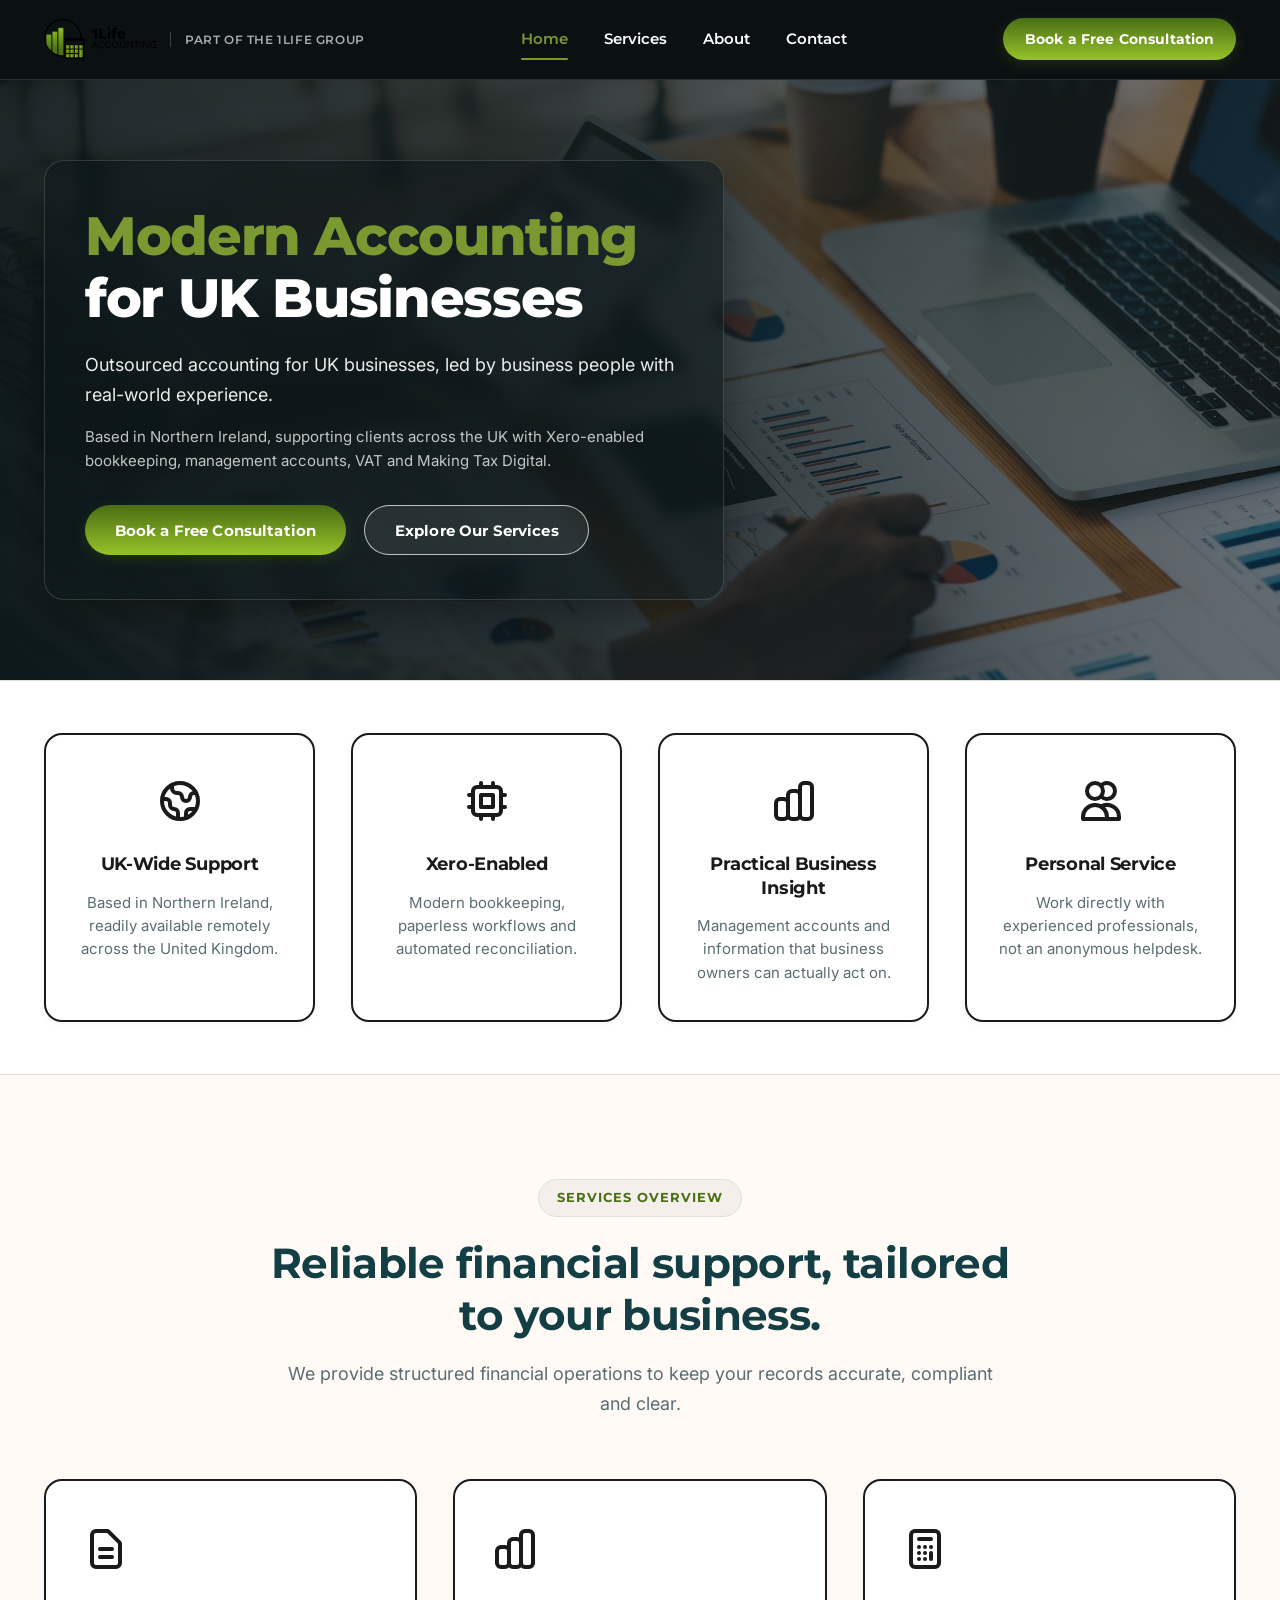
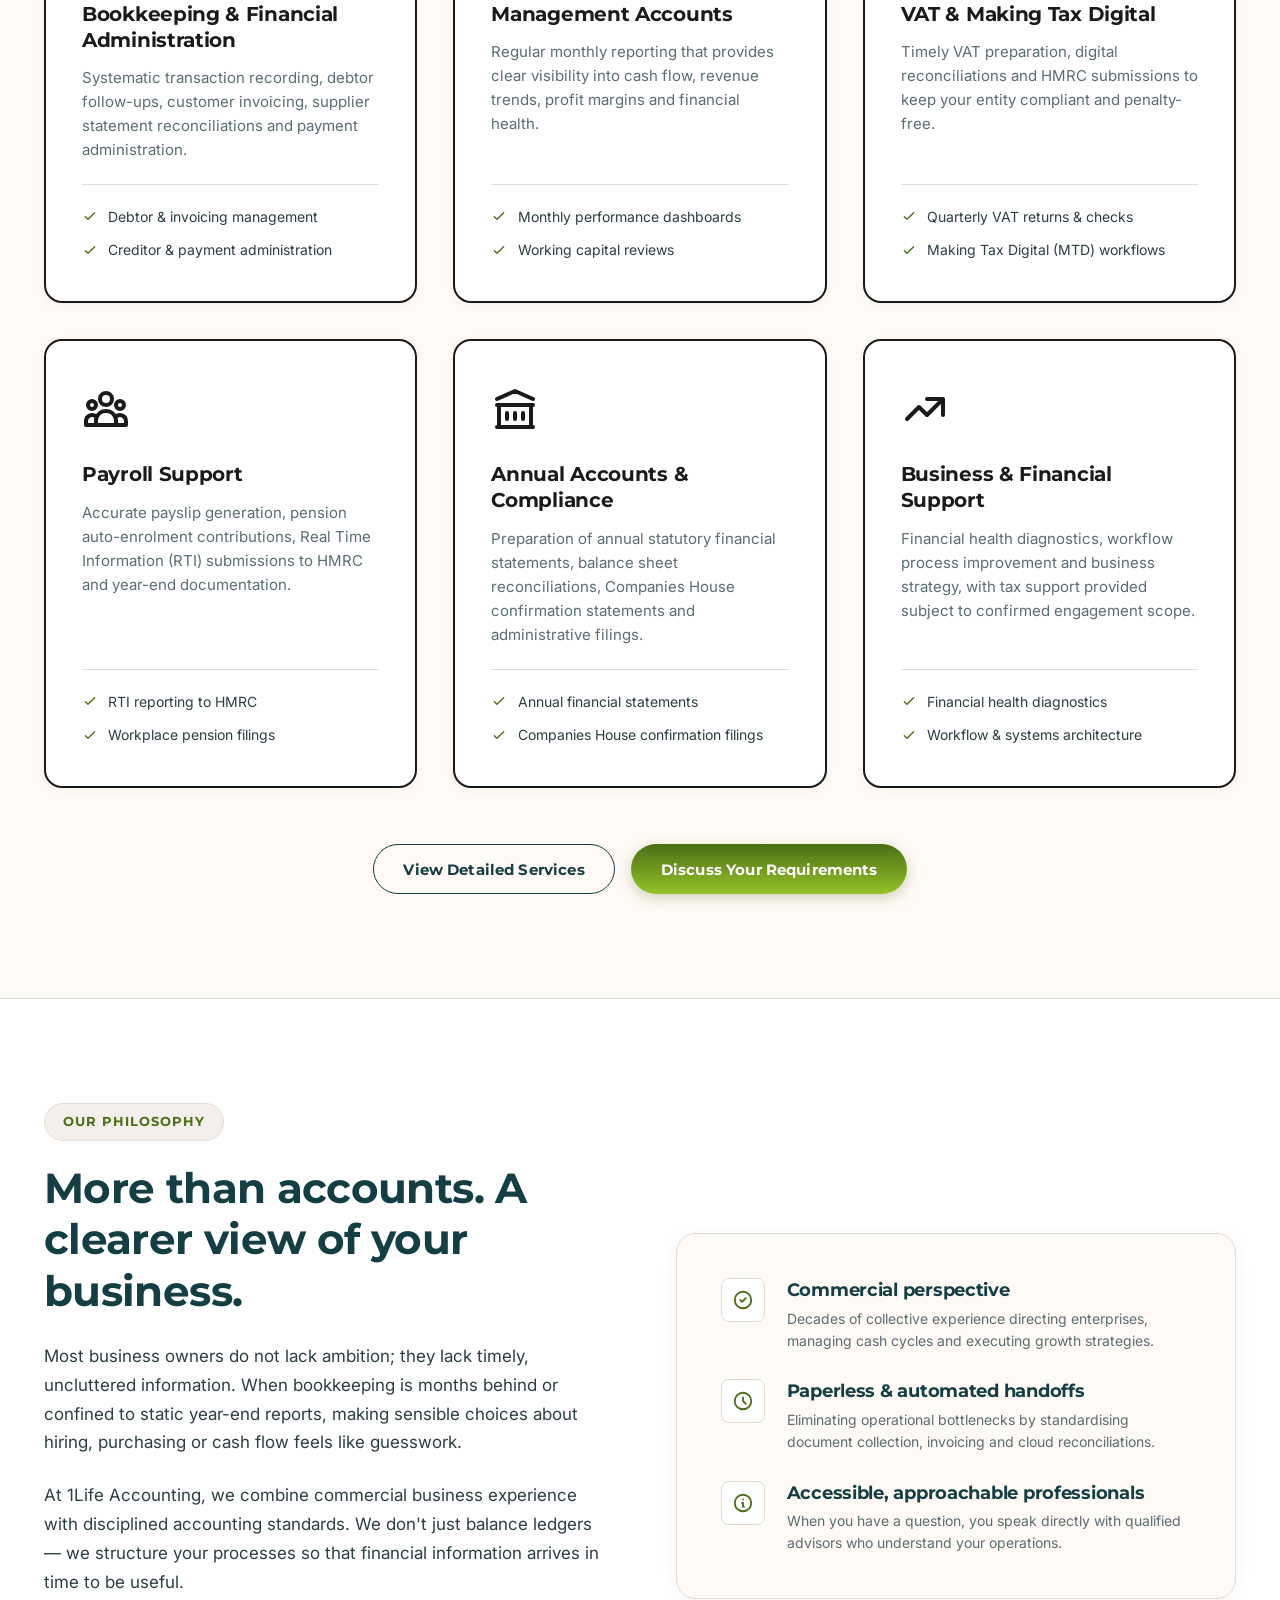
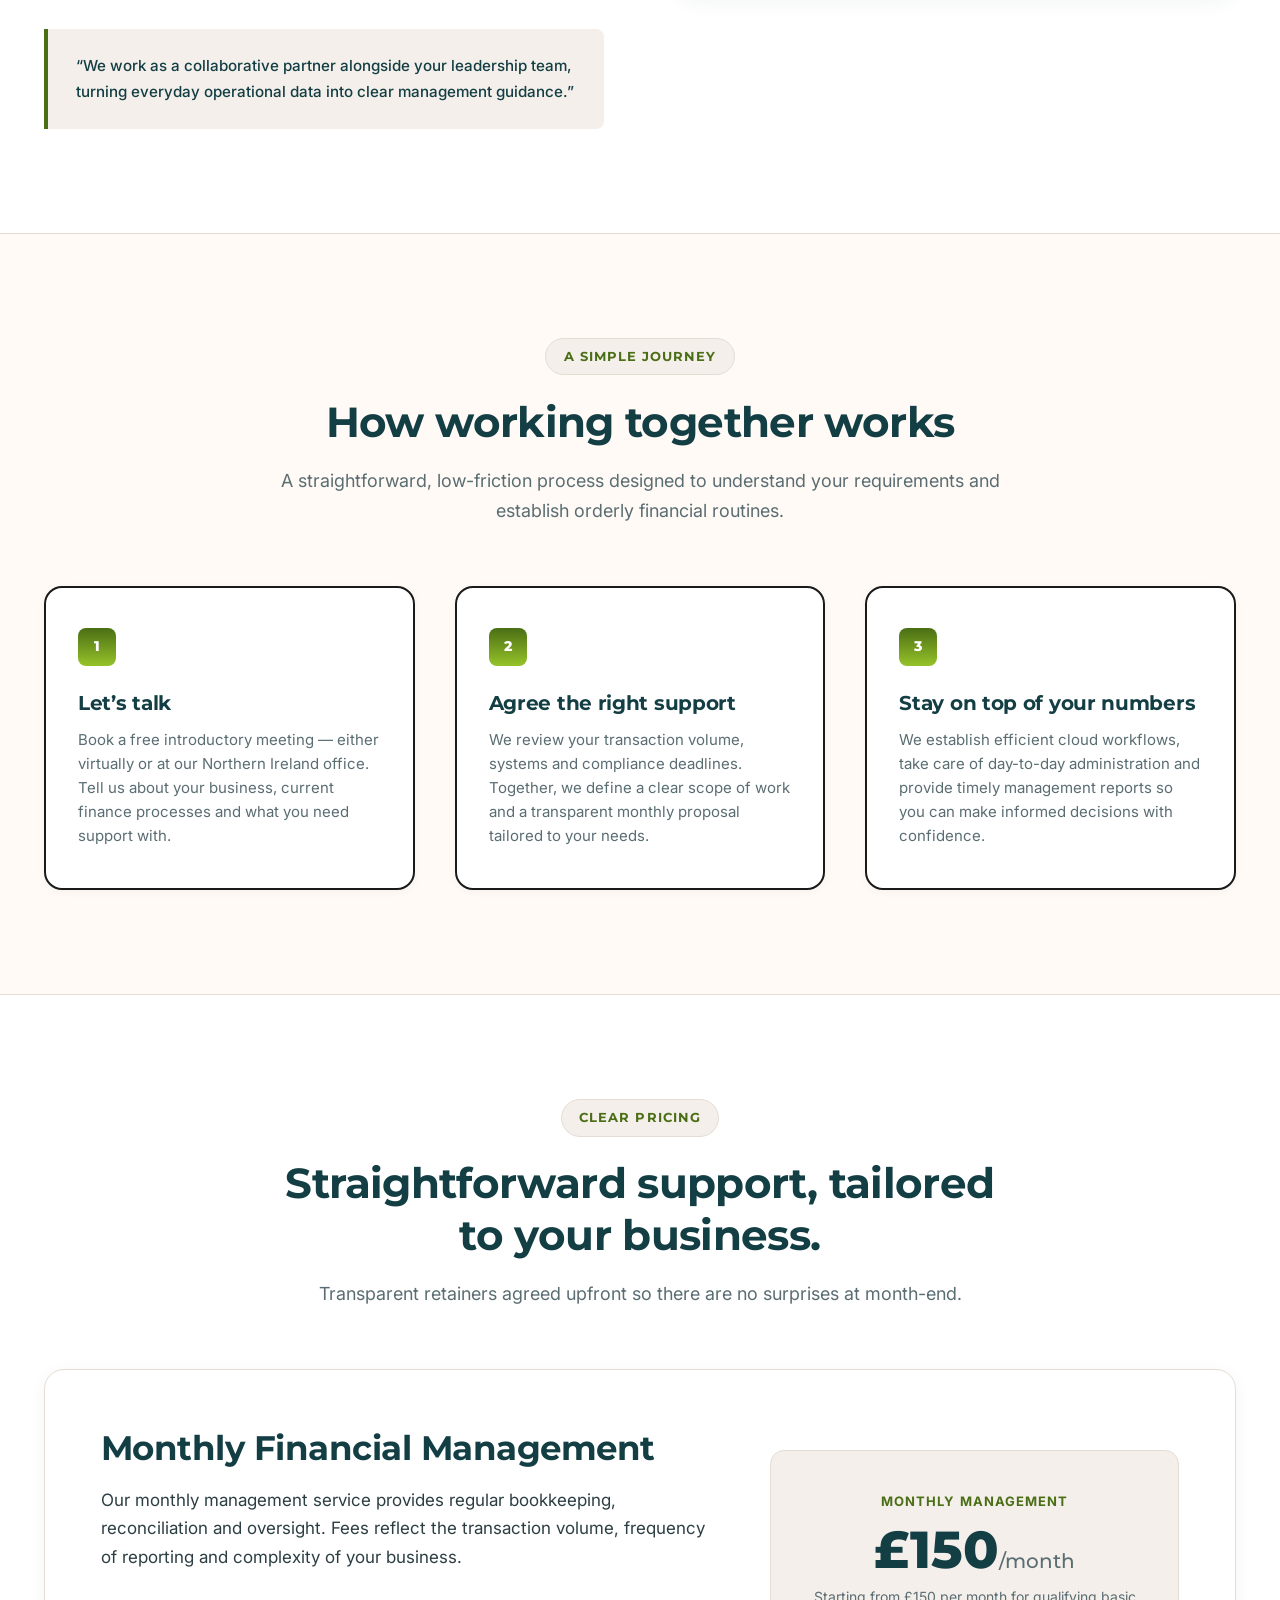
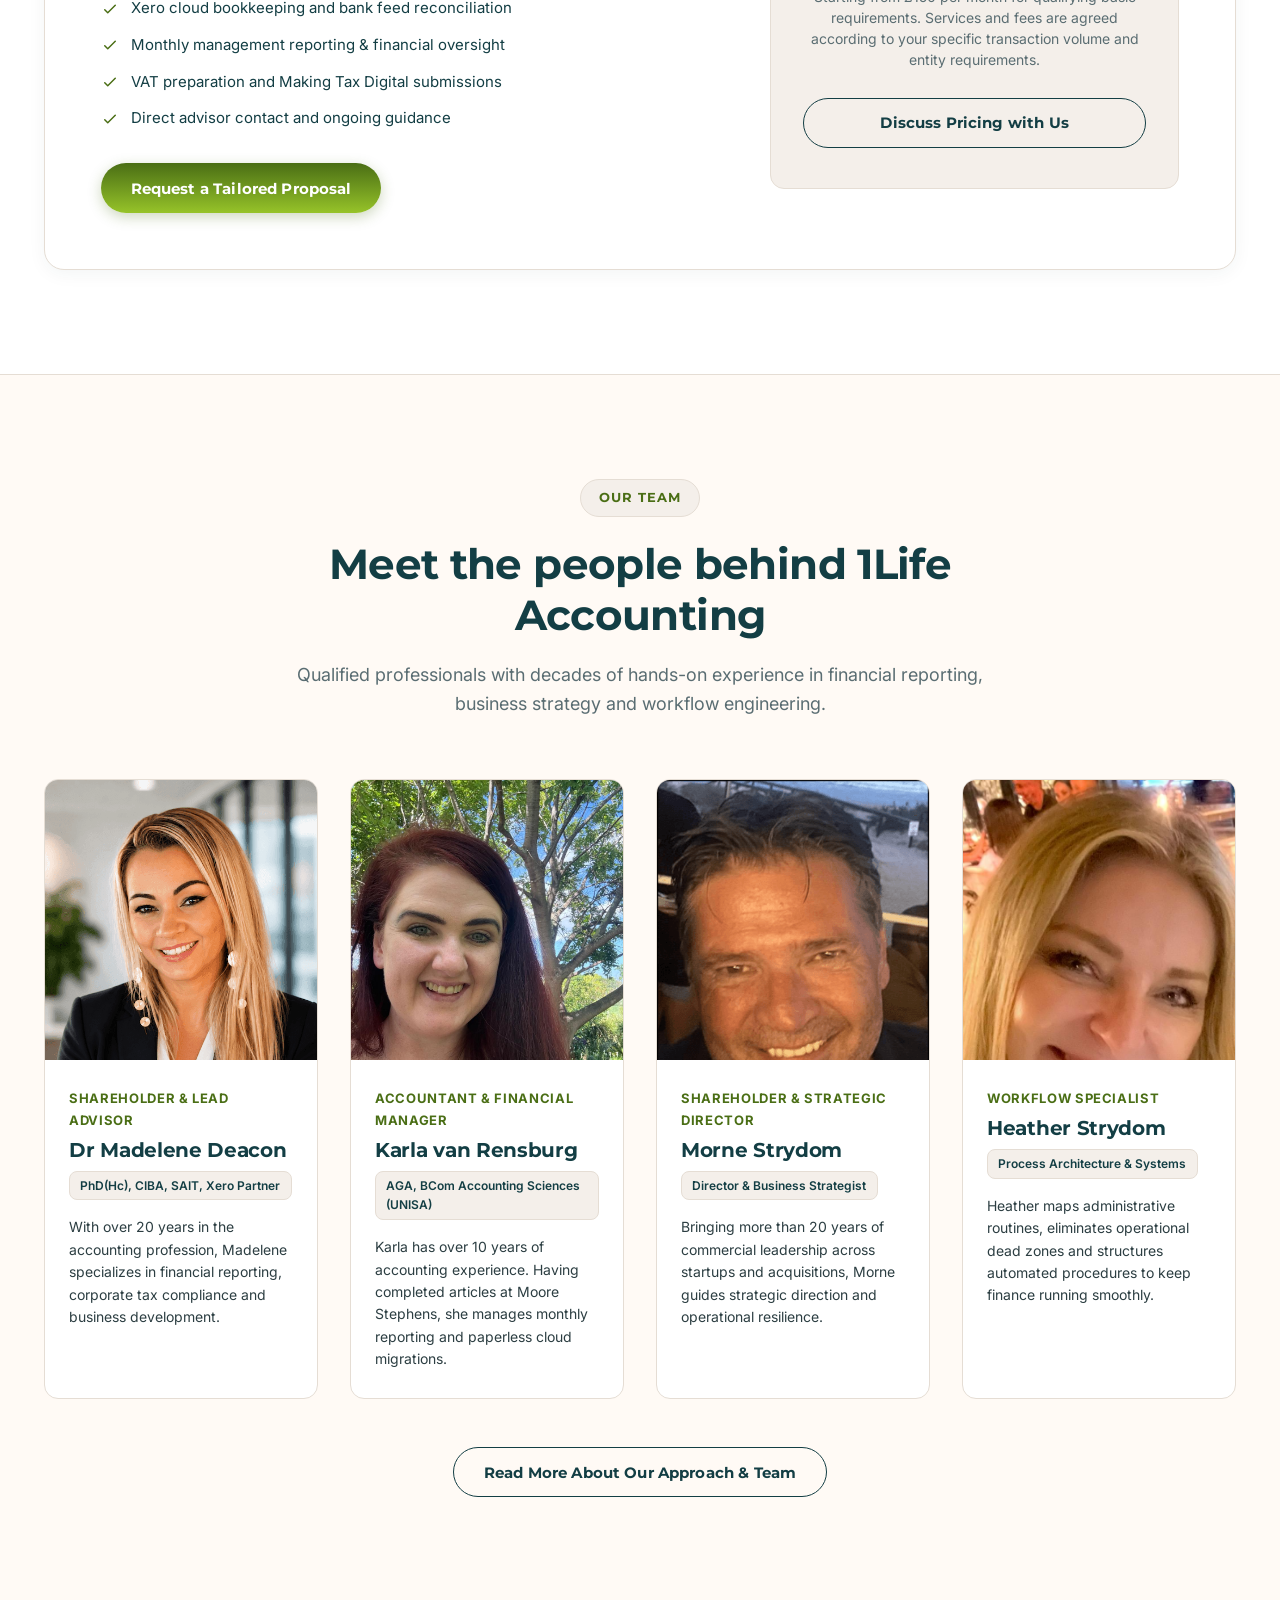
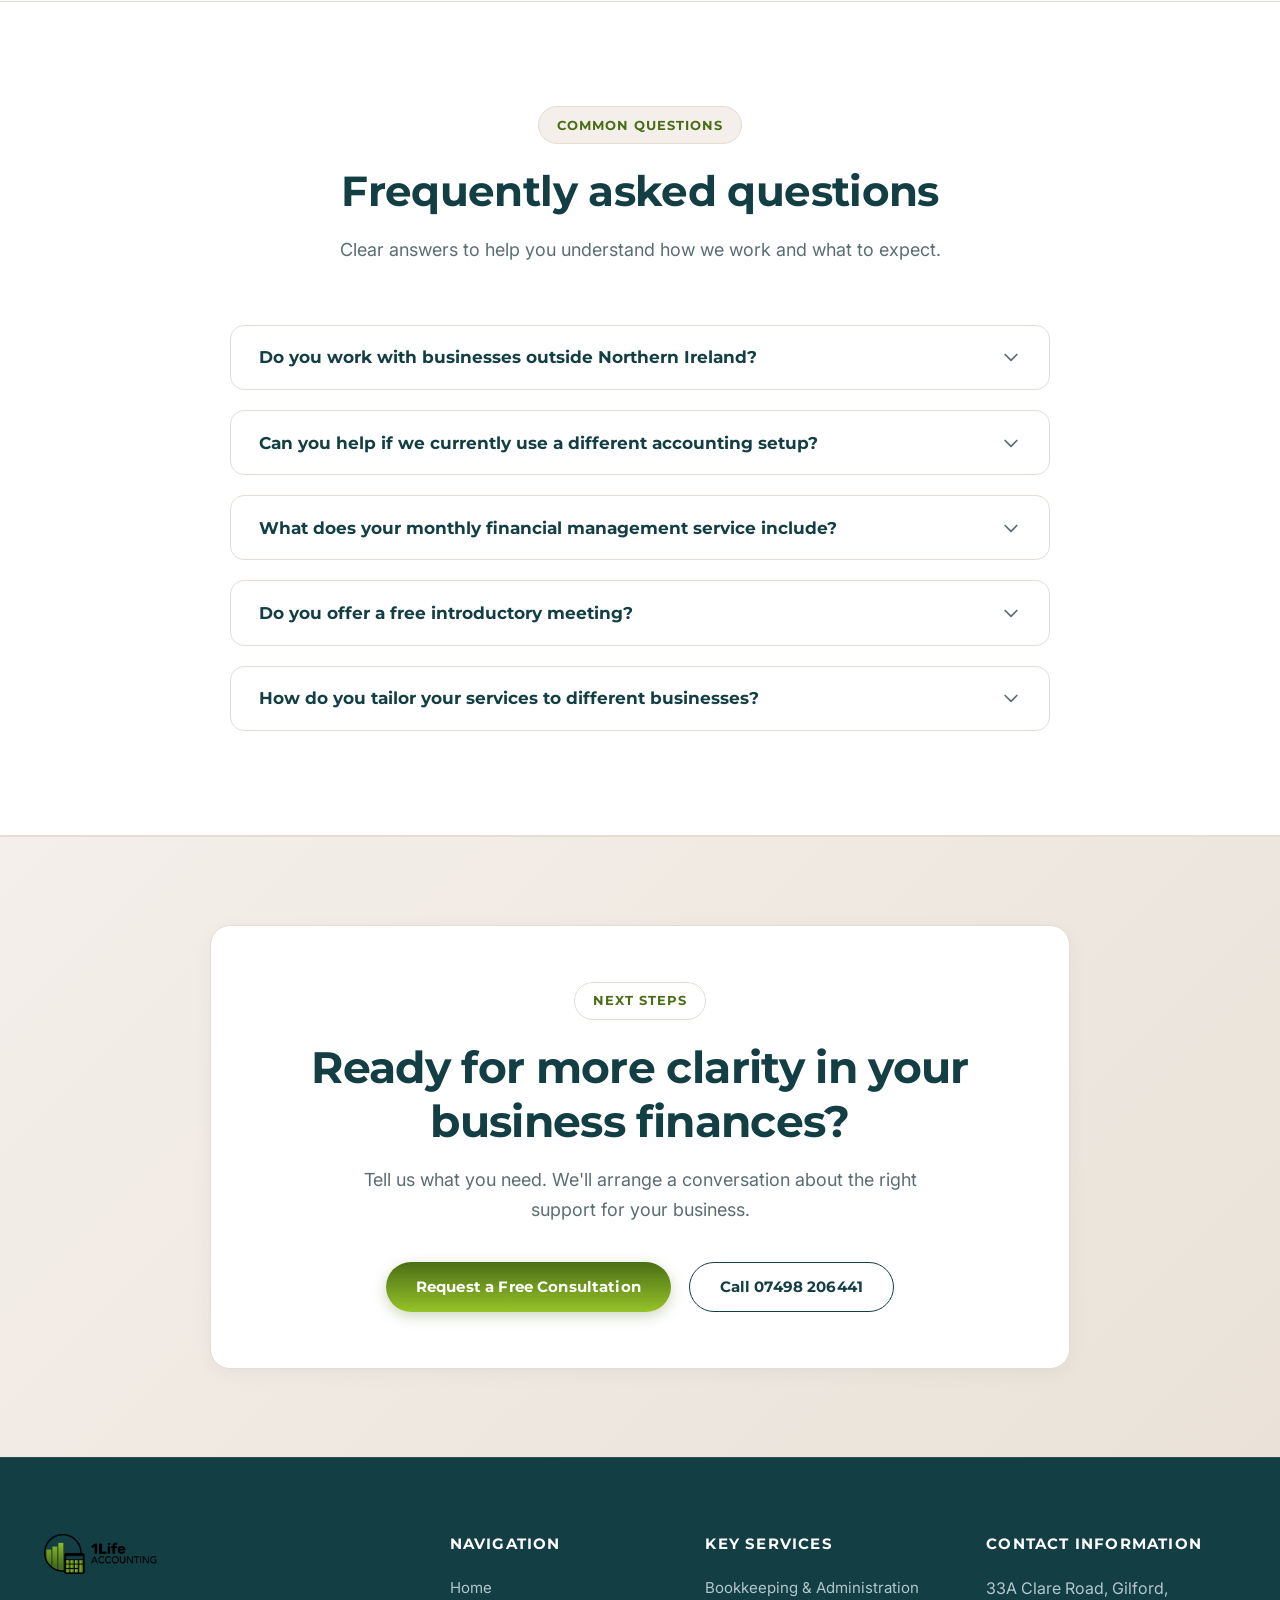
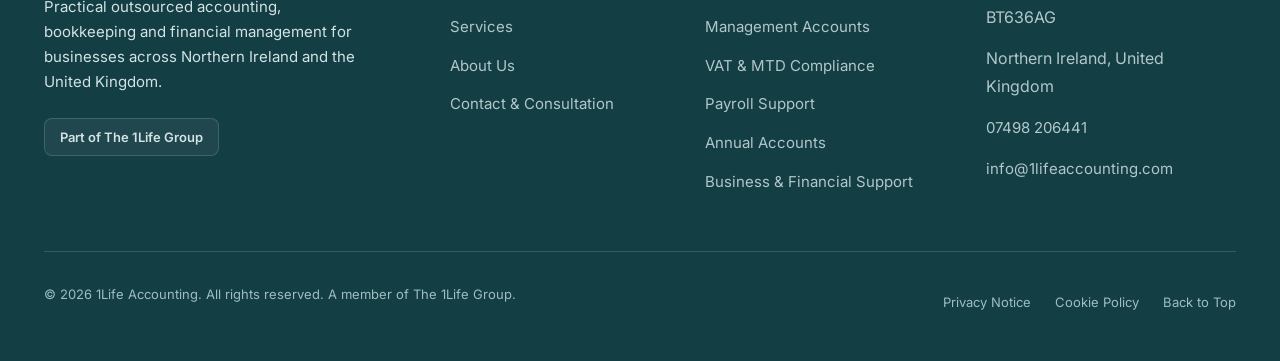
==== index.html @ 95d74b1c "Align brand styling, team portraits and hero with 1Life Group - Route all site emails to info@1lifea" ====
<!DOCTYPE html>
<html lang="en-GB">
<head>
  <meta charset="UTF-8">
  <meta name="viewport" content="width=device-width, initial-scale=1.0">
  <title>1Life Accounting | Accounting That Makes Business Clearer</title>
  <meta name="description" content="Practical outsourced accounting, bookkeeping, and financial management for UK businesses. Combining experienced professionals with Xero-enabled processes. Based in Northern Ireland, supporting businesses across the UK.">
  <link rel="canonical" href="https://1lifeaccounting.com/">

  <!-- Open Graph / Meta -->
  <meta property="og:type" content="website">
  <meta property="og:url" content="https://1lifeaccounting.com/">
  <meta property="og:title" content="1Life Accounting | Accounting That Makes Business Clearer">
  <meta property="og:description" content="Practical outsourced accounting, bookkeeping, and financial management for UK businesses. Based in Northern Ireland, supporting businesses across the UK.">
  <meta property="og:image" content="https://1lifeaccounting.com/assets/images/logo.png">

  <!-- Typography: Montserrat (Headings) & Inter (Body) -->
  <link rel="preconnect" href="https://fonts.googleapis.com">
  <link rel="preconnect" href="https://fonts.gstatic.com" crossorigin>
  <link href="https://fonts.googleapis.com/css2?family=Inter:wght@400;500;600;700&family=Montserrat:wght@600;700;800&display=swap" rel="stylesheet">

  <link rel="stylesheet" href="css/style.css">

  <!-- Favicon Suite -->
  <link rel="icon" type="image/x-icon" href="assets/images/favicon.ico">
  <link rel="icon" type="image/png" sizes="32x32" href="assets/images/favicon-32x32.png">
  <link rel="icon" type="image/png" sizes="16x16" href="assets/images/favicon-16x16.png">
  <link rel="apple-touch-icon" sizes="180x180" href="assets/images/apple-touch-icon.png">
  <link rel="manifest" href="site.webmanifest">
  <meta name="theme-color" content="#172B32">

  <!-- Structured Data: Organization & AccountingService -->
  <script type="application/ld+json">
  {
    "@context": "https://schema.org",
    "@type": "AccountingService",
    "name": "1Life Accounting",
    "url": "https://1lifeaccounting.com",
    "logo": "https://1lifeaccounting.com/assets/images/logo.png",
    "description": "Practical outsourced accounting, bookkeeping, VAT, payroll, and management accounts for UK businesses.",
    "telephone": "+447498206441",
    "email": "info@1lifeaccounting.com",
    "address": {
      "@type": "PostalAddress",
      "streetAddress": "33A Clare Road",
      "addressLocality": "Gilford",
      "postalCode": "BT636AG",
      "addressCountry": "GB"
    },
    "parentOrganization": {
      "@type": "Organization",
      "name": "The 1Life Group",
      "url": "https://www.the1lifegroup.com"
    }
  }
  </script>
</head>
<body>

  <!-- ==========================================================================
       5.1 Header
       ========================================================================== -->
  <header class="site-header">
    <div class="container nav-container">
      <a href="./" class="brand-link" aria-label="1Life Accounting - Home">
        <img src="assets/images/logo.png" alt="1Life Accounting Logo" class="brand-logo-img">
        <span class="brand-relationship">Part of The 1Life Group</span>
      </a>

      <nav class="nav-menu" id="primary-nav" aria-label="Main Navigation">
        <a href="./" class="nav-link active">Home</a>
        <a href="services/" class="nav-link">Services</a>
        <a href="about/" class="nav-link">About</a>
        <a href="contact/" class="nav-link">Contact</a>
      </nav>

      <div class="nav-actions">
        <a href="contact/" class="btn btn-primary btn-sm cta-track" data-cta="header-book">Book a Free Consultation</a>
        <button class="menu-toggle" id="menu-toggle" aria-label="Toggle navigation menu" aria-expanded="false" aria-controls="primary-nav">
          <svg fill="none" stroke="currentColor" viewBox="0 0 24 24" aria-hidden="true">
            <path stroke-linecap="round" stroke-linejoin="round" stroke-width="2" d="M4 6h16M4 12h16M4 18h16" />
          </svg>
        </button>
      </div>
    </div>
  </header>

  <main id="main-content">
    <!-- ==========================================================================
         5.2 Hero - Full-Width Photographic Hero
         ========================================================================== -->
    <section class="hero-section hero-fullwidth" aria-labelledby="hero-heading">
      <div class="container">
        <div class="hero-overlay-card">
          <h1 id="hero-heading" class="hero-headline">
            <span class="headline-green">Modern Accounting</span>
            <span class="headline-white">for UK Businesses</span>
          </h1>
          <p class="hero-desc">
            Outsourced accounting for UK businesses, led by business people with real-world experience.
          </p>
          <p class="hero-subdesc">
            Based in Northern Ireland, supporting clients across the UK with Xero-enabled bookkeeping, management accounts, VAT and Making Tax Digital.
          </p>
          <div class="hero-actions">
            <a href="contact/" class="btn btn-primary cta-track" data-cta="hero-book">Book a Free Consultation</a>
            <a href="services/" class="btn btn-outline">Explore Our Services</a>
          </div>
        </div>
      </div>
    </section>

    <!-- ==========================================================================
         5.3 Trust and Positioning Strip
         ========================================================================== -->
    <section class="trust-strip" aria-label="Key Positioning Pillars">
      <div class="container">
        <div class="trust-grid">
          <div class="trust-pillar">
            <div class="pillar-icon">
              <svg fill="none" stroke="currentColor" viewBox="0 0 24 24" aria-hidden="true">
                <path stroke-linecap="round" stroke-linejoin="round" stroke-width="2" d="M3.055 11H5a2 2 0 012 2v1a2 2 0 002 2 2 2 0 012 2v2.945M8 3.935V5.5A2.5 2.5 0 0010.5 8h.5a2 2 0 012 2 2 2 0 104 0 2 2 0 012-2h1.064M15 20.488V18a2 2 0 012-2h3.064M21 12a9 9 0 11-18 0 9 9 0 0118 0z" />
              </svg>
            </div>
            <h3>UK-Wide Support</h3>
            <p>Based in Northern Ireland, readily available remotely across the United Kingdom.</p>
          </div>

          <div class="trust-pillar">
            <div class="pillar-icon">
              <svg fill="none" stroke="currentColor" viewBox="0 0 24 24" aria-hidden="true">
                <path stroke-linecap="round" stroke-linejoin="round" stroke-width="2" d="M9 3v2m6-2v2M9 19v2m6-2v2M5 9H3m2 6H3m18-6h-2m2 6h-2M7 19h10a2 2 0 002-2V7a2 2 0 00-2-2H7a2 2 0 00-2 2v10a2 2 0 002 2zM9 9h6v6H9V9z" />
              </svg>
            </div>
            <h3>Xero-Enabled</h3>
            <p>Modern bookkeeping, paperless workflows and automated reconciliation.</p>
          </div>

          <div class="trust-pillar">
            <div class="pillar-icon">
              <svg fill="none" stroke="currentColor" viewBox="0 0 24 24" aria-hidden="true">
                <path stroke-linecap="round" stroke-linejoin="round" stroke-width="2" d="M9 19v-6a2 2 0 00-2-2H5a2 2 0 00-2 2v6a2 2 0 002 2h2a2 2 0 002-2zm0 0V9a2 2 0 012-2h2a2 2 0 012 2v10m-6 0a2 2 0 002 2h2a2 2 0 002-2m0 0V5a2 2 0 012-2h2a2 2 0 012 2v14a2 2 0 01-2 2h-2a2 2 0 01-2-2z" />
              </svg>
            </div>
            <h3>Practical Business Insight</h3>
            <p>Management accounts and information that business owners can actually act on.</p>
          </div>

          <div class="trust-pillar">
            <div class="pillar-icon">
              <svg fill="none" stroke="currentColor" viewBox="0 0 24 24" aria-hidden="true">
                <path stroke-linecap="round" stroke-linejoin="round" stroke-width="2" d="M12 4.354a4 4 0 110 5.292M15 21H3v-1a6 6 0 0112 0v1zm0 0h6v-1a6 6 0 00-9-5.197M13 7a4 4 0 11-8 0 4 4 0 018 0z" />
              </svg>
            </div>
            <h3>Personal Service</h3>
            <p>Work directly with experienced professionals, not an anonymous helpdesk.</p>
          </div>
        </div>
      </div>
    </section>

    <!-- ==========================================================================
         5.4 Services Overview (6 Verified Categories)
         ========================================================================== -->
    <section class="section" id="services" aria-labelledby="services-heading">
      <div class="container">
        <div class="section-header">
          <div class="eyebrow">Services Overview</div>
          <h2 id="services-heading" class="section-title">Reliable financial support, tailored to your business.</h2>
          <p class="section-subtitle">
            We provide structured financial operations to keep your records accurate, compliant and clear.
          </p>
        </div>

        <div class="services-grid-six">
          <!-- 1. Bookkeeping & Financial Administration -->
          <div class="service-box">
            <div class="service-icon-wrap">
              <svg fill="none" stroke="currentColor" viewBox="0 0 24 24" aria-hidden="true"><path stroke-linecap="round" stroke-linejoin="round" stroke-width="2" d="M9 12h6m-6 4h6m2 5H7a2 2 0 01-2-2V5a2 2 0 012-2h5.586a1 1 0 01.707.293l5.414 5.414a1 1 0 01.293.707V19a2 2 0 01-2 2z" /></svg>
            </div>
            <h3>Bookkeeping & Financial Administration</h3>
            <p>Systematic transaction recording, debtor follow-ups, customer invoicing, supplier statement reconciliations and payment administration.</p>
            <ul class="service-box-features">
              <li><svg fill="none" stroke="currentColor" viewBox="0 0 24 24"><path stroke-linecap="round" stroke-linejoin="round" stroke-width="2" d="M5 13l4 4L19 7" /></svg><span>Debtor & invoicing management</span></li>
              <li><svg fill="none" stroke="currentColor" viewBox="0 0 24 24"><path stroke-linecap="round" stroke-linejoin="round" stroke-width="2" d="M5 13l4 4L19 7" /></svg><span>Creditor & payment administration</span></li>
            </ul>
          </div>

          <!-- 2. Management Accounts -->
          <div class="service-box">
            <div class="service-icon-wrap">
              <svg fill="none" stroke="currentColor" viewBox="0 0 24 24" aria-hidden="true"><path stroke-linecap="round" stroke-linejoin="round" stroke-width="2" d="M9 19v-6a2 2 0 00-2-2H5a2 2 0 00-2 2v6a2 2 0 002 2h2a2 2 0 002-2zm0 0V9a2 2 0 012-2h2a2 2 0 012 2v10m-6 0a2 2 0 002 2h2a2 2 0 002-2m0 0V5a2 2 0 012-2h2a2 2 0 012 2v14a2 2 0 01-2 2h-2a2 2 0 01-2-2z" /></svg>
            </div>
            <h3>Management Accounts</h3>
            <p>Regular monthly reporting that provides clear visibility into cash flow, revenue trends, profit margins and financial health.</p>
            <ul class="service-box-features">
              <li><svg fill="none" stroke="currentColor" viewBox="0 0 24 24"><path stroke-linecap="round" stroke-linejoin="round" stroke-width="2" d="M5 13l4 4L19 7" /></svg><span>Monthly performance dashboards</span></li>
              <li><svg fill="none" stroke="currentColor" viewBox="0 0 24 24"><path stroke-linecap="round" stroke-linejoin="round" stroke-width="2" d="M5 13l4 4L19 7" /></svg><span>Working capital reviews</span></li>
            </ul>
          </div>

          <!-- 3. VAT & Making Tax Digital -->
          <div class="service-box">
            <div class="service-icon-wrap">
              <svg fill="none" stroke="currentColor" viewBox="0 0 24 24" aria-hidden="true"><path stroke-linecap="round" stroke-linejoin="round" stroke-width="2" d="M9 7h6m0 10v-3m-3 3h.01M9 17h.01M9 14h.01M12 14h.01M15 11h.01M12 11h.01M9 11h.01M7 21h10a2 2 0 002-2V5a2 2 0 00-2-2H7a2 2 0 00-2 2v14a2 2 0 002 2z" /></svg>
            </div>
            <h3>VAT & Making Tax Digital</h3>
            <p>Timely VAT preparation, digital reconciliations and HMRC submissions to keep your entity compliant and penalty-free.</p>
            <ul class="service-box-features">
              <li><svg fill="none" stroke="currentColor" viewBox="0 0 24 24"><path stroke-linecap="round" stroke-linejoin="round" stroke-width="2" d="M5 13l4 4L19 7" /></svg><span>Quarterly VAT returns & checks</span></li>
              <li><svg fill="none" stroke="currentColor" viewBox="0 0 24 24"><path stroke-linecap="round" stroke-linejoin="round" stroke-width="2" d="M5 13l4 4L19 7" /></svg><span>Making Tax Digital (MTD) workflows</span></li>
            </ul>
          </div>

          <!-- 4. Payroll Support -->
          <div class="service-box">
            <div class="service-icon-wrap">
              <svg fill="none" stroke="currentColor" viewBox="0 0 24 24" aria-hidden="true"><path stroke-linecap="round" stroke-linejoin="round" stroke-width="2" d="M17 20h5v-2a3 3 0 00-5.356-1.857M17 20H7m10 0v-2c0-.656-.126-1.283-.356-1.857M7 20H2v-2a3 3 0 015.356-1.857M7 20v-2c0-.656.126-1.283.356-1.857m0 0a5.002 5.002 0 019.288 0M15 7a3 3 0 11-6 0 3 3 0 016 0zm6 3a2 2 0 11-4 0 2 2 0 014 0zM7 10a2 2 0 11-4 0 2 2 0 014 0z" /></svg>
            </div>
            <h3>Payroll Support</h3>
            <p>Accurate payslip generation, pension auto-enrolment contributions, Real Time Information (RTI) submissions to HMRC and year-end documentation.</p>
            <ul class="service-box-features">
              <li><svg fill="none" stroke="currentColor" viewBox="0 0 24 24"><path stroke-linecap="round" stroke-linejoin="round" stroke-width="2" d="M5 13l4 4L19 7" /></svg><span>RTI reporting to HMRC</span></li>
              <li><svg fill="none" stroke="currentColor" viewBox="0 0 24 24"><path stroke-linecap="round" stroke-linejoin="round" stroke-width="2" d="M5 13l4 4L19 7" /></svg><span>Workplace pension filings</span></li>
            </ul>
          </div>

          <!-- 5. Annual Accounts & Compliance -->
          <div class="service-box">
            <div class="service-icon-wrap">
              <svg fill="none" stroke="currentColor" viewBox="0 0 24 24" aria-hidden="true"><path stroke-linecap="round" stroke-linejoin="round" stroke-width="2" d="M8 14v3m4-3v3m4-3v3M3 21h18M3 10h18M3 7l9-4 9 4M4 10h16v11H4V10z" /></svg>
            </div>
            <h3>Annual Accounts & Compliance</h3>
            <p>Preparation of annual statutory financial statements, balance sheet reconciliations, Companies House confirmation statements and administrative filings.</p>
            <ul class="service-box-features">
              <li><svg fill="none" stroke="currentColor" viewBox="0 0 24 24"><path stroke-linecap="round" stroke-linejoin="round" stroke-width="2" d="M5 13l4 4L19 7" /></svg><span>Annual financial statements</span></li>
              <li><svg fill="none" stroke="currentColor" viewBox="0 0 24 24"><path stroke-linecap="round" stroke-linejoin="round" stroke-width="2" d="M5 13l4 4L19 7" /></svg><span>Companies House confirmation filings</span></li>
            </ul>
          </div>

          <!-- 6. Business & Financial Support -->
          <div class="service-box">
            <div class="service-icon-wrap">
              <svg fill="none" stroke="currentColor" viewBox="0 0 24 24" aria-hidden="true"><path stroke-linecap="round" stroke-linejoin="round" stroke-width="2" d="M13 7h8m0 0v8m0-8l-8 8-4-4-6 6" /></svg>
            </div>
            <h3>Business & Financial Support</h3>
            <p>Financial health diagnostics, workflow process improvement and business strategy, with tax support provided subject to confirmed engagement scope.</p>
            <ul class="service-box-features">
              <li><svg fill="none" stroke="currentColor" viewBox="0 0 24 24"><path stroke-linecap="round" stroke-linejoin="round" stroke-width="2" d="M5 13l4 4L19 7" /></svg><span>Financial health diagnostics</span></li>
              <li><svg fill="none" stroke="currentColor" viewBox="0 0 24 24"><path stroke-linecap="round" stroke-linejoin="round" stroke-width="2" d="M5 13l4 4L19 7" /></svg><span>Workflow & systems architecture</span></li>
            </ul>
          </div>
        </div>

        <div class="section-cta-wrap">
          <a href="services/" class="btn btn-outline" style="margin-right: 0.75rem;">View Detailed Services</a>
          <a href="contact/" class="btn btn-primary cta-track" data-cta="services-discuss">Discuss Your Requirements</a>
        </div>
      </div>
    </section>

    <!-- ==========================================================================
         5.5 A Practical, Human Difference (Editorial Two-Column)
         ========================================================================== -->
    <section class="editorial-section" aria-labelledby="editorial-heading">
      <div class="container editorial-grid">
        <div class="editorial-content">
          <div class="eyebrow">Our Philosophy</div>
          <h2 id="editorial-heading">More than accounts. A clearer view of your business.</h2>
          <p>
            Most business owners do not lack ambition; they lack timely, uncluttered information. When bookkeeping is months behind or confined to static year-end reports, making sensible choices about hiring, purchasing or cash flow feels like guesswork.
          </p>
          <p>
            At 1Life Accounting, we combine commercial business experience with disciplined accounting standards. We don't just balance ledgers — we structure your processes so that financial information arrives in time to be useful.
          </p>
          <div class="editorial-callout">
            <p>“We work as a collaborative partner alongside your leadership team, turning everyday operational data into clear management guidance.”</p>
          </div>
        </div>

        <div class="editorial-visual">
          <div class="editorial-visual-list">
            <div class="editorial-item">
              <div class="editorial-item-icon">
                <svg fill="none" stroke="currentColor" viewBox="0 0 24 24" aria-hidden="true"><path stroke-linecap="round" stroke-linejoin="round" stroke-width="2" d="M9 12l2 2 4-4m6 2a9 9 0 11-18 0 9 9 0 0118 0z" /></svg>
              </div>
              <div class="editorial-item-text">
                <h4>Commercial perspective</h4>
                <p>Decades of collective experience directing enterprises, managing cash cycles and executing growth strategies.</p>
              </div>
            </div>

            <div class="editorial-item">
              <div class="editorial-item-icon">
                <svg fill="none" stroke="currentColor" viewBox="0 0 24 24" aria-hidden="true"><path stroke-linecap="round" stroke-linejoin="round" stroke-width="2" d="M12 8v4l3 3m6-3a9 9 0 11-18 0 9 9 0 0118 0z" /></svg>
              </div>
              <div class="editorial-item-text">
                <h4>Paperless & automated handoffs</h4>
                <p>Eliminating operational bottlenecks by standardising document collection, invoicing and cloud reconciliations.</p>
              </div>
            </div>

            <div class="editorial-item">
              <div class="editorial-item-icon">
                <svg fill="none" stroke="currentColor" viewBox="0 0 24 24" aria-hidden="true"><path stroke-linecap="round" stroke-linejoin="round" stroke-width="2" d="M13 16h-1v-4h-1m1-4h.01M21 12a9 9 0 11-18 0 9 9 0 0118 0z" /></svg>
              </div>
              <div class="editorial-item-text">
                <h4>Accessible, approachable professionals</h4>
                <p>When you have a question, you speak directly with qualified advisors who understand your operations.</p>
              </div>
            </div>
          </div>
        </div>
      </div>
    </section>

    <!-- ==========================================================================
         5.6 How Working Together Works
         ========================================================================== -->
    <section class="section" aria-labelledby="process-heading">
      <div class="container">
        <div class="section-header">
          <div class="eyebrow">A Simple Journey</div>
          <h2 id="process-heading" class="section-title">How working together works</h2>
          <p class="section-subtitle">
            A straightforward, low-friction process designed to understand your requirements and establish orderly financial routines.
          </p>
        </div>

        <div class="process-steps-grid">
          <div class="step-card">
            <div class="step-badge">1</div>
            <h3>Let’s talk</h3>
            <p>Book a free introductory meeting — either virtually or at our Northern Ireland office. Tell us about your business, current finance processes and what you need support with.</p>
          </div>

          <div class="step-card">
            <div class="step-badge">2</div>
            <h3>Agree the right support</h3>
            <p>We review your transaction volume, systems and compliance deadlines. Together, we define a clear scope of work and a transparent monthly proposal tailored to your needs.</p>
          </div>

          <div class="step-card">
            <div class="step-badge">3</div>
            <h3>Stay on top of your numbers</h3>
            <p>We establish efficient cloud workflows, take care of day-to-day administration and provide timely management reports so you can make informed decisions with confidence.</p>
          </div>
        </div>
      </div>
    </section>

    <!-- ==========================================================================
         5.7 Transparent Pricing Introduction
         ========================================================================== -->
    <section class="section section-alt" id="pricing" aria-labelledby="pricing-heading">
      <div class="container">
        <div class="section-header">
          <div class="eyebrow">Clear Pricing</div>
          <h2 id="pricing-heading" class="section-title">Straightforward support, tailored to your business.</h2>
          <p class="section-subtitle">
            Transparent retainers agreed upfront so there are no surprises at month-end.
          </p>
        </div>

        <div class="pricing-panel">
          <div class="pricing-panel-content">
            <h3>Monthly Financial Management</h3>
            <p>
              Our monthly management service provides regular bookkeeping, reconciliation and oversight. Fees reflect the transaction volume, frequency of reporting and complexity of your business.
            </p>
            <ul class="pricing-scope-points">
              <li><svg fill="none" stroke="currentColor" viewBox="0 0 24 24"><path stroke-linecap="round" stroke-linejoin="round" stroke-width="2" d="M5 13l4 4L19 7" /></svg><span>Xero cloud bookkeeping and bank feed reconciliation</span></li>
              <li><svg fill="none" stroke="currentColor" viewBox="0 0 24 24"><path stroke-linecap="round" stroke-linejoin="round" stroke-width="2" d="M5 13l4 4L19 7" /></svg><span>Monthly management reporting & financial oversight</span></li>
              <li><svg fill="none" stroke="currentColor" viewBox="0 0 24 24"><path stroke-linecap="round" stroke-linejoin="round" stroke-width="2" d="M5 13l4 4L19 7" /></svg><span>VAT preparation and Making Tax Digital submissions</span></li>
              <li><svg fill="none" stroke="currentColor" viewBox="0 0 24 24"><path stroke-linecap="round" stroke-linejoin="round" stroke-width="2" d="M5 13l4 4L19 7" /></svg><span>Direct advisor contact and ongoing guidance</span></li>
            </ul>
            <a href="contact/" class="btn btn-primary cta-track" data-cta="pricing-proposal">Request a Tailored Proposal</a>
          </div>

          <div class="pricing-quote-box">
            <div class="quote-label">Monthly Management</div>
            <div class="quote-amount">£150<span>/month</span></div>
            <p class="quote-qualifier">
              Starting from £150 per month for qualifying basic requirements. Services and fees are agreed according to your specific transaction volume and entity requirements.
            </p>
            <a href="contact/" class="btn btn-outline" style="width: 100%;">Discuss Pricing with Us</a>
          </div>
        </div>
      </div>
    </section>

    <!-- ==========================================================================
         5.8 Meet the People
         ========================================================================== -->
    <section class="section" id="team" aria-labelledby="team-heading">
      <div class="container">
        <div class="section-header">
          <div class="eyebrow">Our Team</div>
          <h2 id="team-heading" class="section-title">Meet the people behind 1Life Accounting</h2>
          <p class="section-subtitle">
            Qualified professionals with decades of hands-on experience in financial reporting, business strategy and workflow engineering.
          </p>
        </div>

        <div class="team-grid-four">
          <!-- Madelene Deacon -->
          <div class="team-profile-card">
            <div class="team-image-container">
              <img src="assets/images/madelene-deacon.png" alt="Dr Madelene Deacon - Shareholder & Lead Advisor">
            </div>
            <div class="team-card-body">
              <span class="team-member-role">Shareholder & Lead Advisor</span>
              <h3 class="team-member-name">Dr Madelene Deacon</h3>
              <span class="team-member-creds">PhD(Hc), CIBA, SAIT, Xero Partner</span>
              <p class="team-member-bio">
                With over 20 years in the accounting profession, Madelene specializes in financial reporting, corporate tax compliance and business development.
              </p>
            </div>
          </div>

          <!-- Karla van Rensburg -->
          <div class="team-profile-card">
            <div class="team-image-container">
              <img src="assets/images/karla-van-rensburg.jpg" alt="Karla van Rensburg - Accountant & Financial Manager">
            </div>
            <div class="team-card-body">
              <span class="team-member-role">Accountant & Financial Manager</span>
              <h3 class="team-member-name">Karla van Rensburg</h3>
              <span class="team-member-creds">AGA, BCom Accounting Sciences (UNISA)</span>
              <p class="team-member-bio">
                Karla has over 10 years of accounting experience. Having completed articles at Moore Stephens, she manages monthly reporting and paperless cloud migrations.
              </p>
            </div>
          </div>

          <!-- Morne Strydom -->
          <div class="team-profile-card">
            <div class="team-image-container">
              <img src="assets/images/morne-strydom.jpg" alt="Morne Strydom - Shareholder & Strategic Director">
            </div>
            <div class="team-card-body">
              <span class="team-member-role">Shareholder & Strategic Director</span>
              <h3 class="team-member-name">Morne Strydom</h3>
              <span class="team-member-creds">Director & Business Strategist</span>
              <p class="team-member-bio">
                Bringing more than 20 years of commercial leadership across startups and acquisitions, Morne guides strategic direction and operational resilience.
              </p>
            </div>
          </div>

          <!-- Heather Strydom -->
          <div class="team-profile-card">
            <div class="team-image-container">
              <img src="assets/images/heather-strydom.jpg" alt="Heather Strydom - Workflow Specialist">
            </div>
            <div class="team-card-body">
              <span class="team-member-role">Workflow Specialist</span>
              <h3 class="team-member-name">Heather Strydom</h3>
              <span class="team-member-creds">Process Architecture & Systems</span>
              <p class="team-member-bio">
                Heather maps administrative routines, eliminates operational dead zones and structures automated procedures to keep finance running smoothly.
              </p>
            </div>
          </div>
        </div>

        <div class="section-cta-wrap" style="margin-top: 3rem;">
          <a href="about/" class="btn btn-outline">Read More About Our Approach & Team</a>
        </div>
      </div>
    </section>

    <!-- ==========================================================================
         5.9 FAQ Section
         ========================================================================== -->
    <section class="section section-alt" id="faq" aria-labelledby="faq-heading">
      <div class="container">
        <div class="section-header">
          <div class="eyebrow">Common Questions</div>
          <h2 id="faq-heading" class="section-title">Frequently asked questions</h2>
          <p class="section-subtitle">
            Clear answers to help you understand how we work and what to expect.
          </p>
        </div>

        <div class="faq-wrapper">
          <div class="faq-item">
            <button class="faq-trigger" aria-expanded="false">
              <span>Do you work with businesses outside Northern Ireland?</span>
              <svg fill="none" stroke="currentColor" viewBox="0 0 24 24" aria-hidden="true"><path stroke-linecap="round" stroke-linejoin="round" stroke-width="2" d="M19 9l-7 7-7-7" /></svg>
            </button>
            <div class="faq-content">
              <p>Yes. While our physical office is located in Gilford, Northern Ireland, we provide complete cloud-based accounting and bookkeeping services to businesses located anywhere across the United Kingdom via secure remote workflows.</p>
            </div>
          </div>

          <div class="faq-item">
            <button class="faq-trigger" aria-expanded="false">
              <span>Can you help if we currently use a different accounting setup?</span>
              <svg fill="none" stroke="currentColor" viewBox="0 0 24 24" aria-hidden="true"><path stroke-linecap="round" stroke-linejoin="round" stroke-width="2" d="M19 9l-7 7-7-7" /></svg>
            </button>
            <div class="faq-content">
              <p>Yes. We assist clients in transitioning from desktop spreadsheets, legacy accounting packages or alternative systems onto modern cloud platforms such as Xero, ensuring historical balances and master records migrate cleanly.</p>
            </div>
          </div>

          <div class="faq-item">
            <button class="faq-trigger" aria-expanded="false">
              <span>What does your monthly financial management service include?</span>
              <svg fill="none" stroke="currentColor" viewBox="0 0 24 24" aria-hidden="true"><path stroke-linecap="round" stroke-linejoin="round" stroke-width="2" d="M19 9l-7 7-7-7" /></svg>
            </button>
            <div class="faq-content">
              <p>Monthly management typically includes regular transaction reconciliation, debtor and invoicing administration, creditor statement management, VAT preparation, payroll administration and monthly management accounts tailored to your requirements.</p>
            </div>
          </div>

          <div class="faq-item">
            <button class="faq-trigger" aria-expanded="false">
              <span>Do you offer a free introductory meeting?</span>
              <svg fill="none" stroke="currentColor" viewBox="0 0 24 24" aria-hidden="true"><path stroke-linecap="round" stroke-linejoin="round" stroke-width="2" d="M19 9l-7 7-7-7" /></svg>
            </button>
            <div class="faq-content">
              <p>Yes. We offer an exploratory introductory consultation at no cost, either in person at our Northern Ireland office or via a scheduled video conference, to assess your current setup and discuss how we can support your business.</p>
            </div>
          </div>

          <div class="faq-item">
            <button class="faq-trigger" aria-expanded="false">
              <span>How do you tailor your services to different businesses?</span>
              <svg fill="none" stroke="currentColor" viewBox="0 0 24 24" aria-hidden="true"><path stroke-linecap="round" stroke-linejoin="round" stroke-width="2" d="M19 9l-7 7-7-7" /></svg>
            </button>
            <div class="faq-content">
              <p>Every business operates with distinct volumes and internal capabilities. Rather than offering one-size-fits-all packages, we conduct a needs assessment to agree upon the exact split of duties, reporting frequencies and software integrations required.</p>
            </div>
          </div>
        </div>
      </div>
    </section>

    <!-- ==========================================================================
         5.10 Final Conversion Section
         ========================================================================== -->
    <section class="conversion-section" aria-labelledby="conversion-heading">
      <div class="container">
        <div class="conversion-box">
          <div class="eyebrow" style="background-color: var(--color-white);">Next Steps</div>
          <h2 id="conversion-heading">Ready for more clarity in your business finances?</h2>
          <p>Tell us what you need. We'll arrange a conversation about the right support for your business.</p>
          <div class="conversion-box-actions">
            <a href="contact/" class="btn btn-primary cta-track" data-cta="final-request">Request a Free Consultation</a>
            <a href="tel:07498206441" class="btn btn-outline phone-track">Call 07498 206441</a>
          </div>
        </div>
      </div>
    </section>
  </main>

  <!-- ==========================================================================
       5.11 Footer
       ========================================================================== -->
  <footer class="site-footer">
    <div class="container">
      <div class="footer-grid">
        <div class="footer-brand-col">
          <img src="assets/images/logo.png" alt="1Life Accounting Logo">
          <p>
            Practical outsourced accounting, bookkeeping and financial management for businesses across Northern Ireland and the United Kingdom.
          </p>
          <span class="footer-group-badge">Part of The 1Life Group</span>
        </div>

        <div class="footer-col">
          <h4>Navigation</h4>
          <ul class="footer-nav-list">
            <li><a href="./">Home</a></li>
            <li><a href="services/">Services</a></li>
            <li><a href="about/">About Us</a></li>
            <li><a href="contact/">Contact & Consultation</a></li>
          </ul>
        </div>

        <div class="footer-col">
          <h4>Key Services</h4>
          <ul class="footer-nav-list">
            <li><a href="services/#bookkeeping">Bookkeeping & Administration</a></li>
            <li><a href="services/#management-accounts">Management Accounts</a></li>
            <li><a href="services/#vat">VAT & MTD Compliance</a></li>
            <li><a href="services/#payroll">Payroll Support</a></li>
            <li><a href="services/#annual-accounts">Annual Accounts</a></li>
            <li><a href="services/#advisory">Business & Financial Support</a></li>
          </ul>
        </div>

        <div class="footer-col">
          <h4>Contact Information</h4>
          <ul class="footer-nav-list" style="line-height: 1.8;">
            <li>33A Clare Road, Gilford, BT636AG</li>
            <li>Northern Ireland, United Kingdom</li>
            <li><a href="tel:07498206441" class="phone-track">07498 206441</a></li>
            <li><a href="mailto:info@1lifeaccounting.com" class="email-track">info@1lifeaccounting.com</a></li>
          </ul>
        </div>
      </div>

      <div class="footer-bottom-bar">
        <p>&copy; <span id="current-year"></span> 1Life Accounting. All rights reserved. A member of The 1Life Group.</p>
        <div class="footer-bottom-links">
          <a href="privacy/">Privacy Notice</a>
          <a href="cookies/">Cookie Policy</a>
          <a href="#main-content">Back to Top</a>
        </div>
      </div>
    </div>
  </footer>

  <script src="js/main.js"></script>
</body>
</html>
---- css/style.css ----
/* ==========================================================================
   1Life Accounting - Official Design System & Stylesheet
   Aligned with The 1Life Group (the1lifegroup.com) Brand Family
   Visual Adjectives: Professional / Spacious / Elegant / Contemporary
   ========================================================================== */

:root {
  /* Verified Design Tokens from The 1Life Group Brand System */
  --color-deep-teal: #133E44;
  --color-primary-dark: #133E44;
  --color-green-dark: #4A6E15;
  --color-green-mid: #7A9931;
  --color-green-light: #96C329;
  --color-gold: #D49D4C;
  --color-cream: #FFFAF5;
  --color-cream-soft: #F4EFEA;
  --color-surface-white: #FFFFFF;
  --color-ink: #1A2E33;
  --color-text: #2C3E42;
  --color-muted: #5A6D72;
  --color-border: #E5DDD4;
  --color-border-dark: rgba(255, 255, 255, 0.15);
  --color-error: #B91C1C;

  /* Backward Compatibility Aliases */
  --color-primary: #133E44;
  --color-primary-hover: #0E2E33;
  --color-soft: #F4EFEA;
  --color-page: #FFFAF5;
  --color-white: #FFFFFF;

  /* Primary Button Gradient Tokens */
  --btn-grad-start: #4A6E15;
  --btn-grad-end: #96C329;
  --btn-grad-hover-start: #557E18;
  --btn-grad-hover-end: #A3D42C;

  /* Typography */
  --font-heading: 'Montserrat', -apple-system, BlinkMacSystemFont, "Segoe UI", Roboto, Helvetica, Arial, sans-serif;
  --font-body: 'Inter', -apple-system, BlinkMacSystemFont, "Segoe UI", Roboto, Helvetica, Arial, sans-serif;
  --font-editorial: 'Libre Baskerville', Georgia, serif;

  /* Sizing and Radii */
  --radius-sm: 8px;
  --radius-md: 14px;
  --radius-lg: 20px;
  --radius-pill: 30px;
  --radius-full: 9999px;

  /* Shadows (Restrained, elegant, non-SaaS) */
  --shadow-subtle: 0 2px 8px rgba(19, 62, 68, 0.04);
  --shadow-card: 0 4px 18px rgba(19, 62, 68, 0.05);
  --shadow-hover: 0 8px 24px rgba(19, 62, 68, 0.09);
  --shadow-btn: 0 4px 14px rgba(74, 110, 21, 0.28);
  --shadow-btn-hover: 0 6px 18px rgba(74, 110, 21, 0.38);

  /* Transitions */
  --transition-fast: 0.18s cubic-bezier(0.16, 1, 0.3, 1);
  --transition-normal: 0.28s cubic-bezier(0.16, 1, 0.3, 1);

  --container-max: 1240px;
}

/* ==========================================================================
   Reset & Base Elements
   ========================================================================== */

*, *::before, *::after {
  box-sizing: border-box;
  margin: 0;
  padding: 0;
}

html {
  font-family: var(--font-body);
  font-size: 16px;
  line-height: 1.65;
  color: var(--color-text);
  background-color: var(--color-cream);
  scroll-behavior: smooth;
  -webkit-font-smoothing: antialiased;
  -moz-osx-font-smoothing: grayscale;
}

@media (prefers-reduced-motion: reduce) {
  html {
    scroll-behavior: auto;
  }
  *, *::before, *::after {
    animation-duration: 0.01ms !important;
    animation-iteration-count: 1 !important;
    transition-duration: 0.01ms !important;
    scroll-behavior: auto !important;
  }
}

body {
  min-height: 100vh;
  display: flex;
  flex-direction: column;
  background-color: var(--color-cream);
  color: var(--color-text);
}

main {
  flex: 1 0 auto;
}

img {
  max-width: 100%;
  height: auto;
  display: block;
}

a {
  color: var(--color-deep-teal);
  text-decoration: none;
  transition: color var(--transition-fast), border-color var(--transition-fast);
}

a:hover {
  color: var(--color-green-dark);
}

a:focus-visible, button:focus-visible, input:focus-visible, textarea:focus-visible, select:focus-visible {
  outline: 3px solid var(--color-green-dark);
  outline-offset: 2px;
}

ul {
  list-style: none;
}

button, input, textarea, select {
  font-family: inherit;
  font-size: inherit;
  color: inherit;
}

.container {
  width: 100%;
  max-width: var(--container-max);
  margin-left: auto;
  margin-right: auto;
  padding-left: 1.5rem;
  padding-right: 1.5rem;
}

/* ==========================================================================
   Typography Hierarchy
   ========================================================================== */

h1, h2, h3, h4, h5, h6 {
  font-family: var(--font-heading);
  color: var(--color-deep-teal);
  font-weight: 700;
  line-height: 1.25;
  letter-spacing: -0.015em;
}

h1 {
  font-size: clamp(2.5rem, 5vw, 3.85rem);
  font-weight: 800;
  line-height: 1.15;
  letter-spacing: -0.025em;
}

h2 {
  font-size: clamp(1.85rem, 3.5vw, 2.65rem);
  line-height: 1.22;
}

h3 {
  font-size: 1.35rem;
  line-height: 1.3;
}

h4 {
  font-size: 1.125rem;
  line-height: 1.35;
}

p {
  margin-bottom: 1rem;
}

p:last-child {
  margin-bottom: 0;
}

.eyebrow {
  display: inline-flex;
  align-items: center;
  gap: 0.5rem;
  font-family: var(--font-heading);
  font-size: 0.8125rem;
  font-weight: 700;
  text-transform: uppercase;
  letter-spacing: 0.08em;
  color: var(--color-green-dark);
  background: var(--color-cream-soft);
  border: 1px solid var(--color-border);
  padding: 0.45rem 1.1rem;
  border-radius: var(--radius-full);
  margin-bottom: 1.35rem;
}

.section-header {
  text-align: center;
  max-width: 740px;
  margin: 0 auto 3.75rem;
}

.section-title {
  margin-bottom: 1.1rem;
}

.section-subtitle {
  font-size: 1.125rem;
  color: var(--color-muted);
  line-height: 1.65;
}

/* ==========================================================================
   Buttons & Interactive Elements (Parent Brand Treatment)
   ========================================================================== */

.btn {
  display: inline-flex;
  align-items: center;
  justify-content: center;
  gap: 0.65rem;
  font-family: var(--font-heading);
  font-weight: 700;
  font-size: 0.9375rem;
  letter-spacing: 0.01em;
  padding: 0.875rem 1.85rem;
  border-radius: var(--radius-pill);
  transition: all var(--transition-fast);
  cursor: pointer;
  border: 1.5px solid transparent;
  white-space: nowrap;
  text-decoration: none;
  min-height: 50px;
  line-height: 1;
}

/* Primary Brand Button: 1Life Signature Green Gradient Pill */
.btn-primary {
  background: linear-gradient(180deg, var(--btn-grad-start) 0%, var(--btn-grad-end) 100%);
  color: var(--color-surface-white);
  border: none;
  box-shadow: var(--shadow-btn);
}

.btn-primary:hover {
  background: linear-gradient(180deg, var(--btn-grad-hover-start) 0%, var(--btn-grad-hover-end) 100%);
  color: var(--color-surface-white);
  transform: translateY(-2px);
  box-shadow: var(--shadow-btn-hover);
}

.btn-primary:active {
  transform: translateY(0);
}

/* Secondary / Outline Button */
.btn-outline {
  background-color: transparent;
  color: var(--color-deep-teal);
  border-color: var(--color-deep-teal);
}

.btn-outline:hover {
  background-color: var(--color-deep-teal);
  color: var(--color-surface-white);
  border-color: var(--color-deep-teal);
  transform: translateY(-2px);
  box-shadow: var(--shadow-subtle);
}

.btn-sm {
  padding: 0.6rem 1.35rem;
  font-size: 0.875rem;
  min-height: 42px;
}

/* Button groups spacing rule (Ensures no touching buttons desktop/mobile) */
.hero-actions, .conversion-box-actions, .cta-actions {
  display: flex;
  align-items: center;
  gap: 1.15rem;
  flex-wrap: wrap;
}

@media (max-width: 480px) {
  .hero-actions, .conversion-box-actions, .cta-actions {
    flex-direction: column;
    align-items: stretch;
    gap: 0.85rem;
  }
  .btn {
    width: 100%;
    text-align: center;
  }
}

/* ==========================================================================
   Site Header & Navigation
   ========================================================================== */

.site-header {
  position: sticky;
  top: 0;
  z-index: 1000;
  background-color: #0b1112;
  border-bottom: 1px solid rgba(255, 255, 255, 0.12);
  padding: 1.15rem 0;
  transition: padding var(--transition-fast), background-color var(--transition-fast), box-shadow var(--transition-fast);
}

.site-header.scrolled {
  padding: 0.85rem 0;
  box-shadow: 0 4px 20px rgba(0, 0, 0, 0.4);
}

.nav-container {
  display: flex;
  align-items: center;
  justify-content: space-between;
  gap: 2rem;
}

.brand-link {
  display: flex;
  align-items: center;
  gap: 0.85rem;
  text-decoration: none;
  flex-shrink: 0;
}

.brand-logo-img {
  height: 40px;
  width: auto;
}

.brand-relationship {
  font-family: var(--font-heading);
  font-size: 0.75rem;
  font-weight: 600;
  color: rgba(255, 255, 255, 0.65);
  border-left: 1px solid rgba(255, 255, 255, 0.2);
  padding-left: 0.85rem;
  line-height: 1.25;
  text-transform: uppercase;
  letter-spacing: 0.05em;
}

@media (max-width: 520px) {
  .brand-relationship {
    display: none;
  }
}

.nav-menu {
  display: flex;
  align-items: center;
  gap: 2.25rem;
}

.nav-link {
  font-family: var(--font-heading);
  font-size: 0.9375rem;
  font-weight: 600;
  color: #ffffff;
  padding: 0.25rem 0;
  position: relative;
  transition: color var(--transition-fast);
}

.nav-link:hover, .nav-link.active {
  color: var(--color-green-mid);
}

.nav-link.active::after {
  content: "";
  position: absolute;
  bottom: -4px;
  left: 0;
  right: 0;
  height: 2px;
  background-color: var(--color-green-mid);
  border-radius: 2px;
}

.nav-actions {
  display: flex;
  align-items: center;
  gap: 1.25rem;
}

.menu-toggle {
  display: none;
  background: none;
  border: 1px solid rgba(255, 255, 255, 0.25);
  border-radius: var(--radius-sm);
  padding: 0.5rem;
  cursor: pointer;
  color: #ffffff;
  min-height: 44px;
  min-width: 44px;
  align-items: center;
  justify-content: center;
}

.menu-toggle svg {
  width: 24px;
  height: 24px;
  display: block;
}

/* Mobile Nav Drawer */
@media (max-width: 860px) {
  .menu-toggle {
    display: flex;
  }
  .nav-menu {
    position: fixed;
    top: 75px;
    left: 0;
    right: 0;
    background-color: #0b1112;
    border-bottom: 1px solid rgba(255, 255, 255, 0.15);
    flex-direction: column;
    padding: 2rem 1.5rem;
    gap: 1.5rem;
    align-items: flex-start;
    box-shadow: 0 10px 30px rgba(0, 0, 0, 0.5);
    transform: translateY(-130%);
    opacity: 0;
    visibility: hidden;
    transition: transform var(--transition-normal), opacity var(--transition-normal), visibility var(--transition-normal);
  }
  .nav-menu.open {
    transform: translateY(0);
    opacity: 1;
    visibility: visible;
  }
  .nav-link {
    font-size: 1.125rem;
    width: 100%;
    padding: 0.5rem 0;
    color: #ffffff;
  }
}

/* ==========================================================================
   Hero Section (Full-Width Photographic Design)
   ========================================================================== */

.hero-section.hero-fullwidth {
  position: relative;
  min-height: 580px;
  display: flex;
  align-items: center;
  background-color: #0b1112;
  background-image: url('../assets/images/hero-bg.jpg');
  background-size: cover;
  background-position: center center;
  background-repeat: no-repeat;
  padding: 5rem 0;
  border-bottom: 1px solid var(--color-border);
  overflow: hidden;
}

.hero-fullwidth::before {
  content: "";
  position: absolute;
  top: 0;
  left: 0;
  right: 0;
  bottom: 0;
  background: linear-gradient(
    90deg,
    rgba(11, 23, 26, 0.92) 0%,
    rgba(11, 23, 26, 0.82) 45%,
    rgba(11, 23, 26, 0.45) 100%
  );
  z-index: 1;
}

.hero-fullwidth .container {
  position: relative;
  z-index: 2;
}

.hero-overlay-card {
  max-width: 680px;
  background: rgba(11, 23, 26, 0.55);
  backdrop-filter: blur(8px);
  -webkit-backdrop-filter: blur(8px);
  border: 1px solid rgba(255, 255, 255, 0.15);
  border-radius: 20px;
  padding: 2.75rem 2.5rem;
  box-shadow: 0 16px 40px rgba(0, 0, 0, 0.35);
}

.hero-headline {
  font-family: var(--font-heading);
  font-size: clamp(2.25rem, 4.5vw, 3.4rem);
  font-weight: 800;
  line-height: 1.15;
  letter-spacing: -0.025em;
  margin-bottom: 1.25rem;
}

.headline-green {
  color: var(--color-green-mid);
  display: block;
}

.headline-white {
  color: #ffffff;
  display: block;
}

.hero-desc {
  font-size: 1.125rem;
  color: rgba(255, 255, 255, 0.92);
  line-height: 1.65;
  margin-bottom: 1rem;
}

.hero-subdesc {
  font-size: 0.9375rem;
  color: rgba(255, 255, 255, 0.75);
  line-height: 1.6;
  margin-bottom: 2rem;
}

.hero-actions {
  display: flex;
  align-items: center;
  gap: 1.15rem;
  flex-wrap: wrap;
}

.hero-fullwidth .btn-outline {
  border-color: rgba(255, 255, 255, 0.7);
  color: #ffffff;
  background-color: rgba(255, 255, 255, 0.08);
}

.hero-fullwidth .btn-outline:hover,
.hero-fullwidth .btn-outline:focus-visible {
  border-color: #ffffff;
  background-color: #ffffff;
  color: var(--color-deep-teal);
}

@media (max-width: 768px) {
  .hero-section.hero-fullwidth {
    min-height: auto;
    padding: 3.5rem 0;
  }

  .hero-overlay-card {
    padding: 2rem 1.5rem;
    border-radius: 16px;
  }

  .hero-fullwidth::before {
    background: rgba(11, 23, 26, 0.88);
  }
}

/* ==========================================================================
   Trust & Positioning Strip
   ========================================================================== */

.trust-strip {
  padding: 3.25rem 0;
  background-color: var(--color-surface-white);
  border-bottom: 1px solid var(--color-border);
}

.trust-grid {
  display: grid;
  grid-template-columns: repeat(4, 1fr);
  gap: 2.25rem;
}

.trust-pillar {
  display: flex;
  flex-direction: column;
  align-items: center;
  text-align: center;
  gap: 0.875rem;
  background-color: var(--color-surface-white);
  border: 2px solid #1a1a1a;
  border-radius: 18px;
  padding: 2.25rem 1.75rem;
  box-shadow: 0 2px 6px rgba(0, 0, 0, 0.04);
  transition: transform 250ms ease, box-shadow 250ms ease, border-color 250ms ease, background-color 250ms ease;
}

.trust-pillar:hover,
.trust-pillar:focus-within {
  transform: translateY(-4px);
  border-color: var(--color-green-mid);
  background-color: rgba(150, 195, 41, 0.04);
  box-shadow: 0 10px 24px rgba(74, 110, 21, 0.12);
}

.pillar-icon {
  width: 60px;
  height: 60px;
  display: flex;
  align-items: center;
  justify-content: center;
  margin-bottom: 0.5rem;
  color: #1a1a1a;
  transition: color 250ms ease, transform 250ms ease;
}

.trust-pillar:hover .pillar-icon,
.trust-pillar:focus-within .pillar-icon {
  color: var(--color-green-mid);
  transform: scale(1.08);
}

.pillar-icon svg {
  width: 48px;
  height: 48px;
  stroke-width: 1.6;
}

.trust-pillar h3 {
  font-size: 1.125rem;
  font-weight: 700;
  color: #1a1a1a;
  margin: 0;
}

.trust-pillar p {
  font-size: 0.9375rem;
  color: var(--color-muted);
  line-height: 1.55;
  margin: 0;
}

@media (max-width: 860px) {
  .trust-grid {
    grid-template-columns: repeat(2, 1fr);
    gap: 2rem 1.5rem;
  }
}

@media (max-width: 520px) {
  .trust-grid {
    grid-template-columns: 1fr;
  }
}

/* ==========================================================================
   Sections Layout & Structure
   ========================================================================== */

.section {
  padding: 6.5rem 0;
}

.section-alt {
  background-color: var(--color-surface-white);
  border-top: 1px solid var(--color-border);
  border-bottom: 1px solid var(--color-border);
}

/* ==========================================================================
   Services Grid
   ========================================================================== */

.services-grid-six {
  display: grid;
  grid-template-columns: repeat(3, 1fr);
  gap: 2.25rem;
  margin-bottom: 3.5rem;
}

.service-box {
  background: var(--color-surface-white);
  border: 2px solid #1a1a1a;
  border-radius: 18px;
  padding: 2.5rem 2.25rem;
  display: flex;
  flex-direction: column;
  box-shadow: 0 2px 8px rgba(0, 0, 0, 0.04);
  transition: transform 250ms ease, box-shadow 250ms ease, border-color 250ms ease, background-color 250ms ease;
}

.service-box:hover,
.service-box:focus-within {
  transform: translateY(-4px);
  box-shadow: 0 12px 28px rgba(74, 110, 21, 0.12);
  border-color: var(--color-green-mid);
  background-color: rgba(150, 195, 41, 0.03);
}

.service-icon-wrap {
  width: 56px;
  height: 56px;
  display: flex;
  align-items: center;
  justify-content: flex-start;
  color: #1a1a1a;
  margin-bottom: 1.5rem;
  transition: color 250ms ease, transform 250ms ease;
}

.service-box:hover .service-icon-wrap,
.service-box:focus-within .service-icon-wrap {
  color: var(--color-green-mid);
  transform: scale(1.06);
}

.service-icon-wrap svg {
  width: 48px;
  height: 48px;
  stroke-width: 1.6;
}

.service-box h3 {
  font-size: 1.25rem;
  font-weight: 700;
  color: #1a1a1a;
  margin-bottom: 0.85rem;
}

.service-box p {
  font-size: 0.9375rem;
  color: var(--color-muted);
  line-height: 1.6;
  margin-bottom: 1.35rem;
  flex-grow: 1;
}

.service-box-features {
  border-top: 1px solid var(--color-border);
  padding-top: 1.25rem;
  display: flex;
  flex-direction: column;
  gap: 0.65rem;
}

.service-box-features li {
  display: flex;
  align-items: center;
  gap: 0.65rem;
  font-size: 0.875rem;
  color: var(--color-text);
}

.service-box-features svg {
  width: 16px;
  height: 16px;
  color: var(--color-green-dark);
  flex-shrink: 0;
}

.section-cta-wrap {
  text-align: center;
  margin-top: 2.25rem;
}

@media (max-width: 980px) {
  .services-grid-six {
    grid-template-columns: repeat(2, 1fr);
  }
}

@media (max-width: 640px) {
  .services-grid-six {
    grid-template-columns: 1fr;
  }
}

/* ==========================================================================
   Editorial Feature: A Practical Human Difference
   ========================================================================== */

.editorial-section {
  padding: 6.5rem 0;
  background-color: var(--color-surface-white);
  border-top: 1px solid var(--color-border);
  border-bottom: 1px solid var(--color-border);
}

.editorial-grid {
  display: grid;
  grid-template-columns: 1fr 1fr;
  gap: 4.5rem;
  align-items: center;
}

.editorial-content h2 {
  margin-bottom: 1.5rem;
}

.editorial-content p {
  font-size: 1.0625rem;
  line-height: 1.7;
  color: var(--color-text);
  margin-bottom: 1.5rem;
}

.editorial-callout {
  background-color: var(--color-cream-soft);
  border-left: 4px solid var(--color-green-dark);
  padding: 1.5rem 1.75rem;
  border-radius: 0 var(--radius-sm) var(--radius-sm) 0;
  margin-top: 2rem;
}

.editorial-callout p {
  font-size: 0.95rem;
  color: var(--color-deep-teal);
  font-weight: 500;
  margin-bottom: 0;
}

.editorial-visual {
  background: var(--color-cream);
  border: 1px solid var(--color-border);
  border-radius: var(--radius-lg);
  padding: 2.75rem;
  box-shadow: var(--shadow-card);
}

.editorial-visual-list {
  display: flex;
  flex-direction: column;
  gap: 1.75rem;
}

.editorial-item {
  display: flex;
  align-items: flex-start;
  gap: 1.35rem;
}

.editorial-item-icon {
  width: 44px;
  height: 44px;
  border-radius: var(--radius-sm);
  background-color: var(--color-surface-white);
  border: 1px solid var(--color-border);
  color: var(--color-green-dark);
  display: flex;
  align-items: center;
  justify-content: center;
  flex-shrink: 0;
}

.editorial-item-icon svg {
  width: 22px;
  height: 22px;
}

.editorial-item-text h4 {
  font-size: 1.125rem;
  margin-bottom: 0.35rem;
  color: var(--color-deep-teal);
}

.editorial-item-text p {
  font-size: 0.875rem;
  color: var(--color-muted);
  line-height: 1.55;
}

@media (max-width: 900px) {
  .editorial-grid {
    grid-template-columns: 1fr;
    gap: 3rem;
  }
}

/* ==========================================================================
   Three-Step Process Section
   ========================================================================== */

.process-steps-grid {
  display: grid;
  grid-template-columns: repeat(3, 1fr);
  gap: 2.5rem;
  position: relative;
}

.step-card {
  background-color: var(--color-surface-white);
  border: 2px solid #1a1a1a;
  border-radius: 18px;
  padding: 2.5rem 2rem;
  position: relative;
  box-shadow: 0 2px 8px rgba(0, 0, 0, 0.04);
  transition: transform 250ms ease, box-shadow 250ms ease, border-color 250ms ease, background-color 250ms ease;
}

.step-card:hover,
.step-card:focus-within {
  transform: translateY(-4px);
  border-color: var(--color-green-mid);
  background-color: rgba(150, 195, 41, 0.03);
  box-shadow: 0 12px 28px rgba(74, 110, 21, 0.12);
}

.step-badge {
  font-family: var(--font-heading);
  font-size: 0.875rem;
  font-weight: 800;
  color: var(--color-surface-white);
  background: linear-gradient(180deg, var(--btn-grad-start) 0%, var(--btn-grad-end) 100%);
  width: 38px;
  height: 38px;
  border-radius: var(--radius-sm);
  display: flex;
  align-items: center;
  justify-content: center;
  margin-bottom: 1.5rem;
}

.step-card h3 {
  font-size: 1.25rem;
  margin-bottom: 0.75rem;
}

.step-card p {
  font-size: 0.9375rem;
  color: var(--color-muted);
  line-height: 1.6;
}

@media (max-width: 860px) {
  .process-steps-grid {
    grid-template-columns: 1fr;
    gap: 1.75rem;
  }
}

/* ==========================================================================
   Transparent Pricing Introduction
   ========================================================================== */

.pricing-panel {
  background: var(--color-surface-white);
  border: 1px solid var(--color-border);
  border-radius: var(--radius-lg);
  padding: 3.5rem;
  box-shadow: var(--shadow-card);
  display: grid;
  grid-template-columns: 1.2fr 0.8fr;
  gap: 3.5rem;
  align-items: center;
}

.pricing-panel-content h3 {
  font-size: 2.1rem;
  margin-bottom: 1rem;
}

.pricing-panel-content p {
  font-size: 1.0625rem;
  color: var(--color-text);
  line-height: 1.7;
  margin-bottom: 1.5rem;
}

.pricing-scope-points {
  display: flex;
  flex-direction: column;
  gap: 0.75rem;
  margin-bottom: 2rem;
}

.pricing-scope-points li {
  display: flex;
  align-items: center;
  gap: 0.75rem;
  font-size: 0.9375rem;
  color: var(--color-deep-teal);
}

.pricing-scope-points svg {
  width: 18px;
  height: 18px;
  color: var(--color-green-dark);
  flex-shrink: 0;
}

.pricing-quote-box {
  background-color: var(--color-cream-soft);
  border: 1px solid var(--color-border);
  border-radius: var(--radius-md);
  padding: 2.5rem 2rem;
  text-align: center;
}

.quote-label {
  font-size: 0.8125rem;
  font-weight: 700;
  text-transform: uppercase;
  letter-spacing: 0.08em;
  color: var(--color-green-dark);
  margin-bottom: 0.5rem;
}

.quote-amount {
  font-family: var(--font-heading);
  font-size: 3.25rem;
  font-weight: 800;
  color: var(--color-deep-teal);
  line-height: 1.1;
  margin-bottom: 0.5rem;
}

.quote-amount span {
  font-size: 1.25rem;
  font-weight: 500;
  color: var(--color-muted);
}

.quote-qualifier {
  font-size: 0.875rem;
  color: var(--color-muted);
  line-height: 1.5;
  margin-bottom: 1.75rem;
}

@media (max-width: 900px) {
  .pricing-panel {
    grid-template-columns: 1fr;
    padding: 2.5rem 1.75rem;
    gap: 2.5rem;
  }
}

/* ==========================================================================
   Meet the Team Section & Unverified Dignified Text Cards
   ========================================================================== */

.team-grid-four {
  display: grid;
  grid-template-columns: repeat(4, 1fr);
  gap: 2rem;
}

.team-profile-card {
  background: var(--color-surface-white);
  border: 1px solid var(--color-border);
  border-radius: var(--radius-md);
  overflow: hidden;
  display: flex;
  flex-direction: column;
  transition: transform var(--transition-fast), box-shadow var(--transition-fast);
}

.team-profile-card:hover {
  transform: translateY(-4px);
  box-shadow: var(--shadow-card);
}

.team-image-container {
  width: 100%;
  height: 280px;
  background-color: var(--color-cream-soft);
  overflow: hidden;
}

.team-image-container img {
  width: 100%;
  height: 100%;
  object-fit: cover;
  object-position: top center;
  transition: transform 0.4s ease;
}

.team-profile-card:hover .team-image-container img {
  transform: scale(1.03);
}

/* Dignified text-only profile header when photo is unverified */
.team-text-avatar {
  width: 100%;
  height: 140px;
  background: linear-gradient(135deg, var(--color-deep-teal) 0%, #1c525a 100%);
  display: flex;
  align-items: center;
  justify-content: center;
}

.team-avatar-initials {
  font-family: var(--font-heading);
  font-size: 2.25rem;
  font-weight: 800;
  color: var(--color-surface-white);
  letter-spacing: 0.05em;
  opacity: 0.95;
}

.team-card-body {
  padding: 1.75rem 1.5rem;
  display: flex;
  flex-direction: column;
  flex-grow: 1;
}

.team-member-role {
  font-size: 0.8125rem;
  font-weight: 700;
  color: var(--color-green-dark);
  text-transform: uppercase;
  letter-spacing: 0.05em;
  margin-bottom: 0.35rem;
}

.team-member-name {
  font-size: 1.25rem;
  color: var(--color-deep-teal);
  margin-bottom: 0.5rem;
}

.team-member-creds {
  display: inline-block;
  font-size: 0.75rem;
  font-weight: 600;
  color: var(--color-deep-teal);
  background-color: var(--color-cream-soft);
  border: 1px solid var(--color-border);
  padding: 0.25rem 0.65rem;
  border-radius: var(--radius-sm);
  margin-bottom: 1rem;
  align-self: flex-start;
}

.team-member-bio {
  font-size: 0.875rem;
  color: var(--color-text);
  line-height: 1.6;
}

@media (max-width: 1040px) {
  .team-grid-four {
    grid-template-columns: repeat(2, 1fr);
  }
}

@media (max-width: 580px) {
  .team-grid-four {
    grid-template-columns: 1fr;
  }
}

/* ==========================================================================
   FAQ Section
   ========================================================================== */

.faq-wrapper {
  max-width: 820px;
  margin: 0 auto;
  display: flex;
  flex-direction: column;
  gap: 1.25rem;
}

.faq-item {
  background-color: var(--color-surface-white);
  border: 1px solid var(--color-border);
  border-radius: var(--radius-md);
  overflow: hidden;
  transition: border-color var(--transition-fast);
}

.faq-item:hover {
  border-color: var(--color-green-mid);
}

.faq-trigger {
  width: 100%;
  display: flex;
  align-items: center;
  justify-content: space-between;
  gap: 1rem;
  padding: 1.35rem 1.75rem;
  background: none;
  border: none;
  cursor: pointer;
  text-align: left;
  font-family: var(--font-heading);
  font-size: 1.0625rem;
  font-weight: 700;
  color: var(--color-deep-teal);
}

.faq-trigger svg {
  width: 20px;
  height: 20px;
  color: var(--color-muted);
  transition: transform var(--transition-fast);
  flex-shrink: 0;
}

.faq-item.open .faq-trigger svg {
  transform: rotate(180deg);
  color: var(--color-green-dark);
}

.faq-content {
  padding: 0 1.75rem 1.5rem;
  font-size: 0.9375rem;
  color: var(--color-text);
  line-height: 1.7;
  display: none;
}

.faq-item.open .faq-content {
  display: block;
}

/* ==========================================================================
   Final Conversion Section
   ========================================================================== */

.conversion-section {
  padding: 5.5rem 0;
  background: linear-gradient(135deg, var(--color-cream-soft) 0%, #EAE2D8 100%);
  border-top: 1px solid var(--color-border);
}

.conversion-box {
  background-color: var(--color-surface-white);
  border: 1px solid var(--color-border);
  border-radius: var(--radius-lg);
  padding: 3.5rem;
  text-align: center;
  max-width: 860px;
  margin: 0 auto;
  box-shadow: var(--shadow-card);
}

.conversion-box h2 {
  font-size: clamp(2rem, 3.5vw, 2.75rem);
  margin-bottom: 1rem;
}

.conversion-box p {
  font-size: 1.125rem;
  color: var(--color-muted);
  max-width: 600px;
  margin: 0 auto 2.25rem;
  line-height: 1.7;
}

.conversion-box-actions {
  justify-content: center;
}

@media (max-width: 640px) {
  .conversion-box {
    padding: 2.5rem 1.5rem;
  }
}

/* ==========================================================================
   Contact & Booking Page Forms
   ========================================================================== */

.contact-layout {
  display: grid;
  grid-template-columns: 1fr 1.25fr;
  gap: 4rem;
  align-items: flex-start;
}

.contact-info-card {
  background-color: var(--color-surface-white);
  border: 1px solid var(--color-border);
  border-radius: var(--radius-lg);
  padding: 2.75rem;
  box-shadow: var(--shadow-card);
}

.contact-info-list {
  display: flex;
  flex-direction: column;
  gap: 1.85rem;
  margin-top: 2rem;
}

.contact-point {
  display: flex;
  align-items: flex-start;
  gap: 1.25rem;
}

.contact-point-icon {
  width: 44px;
  height: 44px;
  border-radius: var(--radius-sm);
  background-color: var(--color-cream-soft);
  color: var(--color-green-dark);
  border: 1px solid var(--color-border);
  display: flex;
  align-items: center;
  justify-content: center;
  flex-shrink: 0;
}

.contact-point-icon svg {
  width: 20px;
  height: 20px;
}

.contact-point-details h4 {
  font-size: 0.8125rem;
  text-transform: uppercase;
  letter-spacing: 0.08em;
  color: var(--color-muted);
  margin-bottom: 0.35rem;
}

.contact-point-details a, .contact-point-details address {
  font-style: normal;
  font-size: 1.0625rem;
  font-weight: 600;
  color: var(--color-deep-teal);
  line-height: 1.5;
}

.form-card {
  background-color: var(--color-surface-white);
  border: 1px solid var(--color-border);
  border-radius: var(--radius-lg);
  padding: 3rem;
  box-shadow: var(--shadow-card);
}

.form-card h2 {
  font-size: 1.75rem;
  margin-bottom: 0.5rem;
}

.form-card > p {
  color: var(--color-muted);
  margin-bottom: 2rem;
}

.form-row {
  display: grid;
  grid-template-columns: 1fr 1fr;
  gap: 1.25rem;
}

.form-group {
  margin-bottom: 1.35rem;
}

label {
  display: block;
  font-size: 0.875rem;
  font-weight: 600;
  color: var(--color-deep-teal);
  margin-bottom: 0.5rem;
}

.required-star {
  color: var(--color-error);
}

input, textarea, select {
  width: 100%;
  background-color: var(--color-cream);
  border: 1px solid var(--color-border);
  border-radius: var(--radius-sm);
  padding: 0.85rem 1.1rem;
  font-size: 0.9375rem;
  color: var(--color-deep-teal);
  outline: none;
  transition: border-color var(--transition-fast), box-shadow var(--transition-fast);
}

input:focus, textarea:focus, select:focus {
  border-color: var(--color-green-dark);
  box-shadow: 0 0 0 3px rgba(74, 110, 21, 0.15);
  background-color: var(--color-surface-white);
}

textarea {
  min-height: 120px;
  resize: vertical;
}

.field-error-msg {
  display: none;
  font-size: 0.8125rem;
  color: var(--color-error);
  margin-top: 0.35rem;
}

.form-group.has-error input, .form-group.has-error textarea, .form-group.has-error select {
  border-color: var(--color-error);
}

.form-group.has-error .field-error-msg {
  display: block;
}

.privacy-disclosure {
  font-size: 0.8125rem;
  color: var(--color-muted);
  line-height: 1.5;
  margin-top: 1rem;
}

.privacy-disclosure a {
  text-decoration: underline;
}

.form-success-banner {
  display: none;
  background-color: var(--color-cream-soft);
  border: 1.5px solid var(--color-green-dark);
  border-radius: var(--radius-md);
  padding: 1.75rem;
  text-align: center;
  margin-top: 1.5rem;
}

.form-success-banner h3 {
  font-size: 1.25rem;
  color: var(--color-deep-teal);
  margin-bottom: 0.5rem;
}

.form-success-banner p {
  font-size: 0.9375rem;
  color: var(--color-text);
  margin-bottom: 0;
}

@media (max-width: 900px) {
  .contact-layout {
    grid-template-columns: 1fr;
    gap: 3rem;
  }
  .form-card {
    padding: 2rem 1.5rem;
  }
}

@media (max-width: 600px) {
  .form-row {
    grid-template-columns: 1fr;
  }
}

/* ==========================================================================
   Dark Footer Panel (Parent Brand Deep Teal)
   ========================================================================== */

.site-footer {
  background-color: var(--color-deep-teal);
  color: #B2C7CA;
  padding: 4.75rem 0 2.5rem;
  border-top: 1px solid rgba(255, 255, 255, 0.1);
}

.footer-grid {
  display: grid;
  grid-template-columns: 1.4fr 0.8fr 0.9fr 1fr;
  gap: 3.5rem;
  margin-bottom: 3.5rem;
}

.footer-brand-col img {
  height: 40px;
  width: auto;
  margin-bottom: 1.35rem;
}

.footer-brand-col p {
  font-size: 0.9375rem;
  color: #D3E2E4;
  line-height: 1.65;
  margin-bottom: 1.5rem;
  max-width: 320px;
}

.footer-group-badge {
  display: inline-block;
  font-size: 0.8125rem;
  font-weight: 600;
  color: #D3E2E4;
  border: 1px solid var(--color-border-dark);
  padding: 0.45rem 0.95rem;
  border-radius: var(--radius-sm);
  background-color: rgba(255, 255, 255, 0.05);
}

.footer-col h4 {
  font-size: 0.9375rem;
  color: var(--color-surface-white);
  text-transform: uppercase;
  letter-spacing: 0.08em;
  margin-bottom: 1.25rem;
}

.footer-nav-list {
  display: flex;
  flex-direction: column;
  gap: 0.75rem;
}

.footer-nav-list a {
  color: #B2C7CA;
  font-size: 0.9375rem;
  transition: color var(--transition-fast);
}

.footer-nav-list a:hover {
  color: var(--color-surface-white);
}

.footer-bottom-bar {
  border-top: 1px solid var(--color-border-dark);
  padding-top: 2rem;
  display: flex;
  align-items: center;
  justify-content: space-between;
  flex-wrap: wrap;
  gap: 1.25rem;
  font-size: 0.8125rem;
  color: #9EBDC1;
}

.footer-bottom-links {
  display: flex;
  align-items: center;
  gap: 1.5rem;
}

.footer-bottom-links a {
  color: #9EBDC1;
}

.footer-bottom-links a:hover {
  color: var(--color-surface-white);
}

@media (max-width: 980px) {
  .footer-grid {
    grid-template-columns: repeat(2, 1fr);
    gap: 3rem 2rem;
  }
}

@media (max-width: 580px) {
  .footer-grid {
    grid-template-columns: 1fr;
    gap: 2.5rem;
  }
  .footer-bottom-bar {
    flex-direction: column;
    align-items: flex-start;
  }
}

/* ==========================================================================
   Static Editorial / Content Pages (About, Services, Privacy, Cookies)
   ========================================================================== */

.page-hero {
  padding: 5rem 0 3.75rem;
  background: linear-gradient(180deg, var(--color-cream-soft) 0%, var(--color-cream) 100%);
  border-bottom: 1px solid var(--color-border);
}

.page-hero-content {
  max-width: 780px;
}

.page-hero-content h1 {
  margin-bottom: 1.25rem;
}

.page-hero-content p {
  font-size: 1.2rem;
  color: var(--color-muted);
  line-height: 1.7;
}

.prose {
  font-size: 1.0625rem;
  line-height: 1.8;
  color: var(--color-text);
  max-width: 820px;
}

.prose h2 {
  font-size: 1.75rem;
  margin-top: 2.75rem;
  margin-bottom: 1rem;
}

.prose h3 {
  font-size: 1.35rem;
  margin-top: 2rem;
  margin-bottom: 0.75rem;
}

.prose p {
  margin-bottom: 1.35rem;
}

.prose ul, .prose ol {
  margin-bottom: 1.5rem;
  padding-left: 1.5rem;
}

.prose ul {
  list-style: disc;
}

.prose ol {
  list-style: decimal;
}

.prose li {
  margin-bottom: 0.5rem;
}
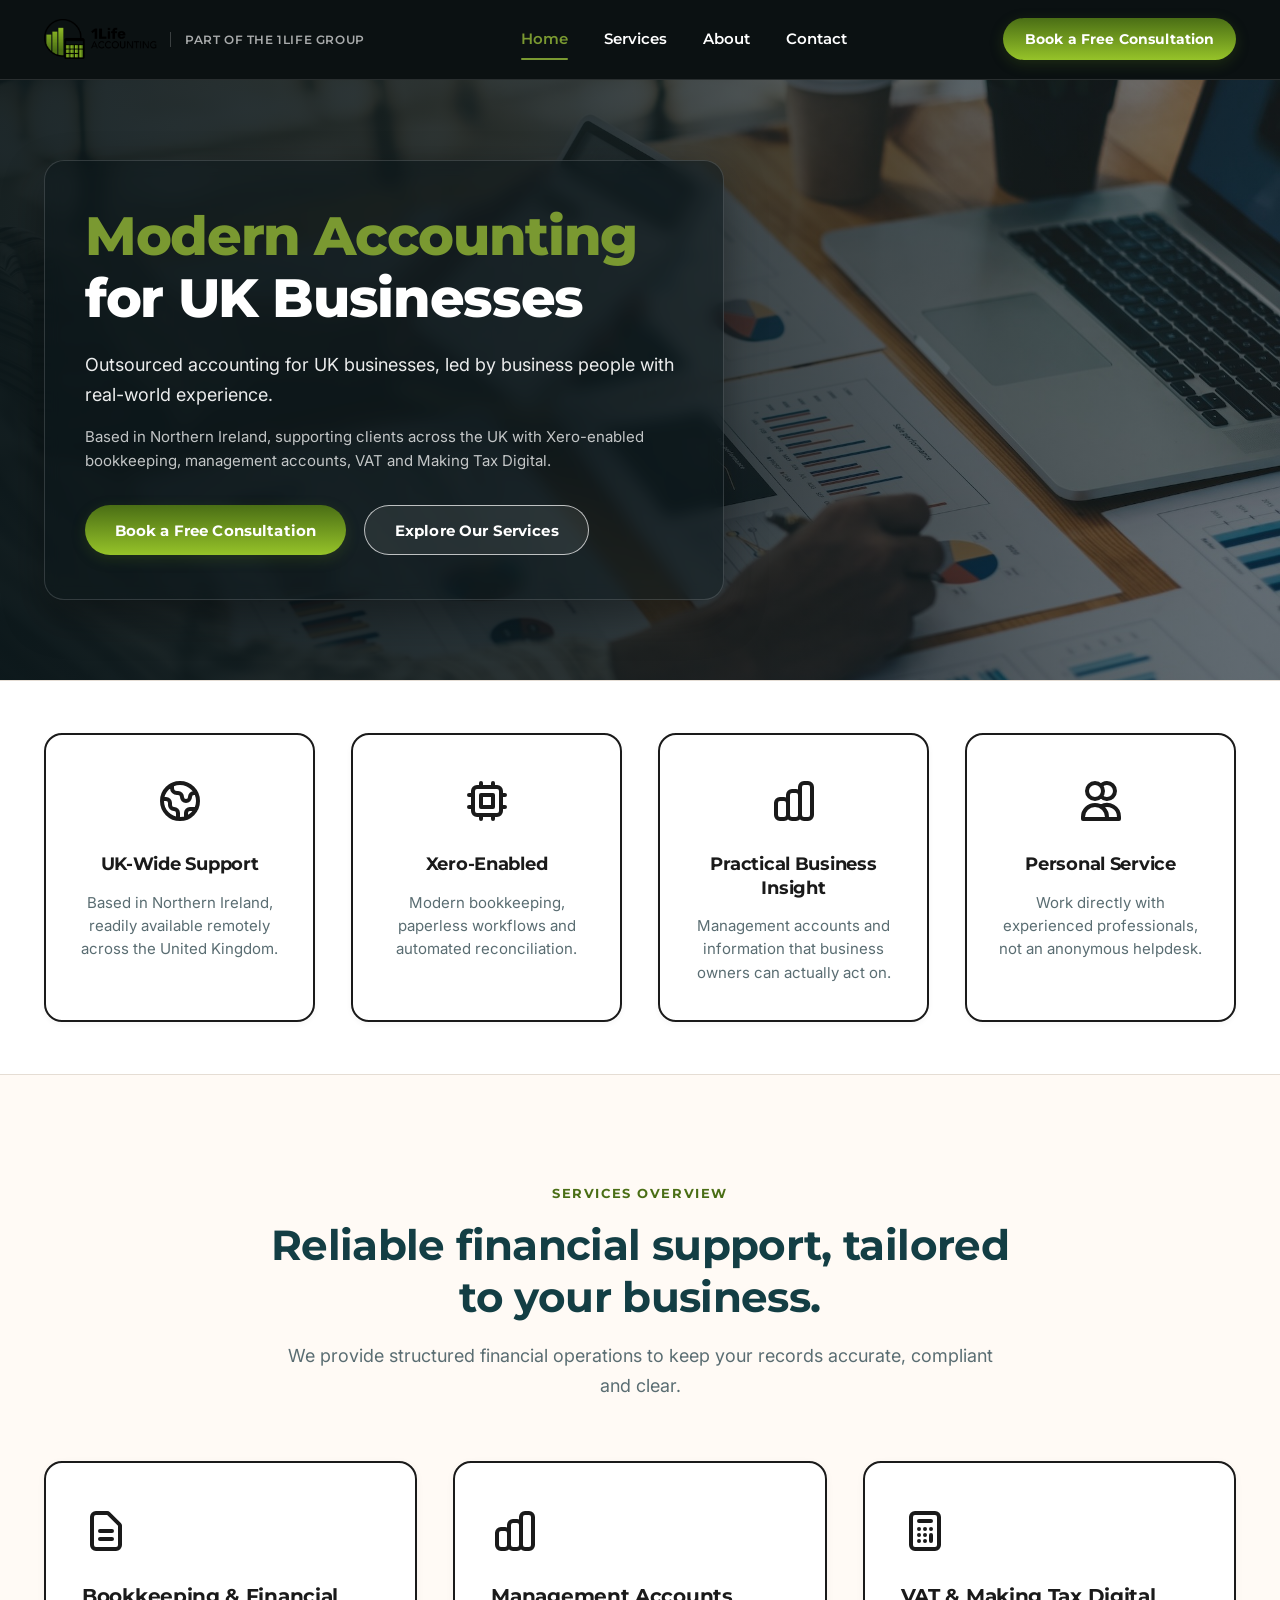
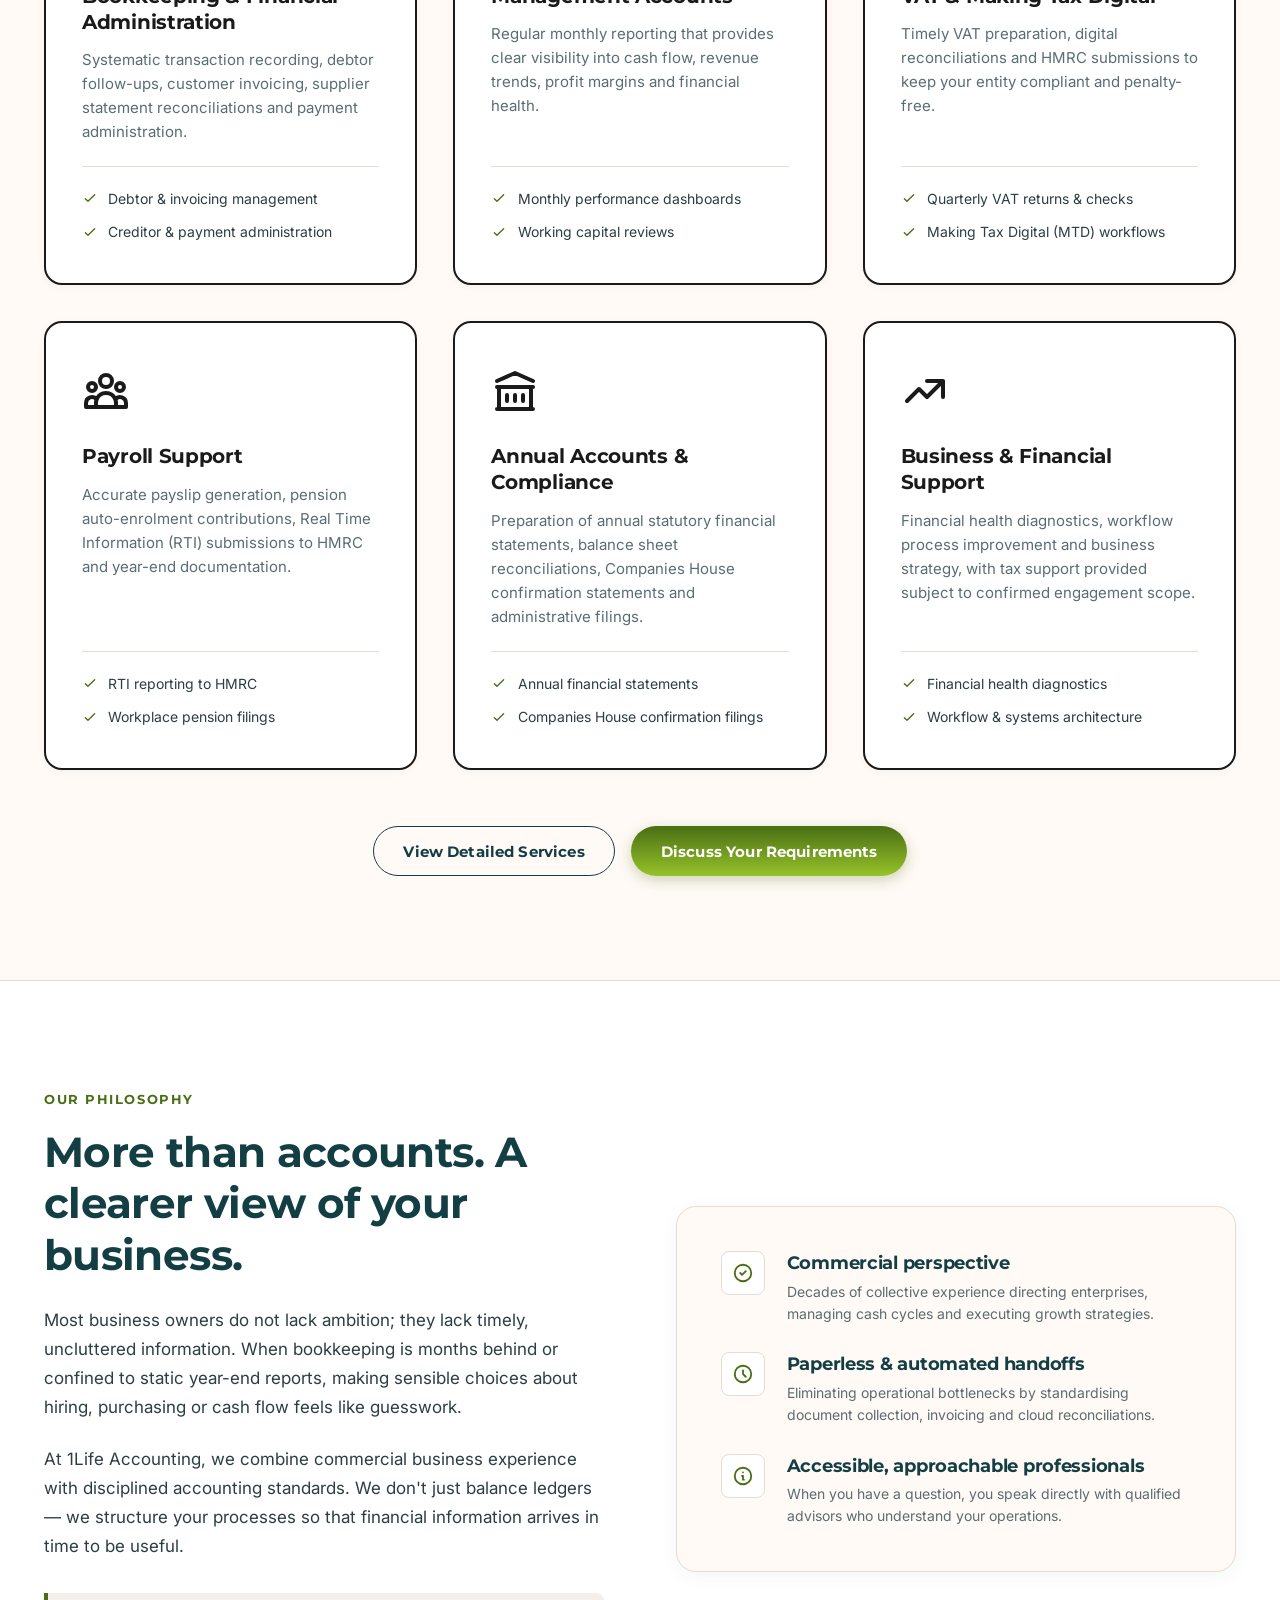
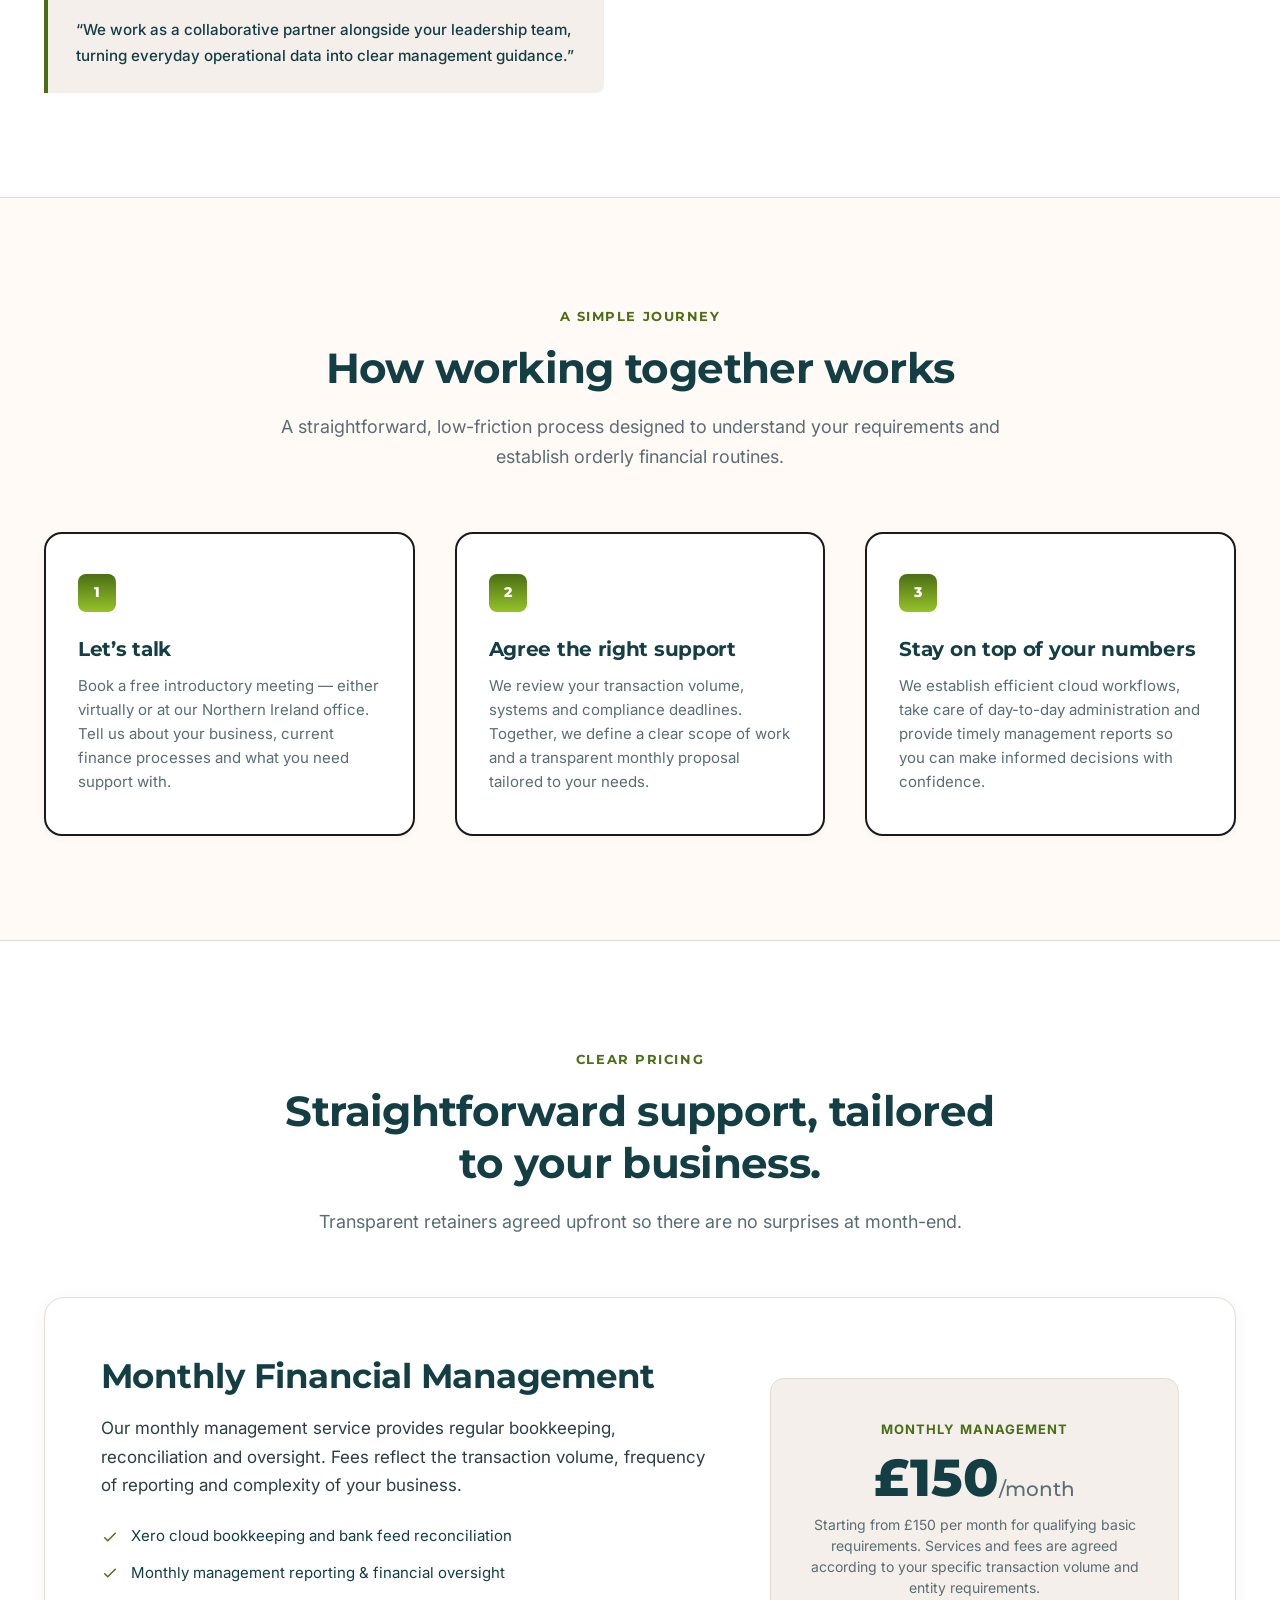
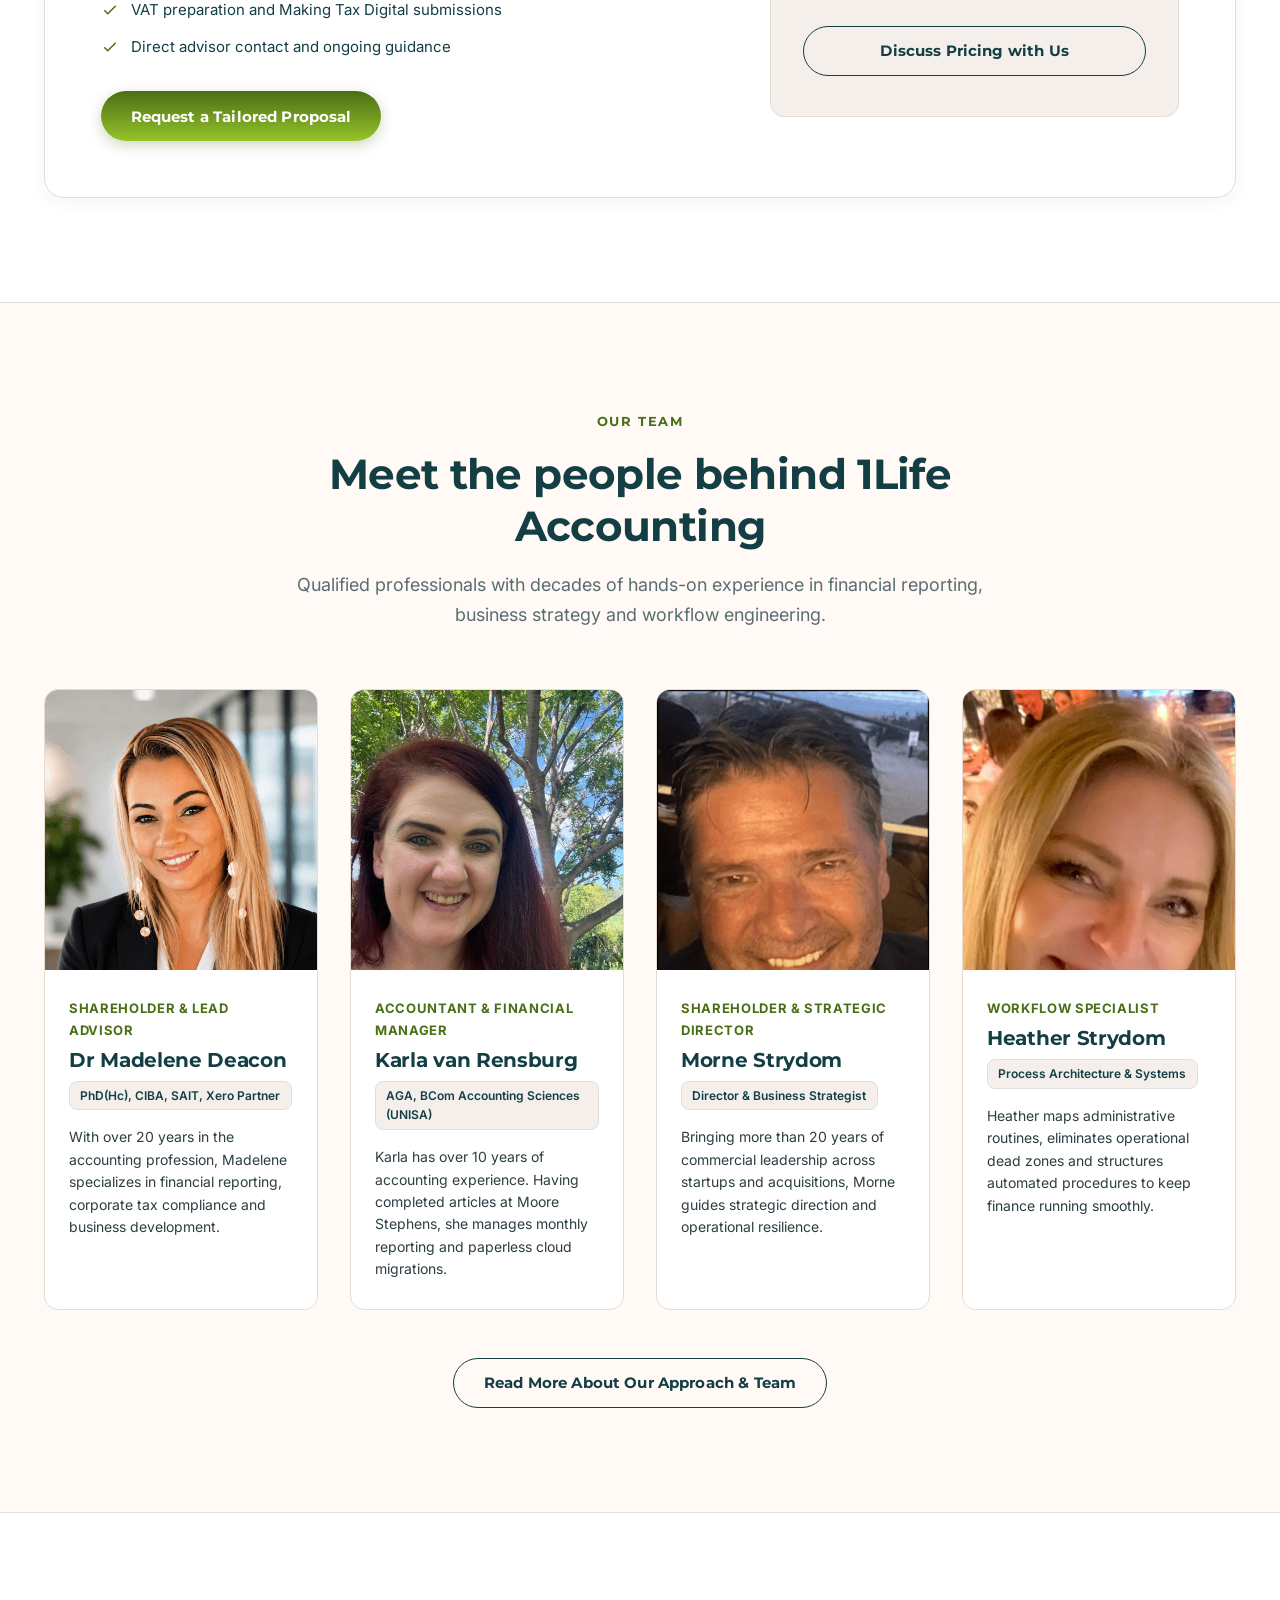
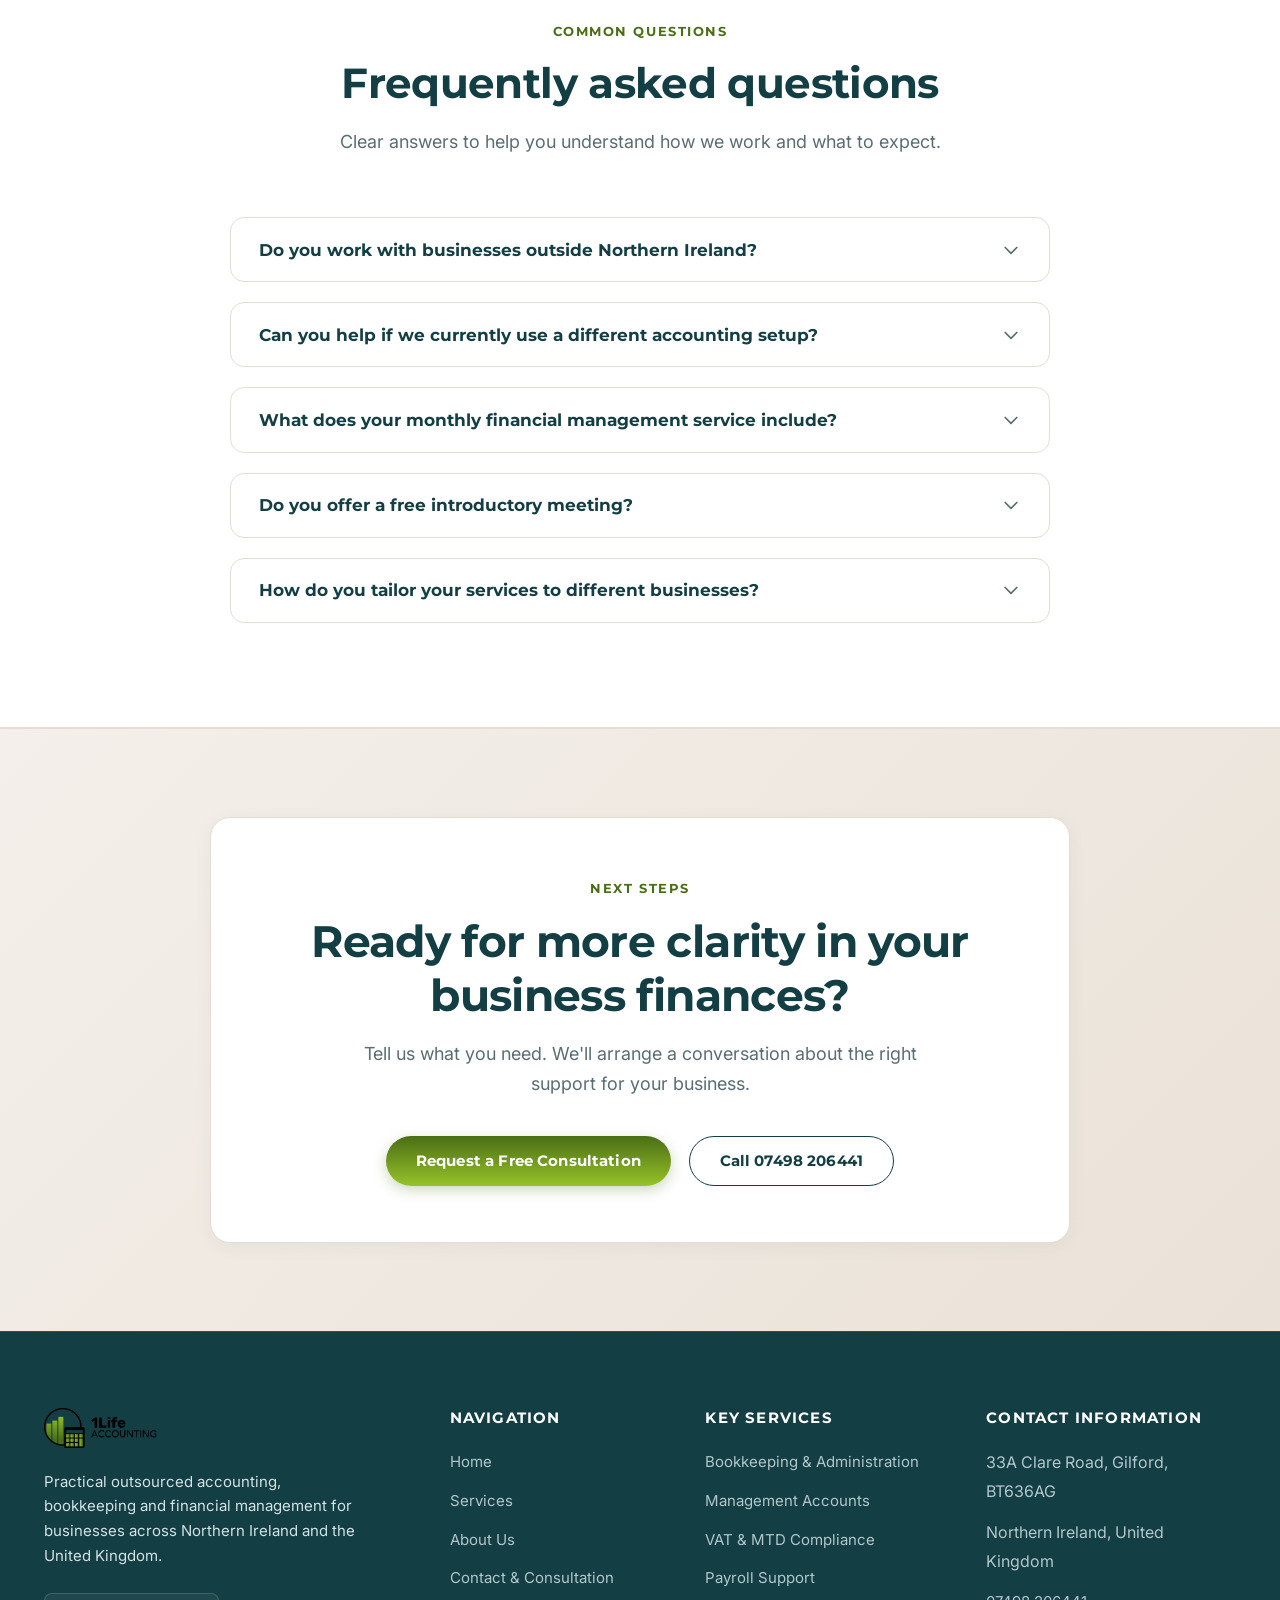
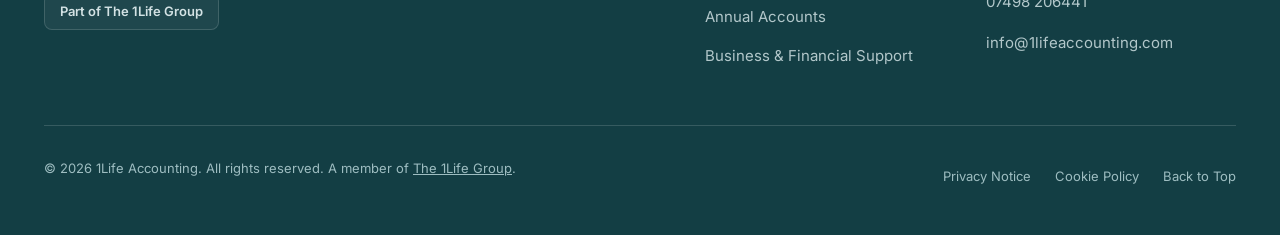
==== commit c0d96b20: "Refine branding, cards, hero, and team photos - Route all email touchpoints to info@1lifeaccounting." ====
--- a/index.html
+++ b/index.html
@@ -62,10 +62,12 @@
        ========================================================================== -->
   <header class="site-header">
     <div class="container nav-container">
-      <a href="./" class="brand-link" aria-label="1Life Accounting - Home">
-        <img src="assets/images/logo.png" alt="1Life Accounting Logo" class="brand-logo-img">
-        <span class="brand-relationship">Part of The 1Life Group</span>
-      </a>
+      <div class="brand-group">
+        <a href="./" class="brand-link" aria-label="1Life Accounting - Home">
+          <img src="assets/images/logo.png" alt="1Life Accounting Logo" class="brand-logo-img">
+        </a>
+        <a href="https://www.the1lifegroup.com" class="brand-relationship" target="_blank" rel="noopener noreferrer">Part of The 1Life Group</a>
+      </div>
 
       <nav class="nav-menu" id="primary-nav" aria-label="Main Navigation">
         <a href="./" class="nav-link active">Home</a>
@@ -566,7 +568,7 @@
           <p>
             Practical outsourced accounting, bookkeeping and financial management for businesses across Northern Ireland and the United Kingdom.
           </p>
-          <span class="footer-group-badge">Part of The 1Life Group</span>
+          <a href="https://www.the1lifegroup.com" class="footer-group-badge" target="_blank" rel="noopener noreferrer">Part of The 1Life Group</a>
         </div>
 
         <div class="footer-col">
@@ -603,7 +605,7 @@
       </div>
 
       <div class="footer-bottom-bar">
-        <p>&copy; <span id="current-year"></span> 1Life Accounting. All rights reserved. A member of The 1Life Group.</p>
+        <p>&copy; <span id="current-year"></span> 1Life Accounting. All rights reserved. A member of <a href="https://www.the1lifegroup.com" target="_blank" rel="noopener noreferrer" style="color: inherit; text-decoration: underline;">The 1Life Group</a>.</p>
         <div class="footer-bottom-links">
           <a href="privacy/">Privacy Notice</a>
           <a href="cookies/">Cookie Policy</a>
--- a/css/style.css
+++ b/css/style.css
@@ -196,13 +196,13 @@
   font-size: 0.8125rem;
   font-weight: 700;
   text-transform: uppercase;
-  letter-spacing: 0.08em;
+  letter-spacing: 0.12em;
   color: var(--color-green-dark);
-  background: var(--color-cream-soft);
-  border: 1px solid var(--color-border);
-  padding: 0.45rem 1.1rem;
-  border-radius: var(--radius-full);
-  margin-bottom: 1.35rem;
+  background: transparent;
+  border: none;
+  padding: 0;
+  border-radius: 0;
+  margin-bottom: 1rem;
 }
 
 .section-header {
@@ -331,12 +331,17 @@
   gap: 2rem;
 }
 
+.brand-group {
+  display: flex;
+  align-items: center;
+  gap: 0.85rem;
+  flex-shrink: 0;
+}
+
 .brand-link {
   display: flex;
   align-items: center;
-  gap: 0.85rem;
   text-decoration: none;
-  flex-shrink: 0;
 }
 
 .brand-logo-img {
@@ -354,6 +359,12 @@
   line-height: 1.25;
   text-transform: uppercase;
   letter-spacing: 0.05em;
+  text-decoration: none;
+  transition: color var(--transition-fast);
+}
+
+.brand-relationship:hover {
+  color: var(--color-green-light);
 }
 
 @media (max-width: 520px) {
@@ -1283,10 +1294,10 @@
 
 .contact-info-card {
   background-color: var(--color-surface-white);
-  border: 1px solid var(--color-border);
-  border-radius: var(--radius-lg);
+  border: 2px solid var(--color-border-card);
+  border-radius: var(--radius-card);
   padding: 2.75rem;
-  box-shadow: var(--shadow-card);
+  box-shadow: none;
 }
 
 .contact-info-list {
@@ -1338,10 +1349,10 @@
 
 .form-card {
   background-color: var(--color-surface-white);
-  border: 1px solid var(--color-border);
-  border-radius: var(--radius-lg);
+  border: 2px solid var(--color-border-card);
+  border-radius: var(--radius-card);
   padding: 3rem;
-  box-shadow: var(--shadow-card);
+  box-shadow: none;
 }
 
 .form-card h2 {
@@ -1504,6 +1515,14 @@
   padding: 0.45rem 0.95rem;
   border-radius: var(--radius-sm);
   background-color: rgba(255, 255, 255, 0.05);
+  text-decoration: none;
+  transition: all var(--transition-fast);
+}
+
+.footer-group-badge:hover {
+  background-color: rgba(150, 195, 41, 0.15);
+  border-color: var(--color-green-light);
+  color: #ffffff;
 }
 
 .footer-col h4 {
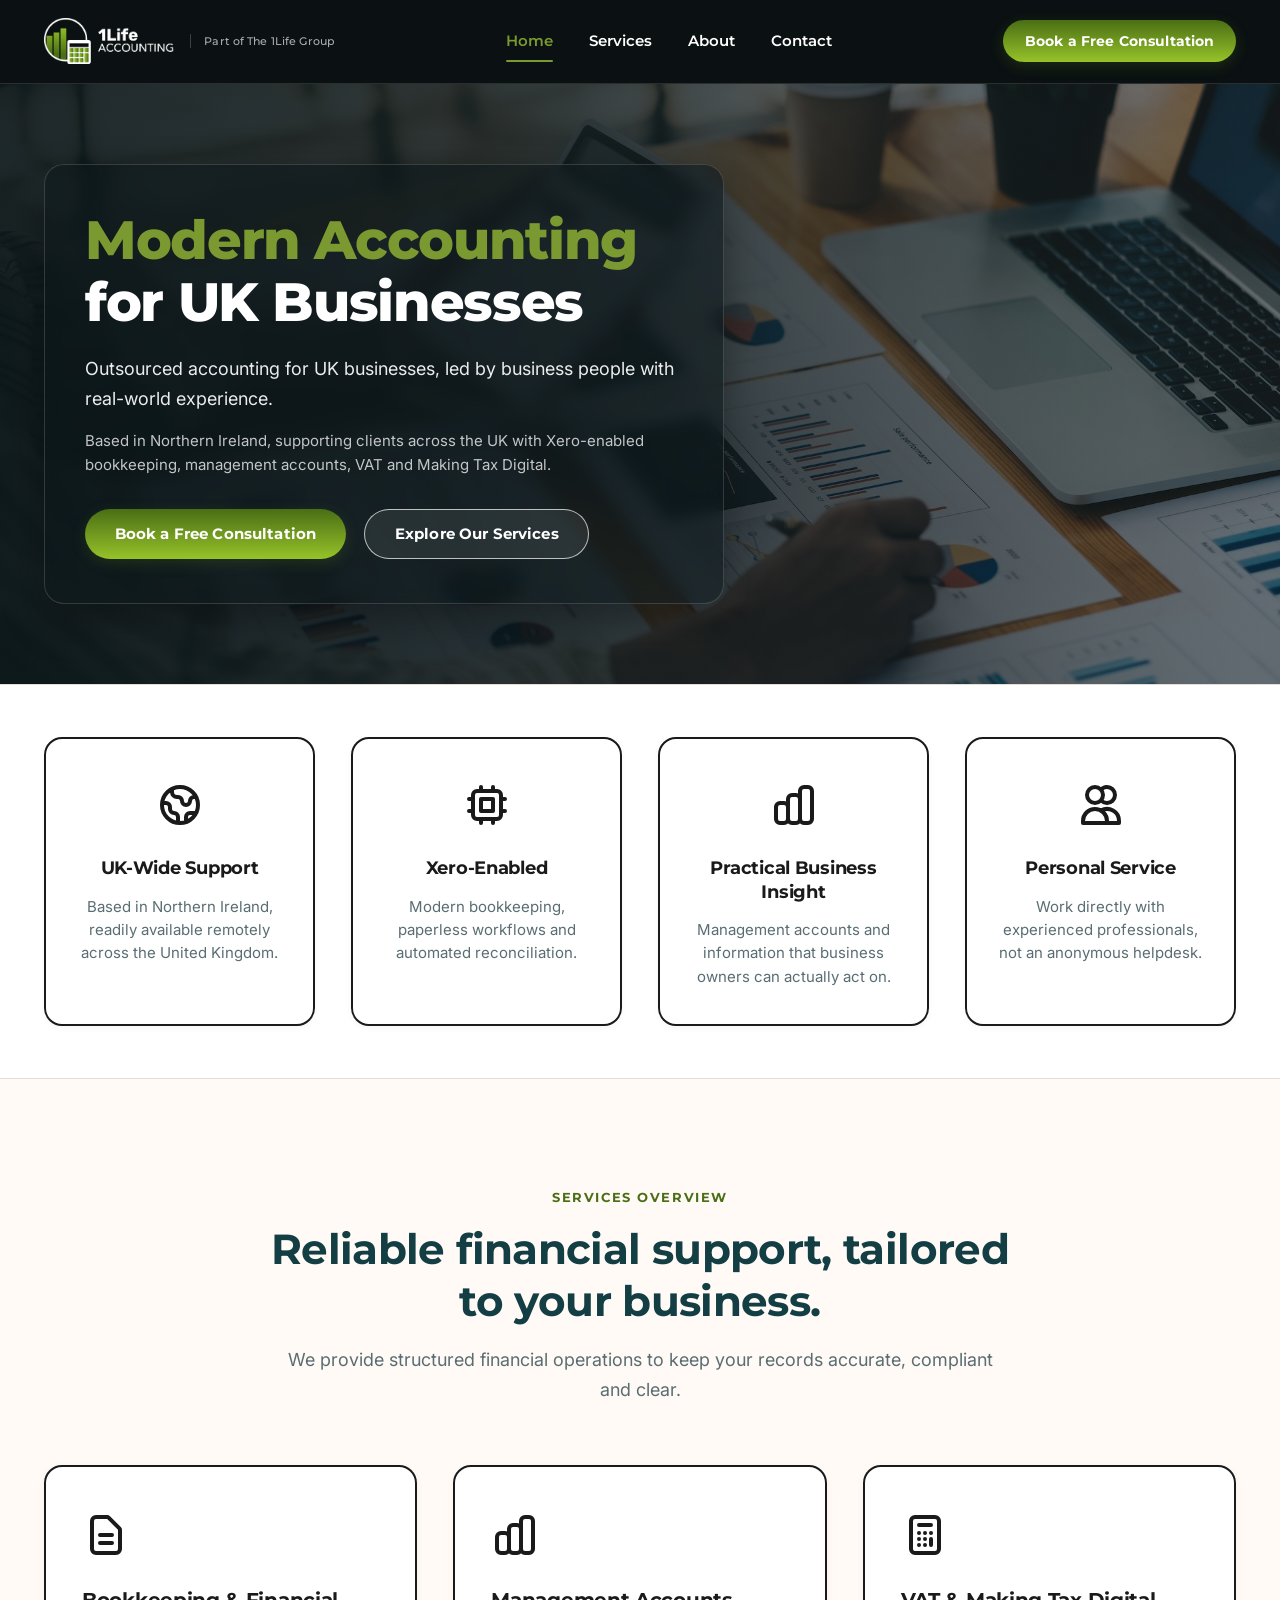
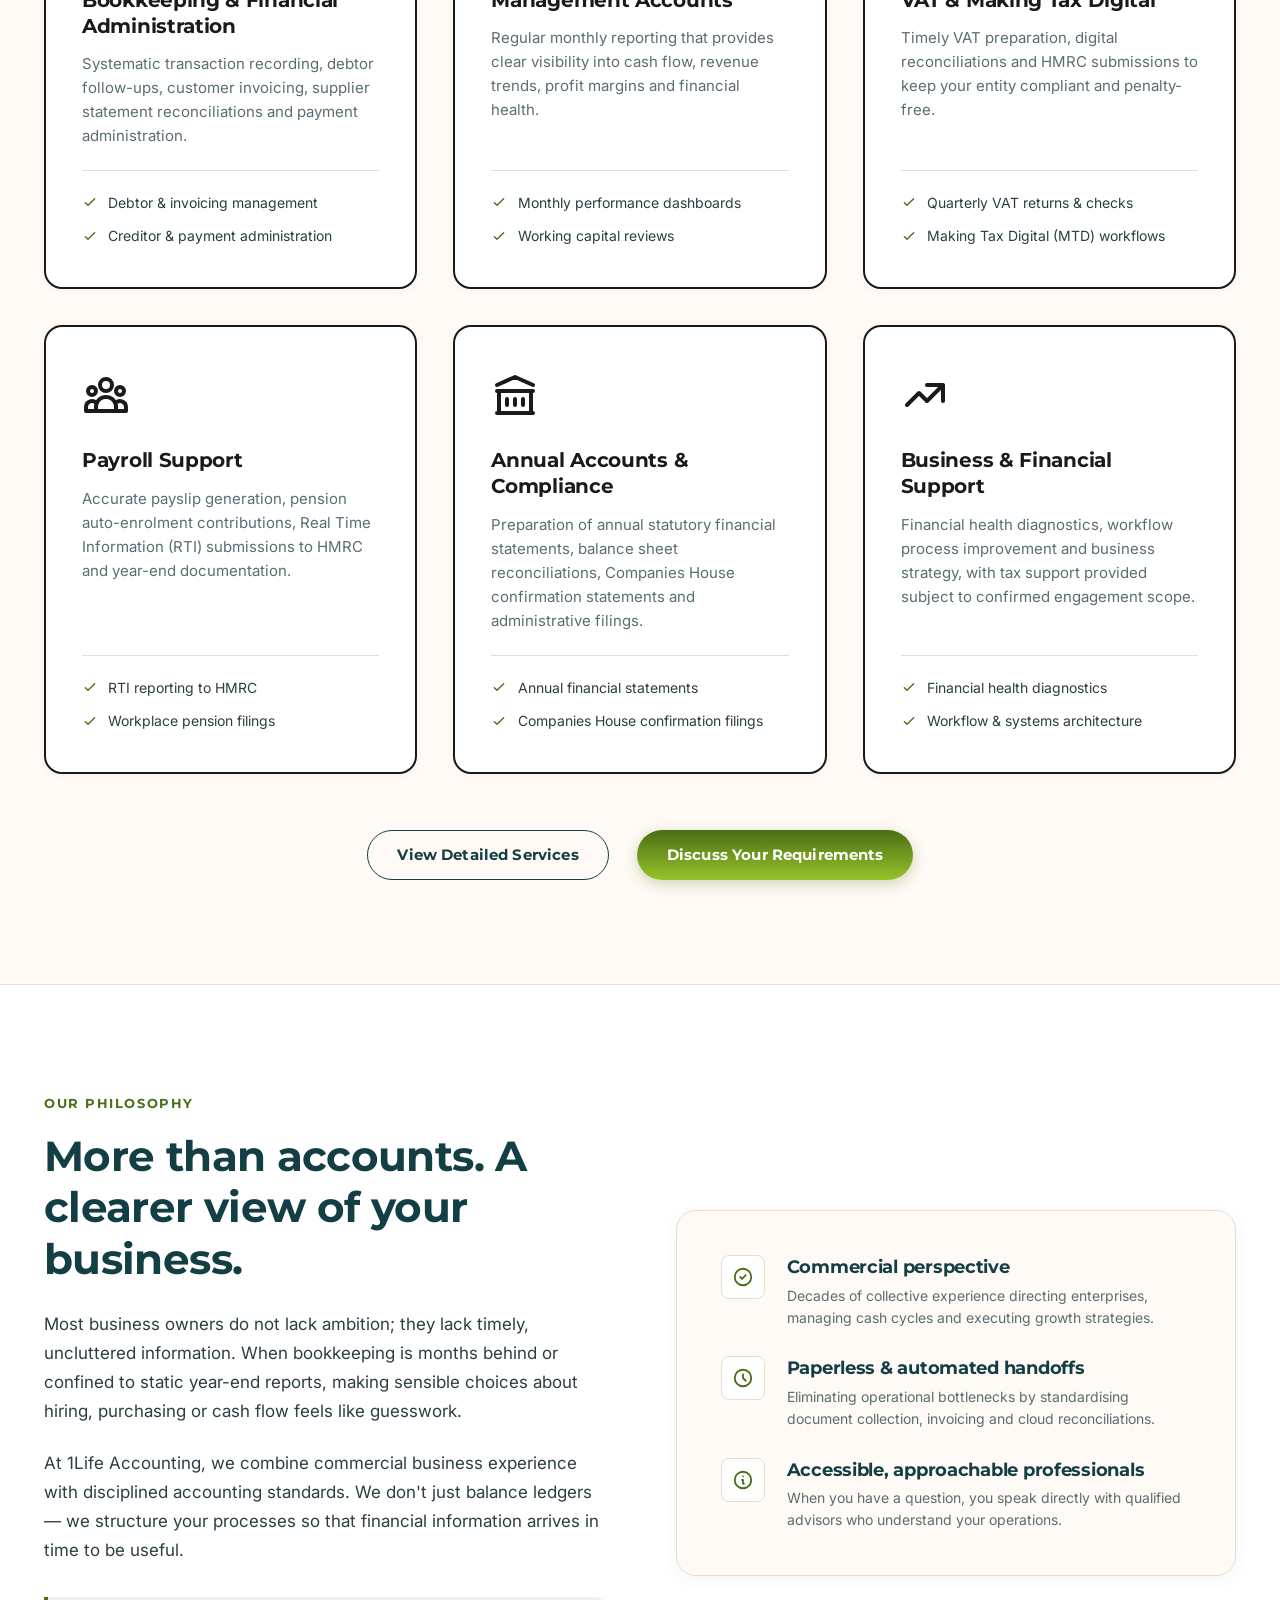
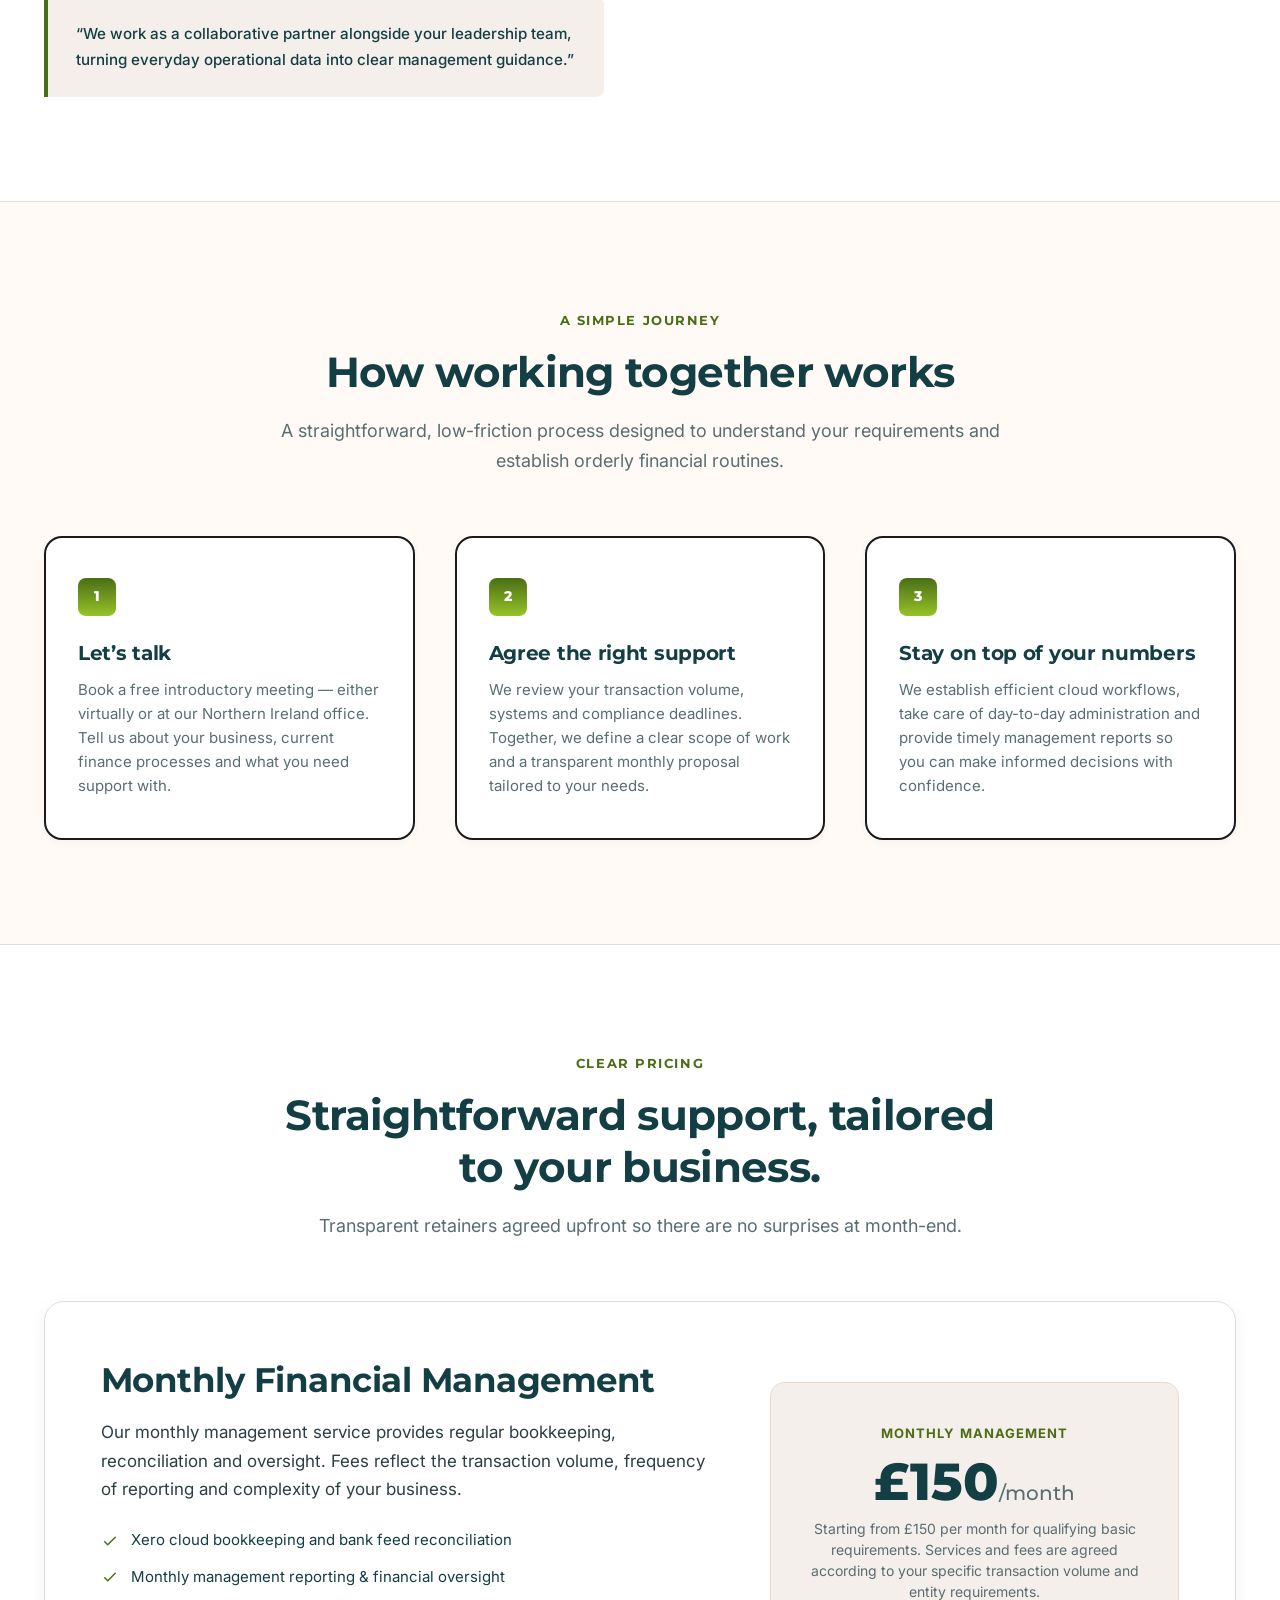
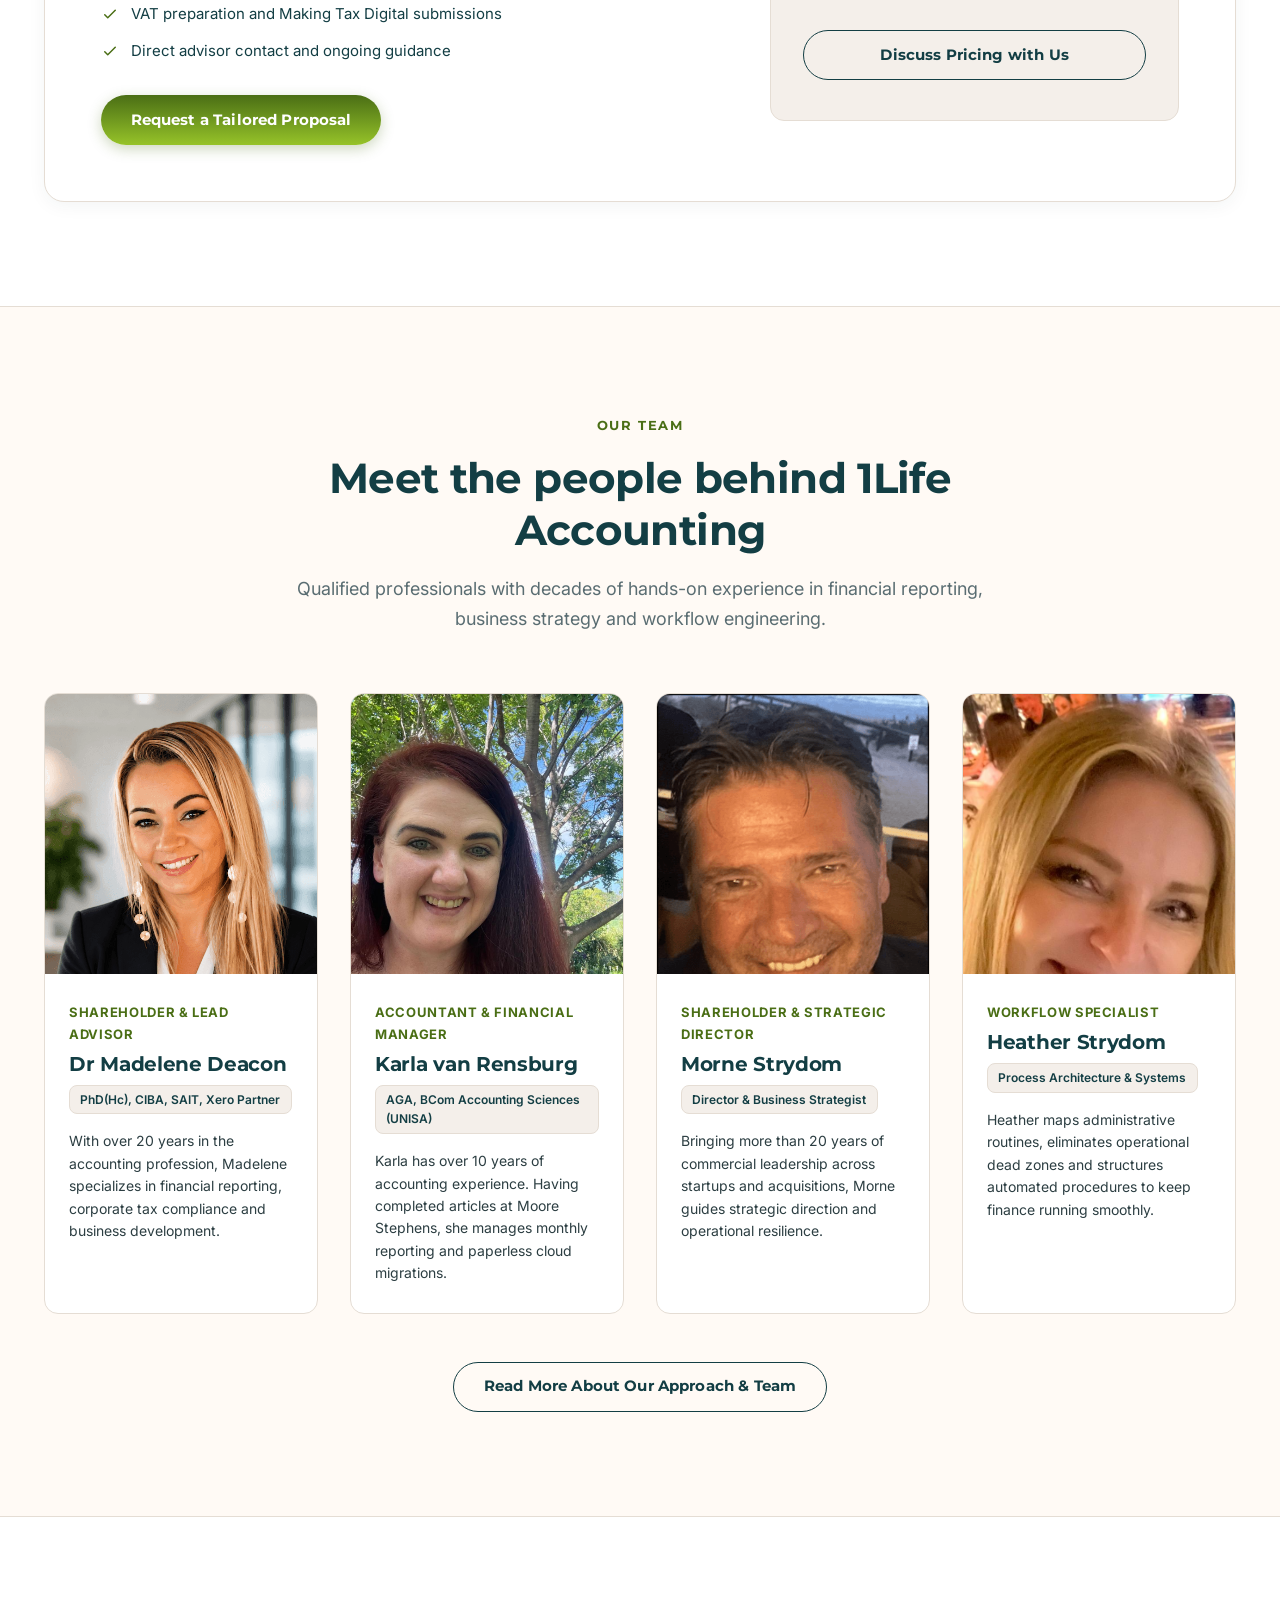
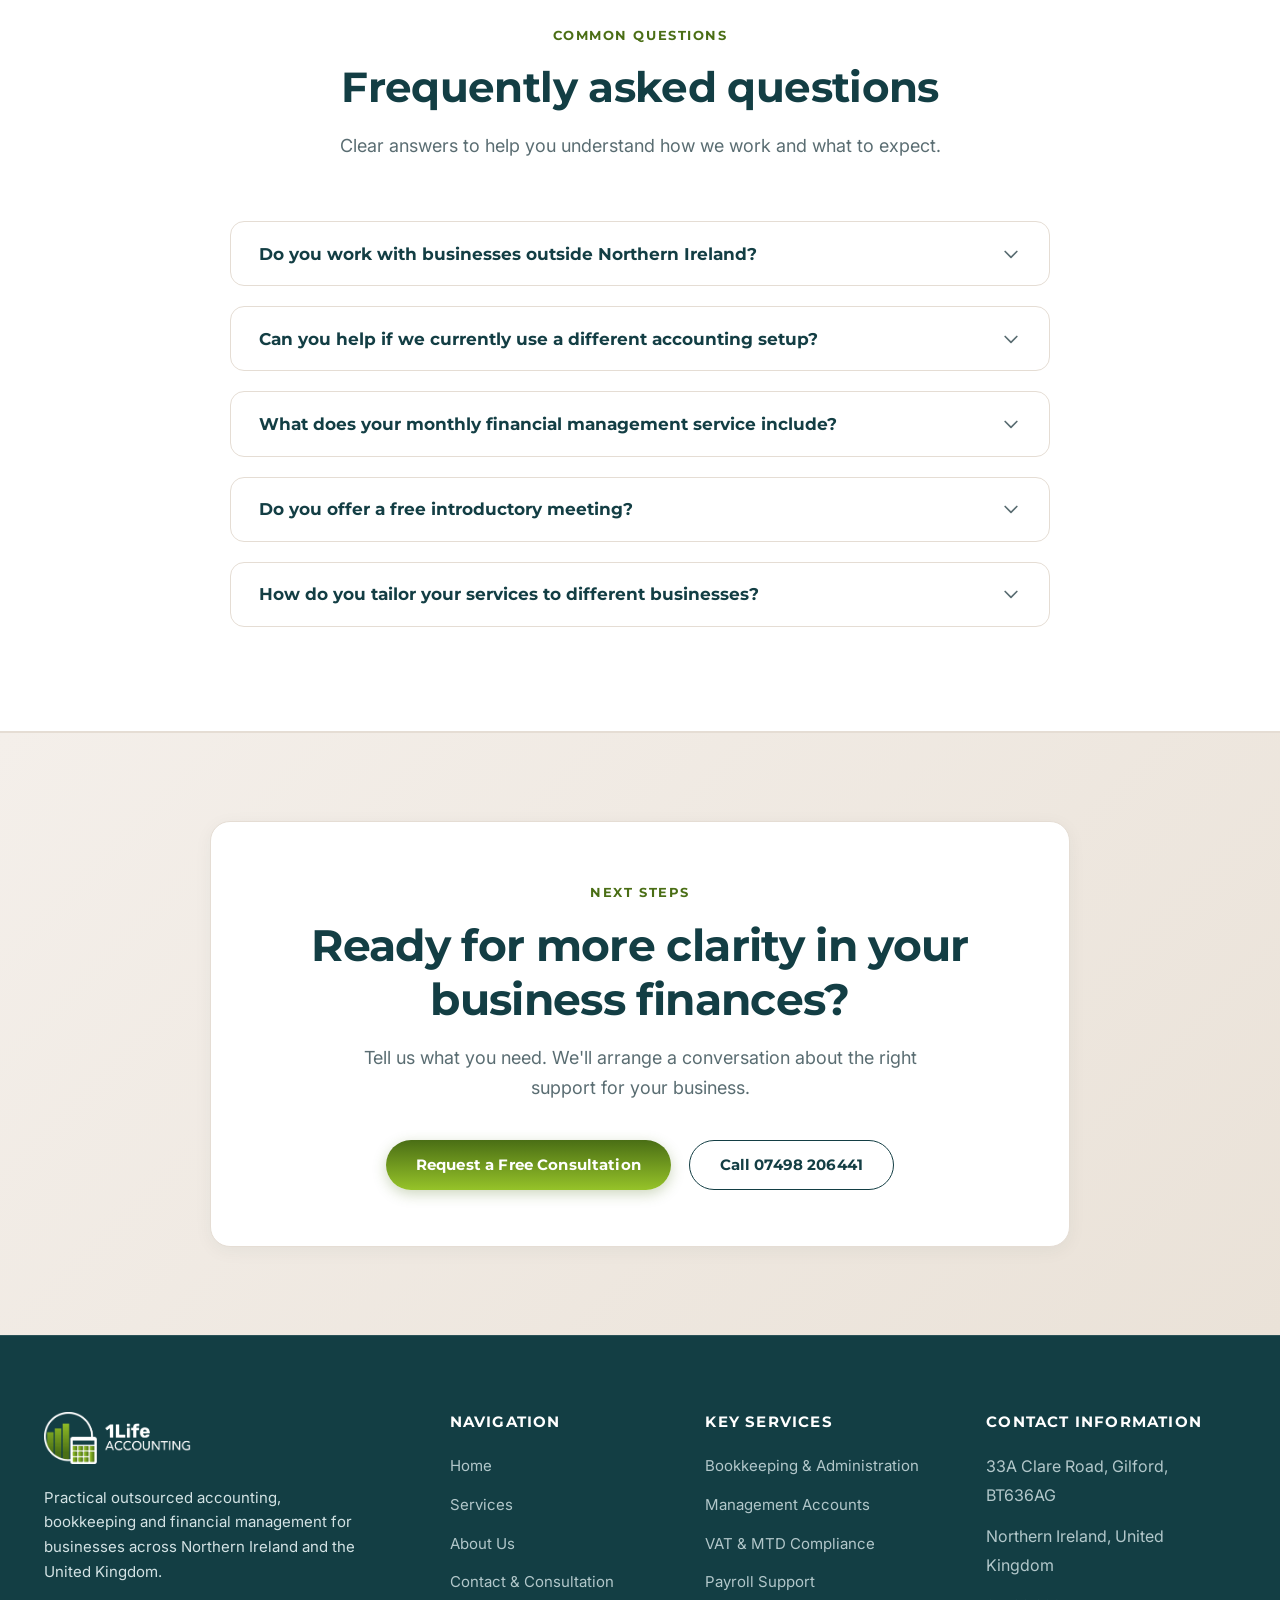
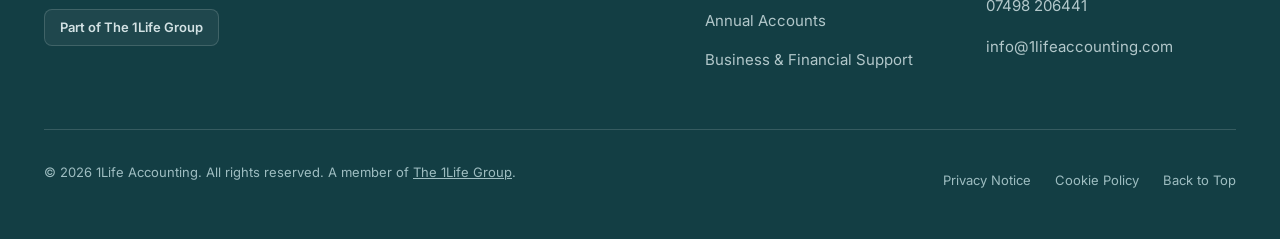
==== commit dd085294: "Update accounting brand header and social preview" ====
--- a/index.html
+++ b/index.html
@@ -12,7 +12,12 @@
   <meta property="og:url" content="https://1lifeaccounting.com/">
   <meta property="og:title" content="1Life Accounting | Accounting That Makes Business Clearer">
   <meta property="og:description" content="Practical outsourced accounting, bookkeeping, and financial management for UK businesses. Based in Northern Ireland, supporting businesses across the UK.">
-  <meta property="og:image" content="https://1lifeaccounting.com/assets/images/logo.png">
+  <meta property="og:image" content="https://1lifeaccounting.com/assets/images/1life-accounting-social.jpg">
+  <meta property="og:image:width" content="1200">
+  <meta property="og:image:height" content="630">
+  <meta property="og:image:alt" content="1Life Accounting — clarity in your numbers, confidence in your business. Part of The 1Life Group.">
+  <meta name="twitter:card" content="summary_large_image">
+  <meta name="twitter:image" content="https://1lifeaccounting.com/assets/images/1life-accounting-social.jpg">
 
   <!-- Typography: Montserrat (Headings) & Inter (Body) -->
   <link rel="preconnect" href="https://fonts.googleapis.com">
@@ -36,7 +41,7 @@
     "@type": "AccountingService",
     "name": "1Life Accounting",
     "url": "https://1lifeaccounting.com",
-    "logo": "https://1lifeaccounting.com/assets/images/logo.png",
+    "logo": "https://1lifeaccounting.com/assets/images/1life-accounting-logo.png",
     "description": "Practical outsourced accounting, bookkeeping, VAT, payroll, and management accounts for UK businesses.",
     "telephone": "+447498206441",
     "email": "info@1lifeaccounting.com",
@@ -64,9 +69,9 @@
     <div class="container nav-container">
       <div class="brand-group">
         <a href="./" class="brand-link" aria-label="1Life Accounting - Home">
-          <img src="assets/images/logo.png" alt="1Life Accounting Logo" class="brand-logo-img">
+          <img src="assets/images/1life-accounting-logo-white.png" alt="1Life Accounting" class="brand-logo-img" width="1374" height="487">
         </a>
-        <a href="https://www.the1lifegroup.com" class="brand-relationship" target="_blank" rel="noopener noreferrer">Part of The 1Life Group</a>
+        <a href="https://the1lifegroup.com" class="brand-relationship" target="_blank" rel="noopener noreferrer">Part of The 1Life Group</a>
       </div>
 
       <nav class="nav-menu" id="primary-nav" aria-label="Main Navigation">
@@ -564,11 +569,11 @@
     <div class="container">
       <div class="footer-grid">
         <div class="footer-brand-col">
-          <img src="assets/images/logo.png" alt="1Life Accounting Logo">
+          <img src="assets/images/1life-accounting-logo-white.png" alt="1Life Accounting" width="1374" height="487">
           <p>
             Practical outsourced accounting, bookkeeping and financial management for businesses across Northern Ireland and the United Kingdom.
           </p>
-          <a href="https://www.the1lifegroup.com" class="footer-group-badge" target="_blank" rel="noopener noreferrer">Part of The 1Life Group</a>
+          <a href="https://the1lifegroup.com" class="footer-group-badge" target="_blank" rel="noopener noreferrer">Part of The 1Life Group</a>
         </div>
 
         <div class="footer-col">
--- a/css/style.css
+++ b/css/style.css
@@ -146,6 +146,13 @@
   padding-right: 1.5rem;
 }
 
+@media (max-width: 480px) {
+  .container {
+    padding-left: 1rem;
+    padding-right: 1rem;
+  }
+}
+
 /* ==========================================================================
    Typography Hierarchy
    ========================================================================== */
@@ -239,10 +246,11 @@
   transition: all var(--transition-fast);
   cursor: pointer;
   border: 1.5px solid transparent;
-  white-space: nowrap;
+  white-space: normal;
+  text-align: center;
   text-decoration: none;
   min-height: 50px;
-  line-height: 1;
+  line-height: 1.25;
 }
 
 /* Primary Brand Button: 1Life Signature Green Gradient Pill */
@@ -334,7 +342,7 @@
 .brand-group {
   display: flex;
   align-items: center;
-  gap: 0.85rem;
+  gap: 1rem;
   flex-shrink: 0;
 }
 
@@ -345,20 +353,20 @@
 }
 
 .brand-logo-img {
-  height: 40px;
+  height: 46px;
   width: auto;
+  display: block;
 }
 
 .brand-relationship {
   font-family: var(--font-heading);
-  font-size: 0.75rem;
-  font-weight: 600;
+  font-size: 0.7rem;
+  font-weight: 500;
   color: rgba(255, 255, 255, 0.65);
   border-left: 1px solid rgba(255, 255, 255, 0.2);
   padding-left: 0.85rem;
   line-height: 1.25;
-  text-transform: uppercase;
-  letter-spacing: 0.05em;
+  letter-spacing: 0.01em;
   text-decoration: none;
   transition: color var(--transition-fast);
 }
@@ -368,8 +376,17 @@
 }
 
 @media (max-width: 520px) {
+  .brand-group {
+    align-items: flex-start;
+    flex-direction: column;
+    gap: 0.25rem;
+  }
+
   .brand-relationship {
-    display: none;
+    border-left: 0;
+    padding-left: 0;
+    font-size: 0.625rem;
+    letter-spacing: 0.035em;
   }
 }
 
@@ -430,14 +447,17 @@
   display: block;
 }
 
-/* Mobile Nav Drawer */
-@media (max-width: 860px) {
+/* Mobile Nav Drawer and Responsive Header */
+@media (max-width: 1040px) {
   .menu-toggle {
     display: flex;
   }
+  .nav-actions .btn {
+    display: none;
+  }
   .nav-menu {
     position: fixed;
-    top: 75px;
+    top: 82px;
     left: 0;
     right: 0;
     background-color: #0b1112;
@@ -445,7 +465,7 @@
     flex-direction: column;
     padding: 2rem 1.5rem;
     gap: 1.5rem;
-    align-items: flex-start;
+    align-items: stretch;
     box-shadow: 0 10px 30px rgba(0, 0, 0, 0.5);
     transform: translateY(-130%);
     opacity: 0;
@@ -462,6 +482,24 @@
     width: 100%;
     padding: 0.5rem 0;
     color: #ffffff;
+  }
+  .nav-menu-cta {
+    display: inline-flex;
+    margin-top: 0.75rem;
+    width: 100%;
+    justify-content: center;
+  }
+}
+
+@media (min-width: 1041px) {
+  .nav-menu-cta {
+    display: none;
+  }
+}
+
+@media (max-width: 520px) {
+  .nav-menu {
+    top: 100px;
   }
 }
 
@@ -779,8 +817,24 @@
 }
 
 .section-cta-wrap {
-  text-align: center;
+  display: flex;
+  align-items: center;
+  justify-content: center;
+  gap: 1rem;
+  flex-wrap: wrap;
   margin-top: 2.25rem;
+}
+
+@media (max-width: 540px) {
+  .section-cta-wrap {
+    flex-direction: column;
+    align-items: stretch;
+    gap: 0.85rem;
+  }
+  .section-cta-wrap .btn {
+    width: 100%;
+    text-align: center;
+  }
 }
 
 @media (max-width: 980px) {
@@ -893,6 +947,15 @@
   .editorial-grid {
     grid-template-columns: 1fr;
     gap: 3rem;
+  }
+}
+
+@media (max-width: 480px) {
+  .editorial-visual {
+    padding: 2rem 1.25rem;
+  }
+  .step-card {
+    padding: 2rem 1.25rem;
   }
 }
 
@@ -1300,6 +1363,12 @@
   box-shadow: none;
 }
 
+@media (max-width: 480px) {
+  .contact-info-card {
+    padding: 2rem 1.25rem;
+  }
+}
+
 .contact-info-list {
   display: flex;
   flex-direction: column;
@@ -1345,6 +1414,7 @@
   font-weight: 600;
   color: var(--color-deep-teal);
   line-height: 1.5;
+  word-break: break-word;
 }
 
 .form-card {
@@ -1460,11 +1530,17 @@
 
 @media (max-width: 900px) {
   .contact-layout {
-    grid-template-columns: 1fr;
+    grid-template-columns: minmax(0, 1fr);
     gap: 3rem;
   }
   .form-card {
     padding: 2rem 1.5rem;
+  }
+}
+
+@media (max-width: 480px) {
+  .form-card {
+    padding: 2rem 1rem;
   }
 }
 
@@ -1493,8 +1569,9 @@
 }
 
 .footer-brand-col img {
-  height: 40px;
+  height: 52px;
   width: auto;
+  max-width: 100%;
   margin-bottom: 1.35rem;
 }
 
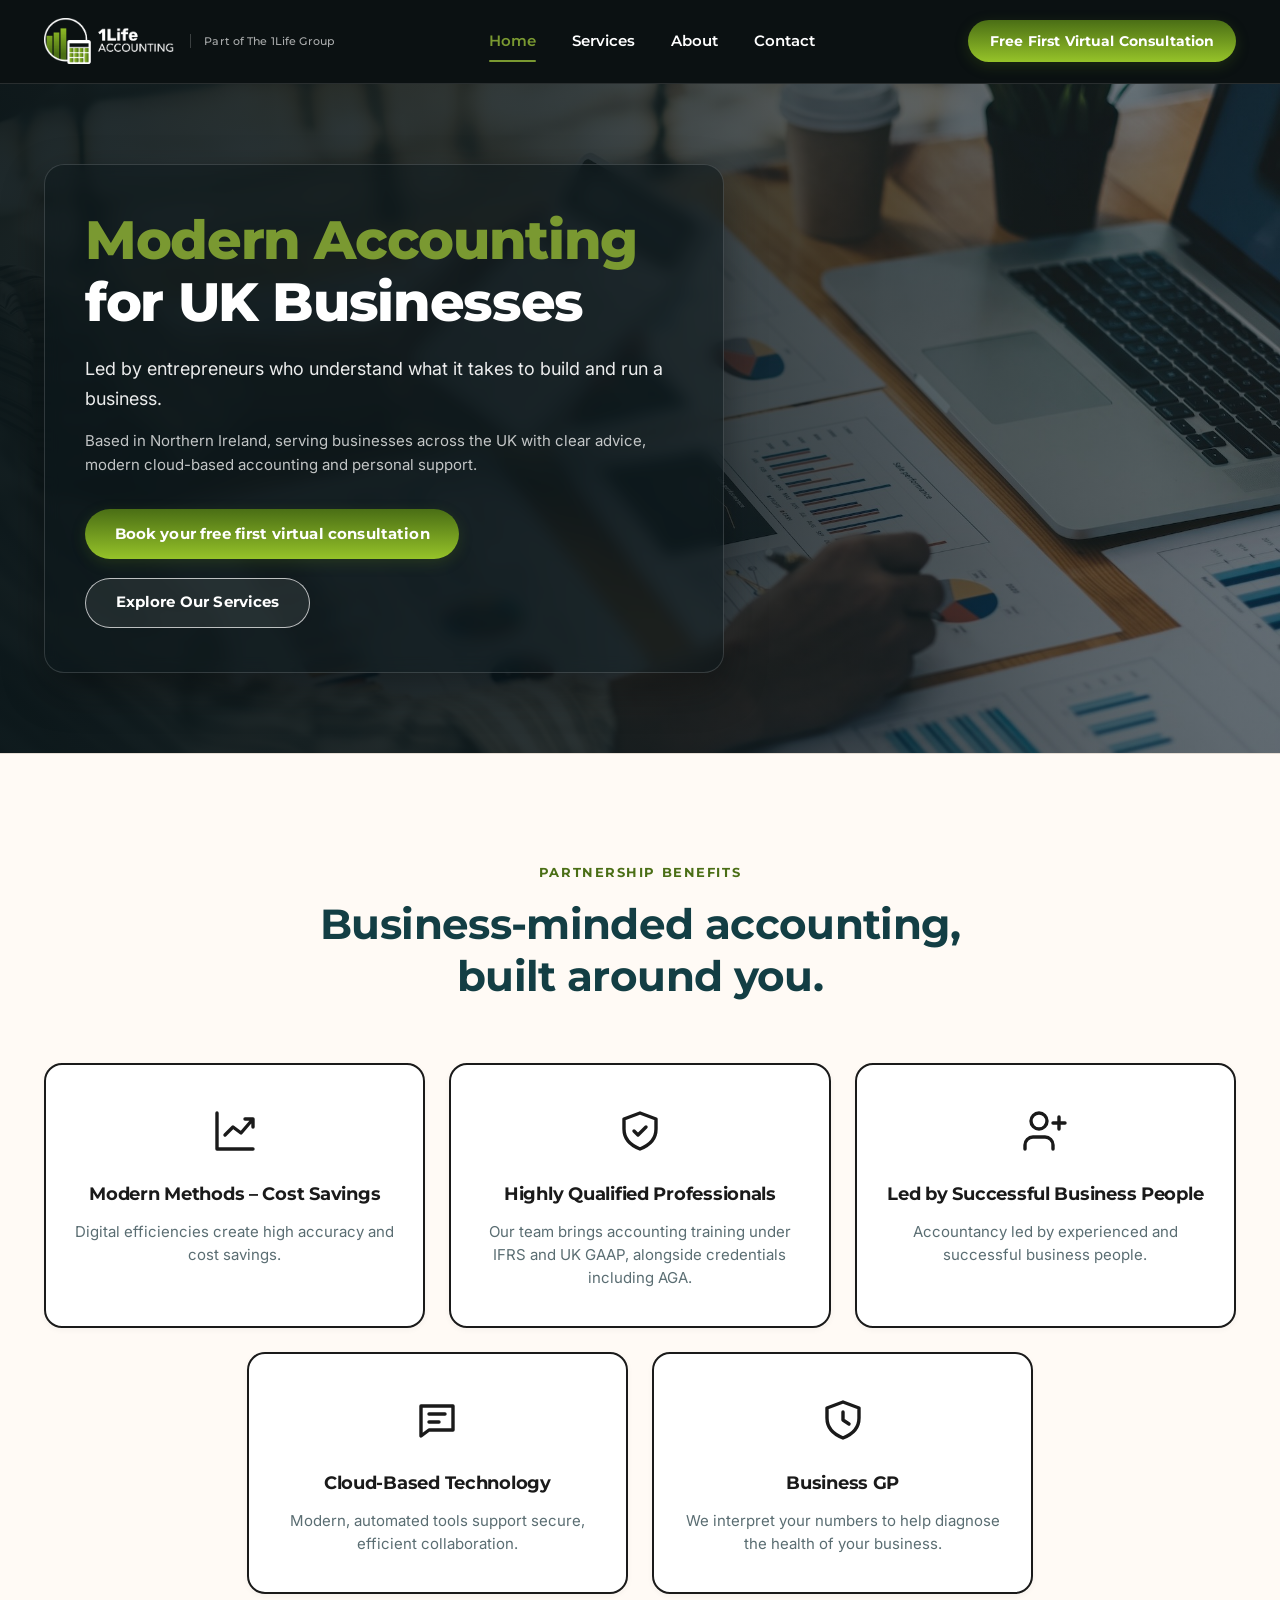
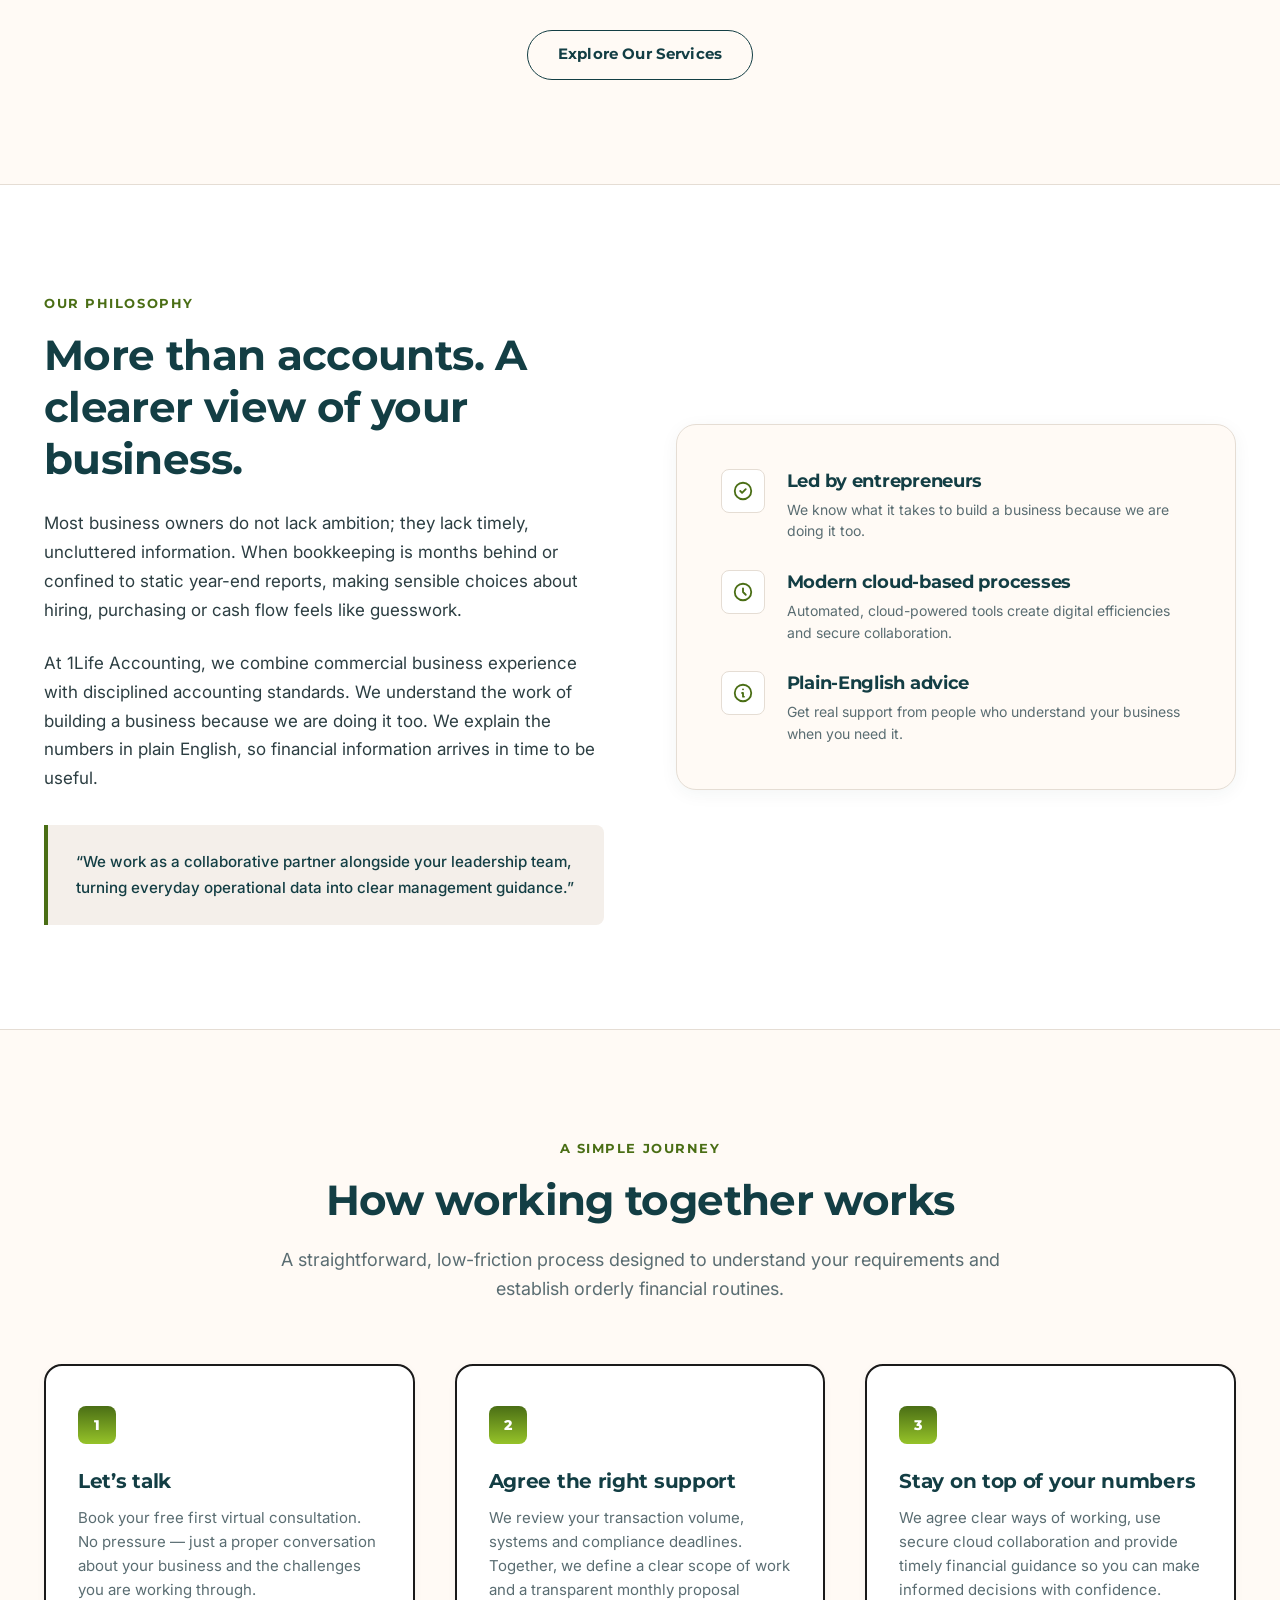
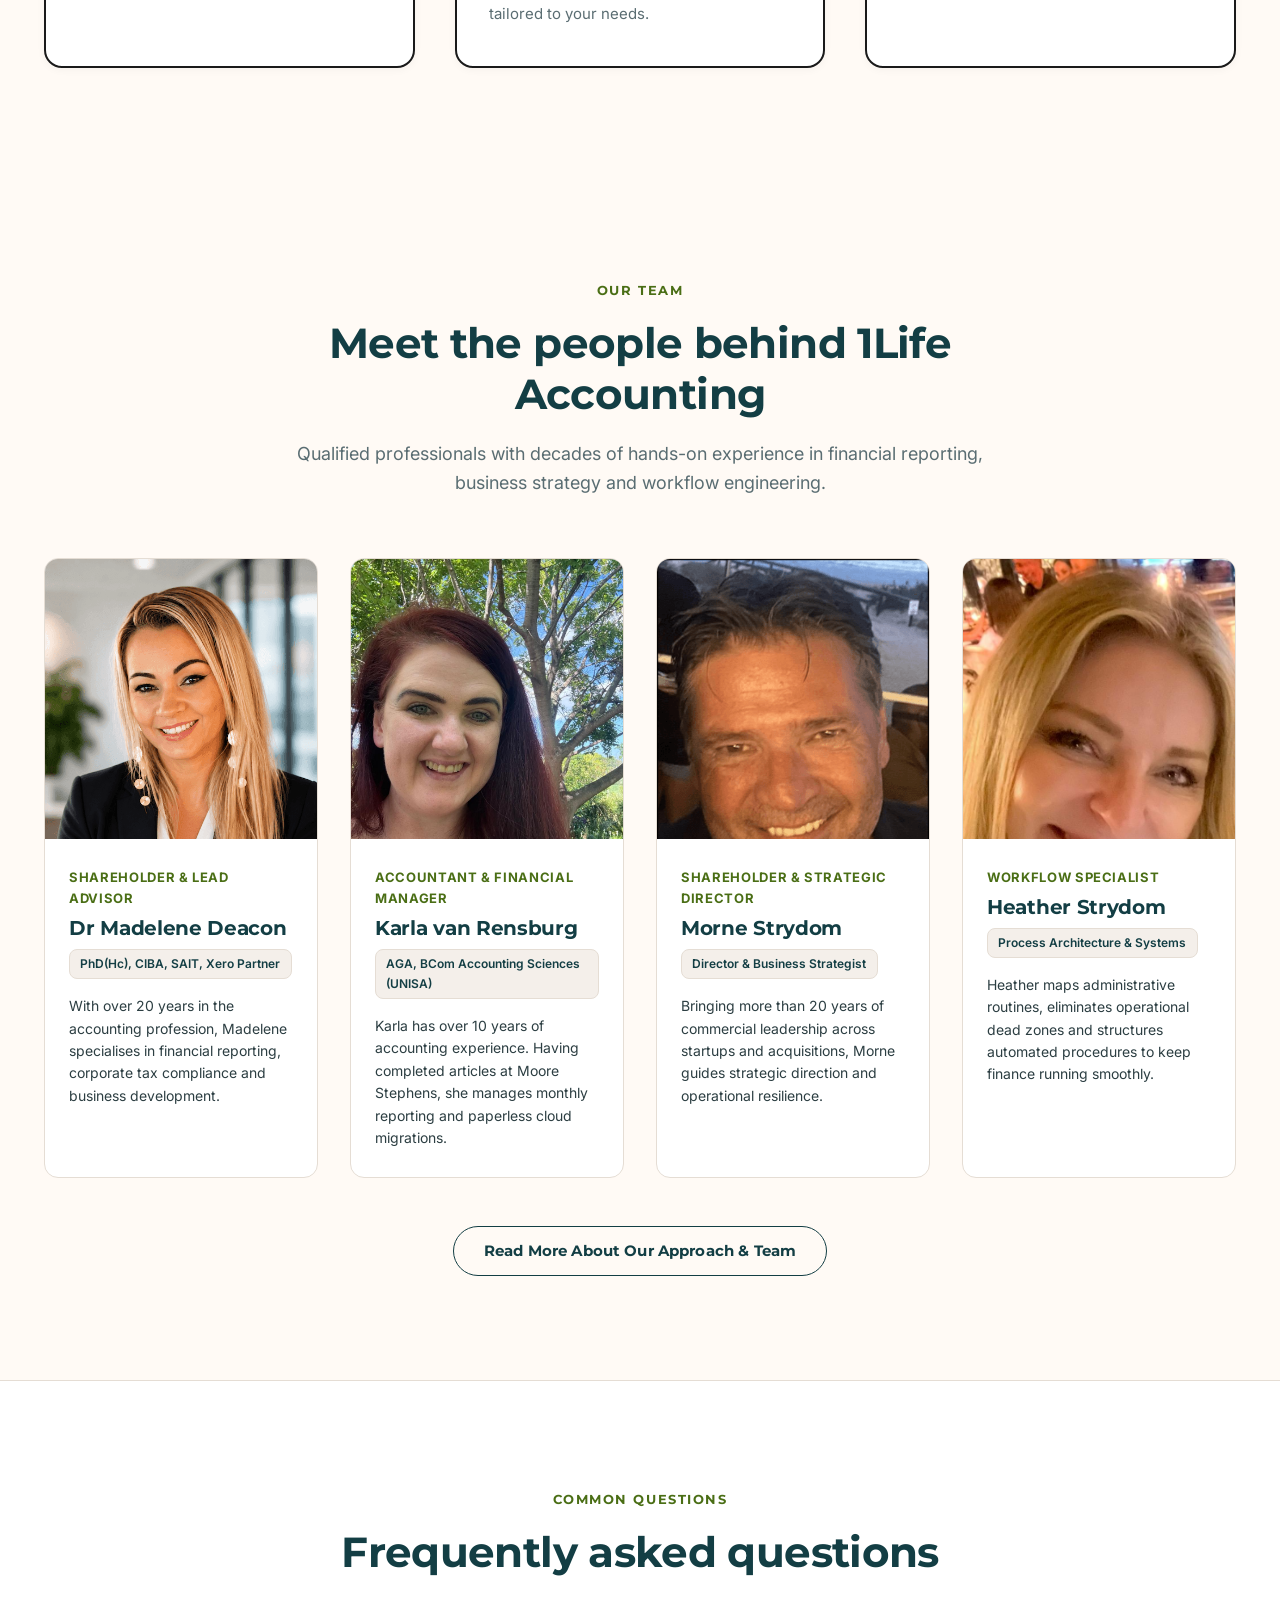
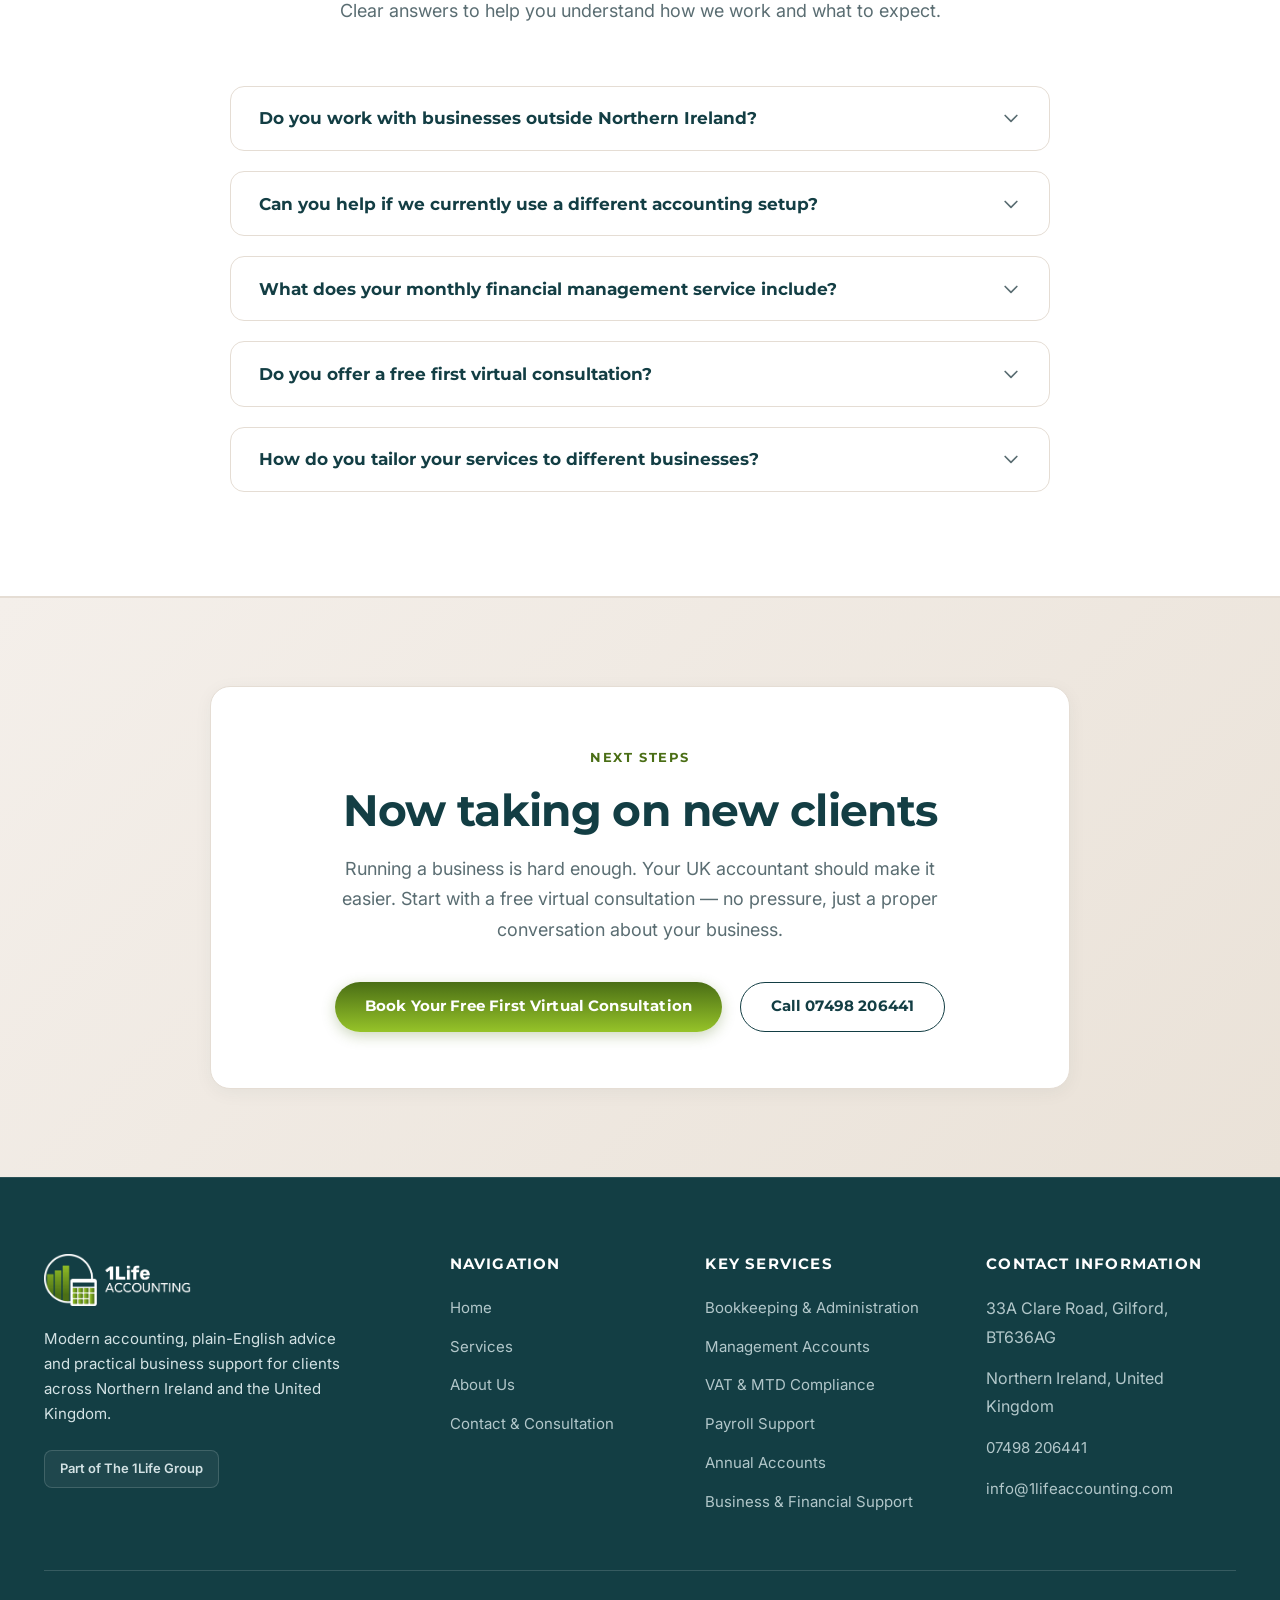
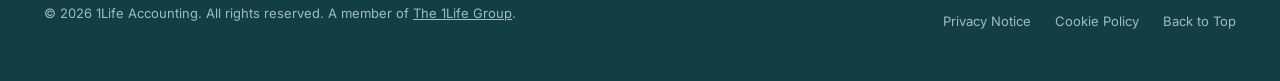
==== commit 663f693e: "Refresh 1Life Accounting positioning and content" ====
--- a/index.html
+++ b/index.html
@@ -4,14 +4,14 @@
   <meta charset="UTF-8">
   <meta name="viewport" content="width=device-width, initial-scale=1.0">
   <title>1Life Accounting | Accounting That Makes Business Clearer</title>
-  <meta name="description" content="Practical outsourced accounting, bookkeeping, and financial management for UK businesses. Combining experienced professionals with Xero-enabled processes. Based in Northern Ireland, supporting businesses across the UK.">
+  <meta name="description" content="Modern accounting for UK businesses, led by entrepreneurs. Get plain-English advice, cloud-based efficiencies and personal support from Northern Ireland to across the UK.">
   <link rel="canonical" href="https://1lifeaccounting.com/">
 
   <!-- Open Graph / Meta -->
   <meta property="og:type" content="website">
   <meta property="og:url" content="https://1lifeaccounting.com/">
   <meta property="og:title" content="1Life Accounting | Accounting That Makes Business Clearer">
-  <meta property="og:description" content="Practical outsourced accounting, bookkeeping, and financial management for UK businesses. Based in Northern Ireland, supporting businesses across the UK.">
+  <meta property="og:description" content="Modern accounting for UK businesses, led by entrepreneurs. Get plain-English advice, cloud-based efficiencies and personal support from Northern Ireland to across the UK.">
   <meta property="og:image" content="https://1lifeaccounting.com/assets/images/1life-accounting-social.jpg">
   <meta property="og:image:width" content="1200">
   <meta property="og:image:height" content="630">
@@ -42,7 +42,7 @@
     "name": "1Life Accounting",
     "url": "https://1lifeaccounting.com",
     "logo": "https://1lifeaccounting.com/assets/images/1life-accounting-logo.png",
-    "description": "Practical outsourced accounting, bookkeeping, VAT, payroll, and management accounts for UK businesses.",
+    "description": "Modern accounting and financial guidance for UK businesses, with plain-English advice and secure cloud-based collaboration.",
     "telephone": "+447498206441",
     "email": "info@1lifeaccounting.com",
     "address": {
@@ -82,7 +82,7 @@
       </nav>
 
       <div class="nav-actions">
-        <a href="contact/" class="btn btn-primary btn-sm cta-track" data-cta="header-book">Book a Free Consultation</a>
+        <a href="contact/" class="btn btn-primary btn-sm cta-track" data-cta="header-book">Free First Virtual Consultation</a>
         <button class="menu-toggle" id="menu-toggle" aria-label="Toggle navigation menu" aria-expanded="false" aria-controls="primary-nav">
           <svg fill="none" stroke="currentColor" viewBox="0 0 24 24" aria-hidden="true">
             <path stroke-linecap="round" stroke-linejoin="round" stroke-width="2" d="M4 6h16M4 12h16M4 18h16" />
@@ -104,13 +104,13 @@
             <span class="headline-white">for UK Businesses</span>
           </h1>
           <p class="hero-desc">
-            Outsourced accounting for UK businesses, led by business people with real-world experience.
+            Led by entrepreneurs who understand what it takes to build and run a business.
           </p>
           <p class="hero-subdesc">
-            Based in Northern Ireland, supporting clients across the UK with Xero-enabled bookkeeping, management accounts, VAT and Making Tax Digital.
+            Based in Northern Ireland, serving businesses across the UK with clear advice, modern cloud-based accounting and personal support.
           </p>
           <div class="hero-actions">
-            <a href="contact/" class="btn btn-primary cta-track" data-cta="hero-book">Book a Free Consultation</a>
+            <a href="contact/" class="btn btn-primary cta-track" data-cta="hero-book">Book your free first virtual consultation</a>
             <a href="services/" class="btn btn-outline">Explore Our Services</a>
           </div>
         </div>
@@ -120,148 +120,55 @@
     <!-- ==========================================================================
          5.3 Trust and Positioning Strip
          ========================================================================== -->
-    <section class="trust-strip" aria-label="Key Positioning Pillars">
-      <div class="container">
-        <div class="trust-grid">
+    <section class="section partnership-benefits" aria-labelledby="benefits-heading">
+      <div class="container">
+        <div class="section-header">
+          <div class="eyebrow">Partnership Benefits</div>
+          <h2 id="benefits-heading" class="section-title">Business-minded accounting, built around you.</h2>
+        </div>
+        <div class="benefits-grid">
           <div class="trust-pillar">
             <div class="pillar-icon">
-              <svg fill="none" stroke="currentColor" viewBox="0 0 24 24" aria-hidden="true">
-                <path stroke-linecap="round" stroke-linejoin="round" stroke-width="2" d="M3.055 11H5a2 2 0 012 2v1a2 2 0 002 2 2 2 0 012 2v2.945M8 3.935V5.5A2.5 2.5 0 0010.5 8h.5a2 2 0 012 2 2 2 0 104 0 2 2 0 012-2h1.064M15 20.488V18a2 2 0 012-2h3.064M21 12a9 9 0 11-18 0 9 9 0 0118 0z" />
-              </svg>
-            </div>
-            <h3>UK-Wide Support</h3>
-            <p>Based in Northern Ireland, readily available remotely across the United Kingdom.</p>
+              <svg fill="none" stroke="currentColor" viewBox="0 0 24 24" aria-hidden="true"><path stroke-linecap="round" stroke-linejoin="round" stroke-width="1.7" d="M3 3v18h18M7 14l4-4 4 3 6-7M17 6h4v4" /></svg>
+            </div>
+            <h3>Modern Methods – Cost Savings</h3>
+            <p>Digital efficiencies create high accuracy and cost savings.</p>
           </div>
 
           <div class="trust-pillar">
             <div class="pillar-icon">
-              <svg fill="none" stroke="currentColor" viewBox="0 0 24 24" aria-hidden="true">
-                <path stroke-linecap="round" stroke-linejoin="round" stroke-width="2" d="M9 3v2m6-2v2M9 19v2m6-2v2M5 9H3m2 6H3m18-6h-2m2 6h-2M7 19h10a2 2 0 002-2V7a2 2 0 00-2-2H7a2 2 0 00-2 2v10a2 2 0 002 2zM9 9h6v6H9V9z" />
-              </svg>
-            </div>
-            <h3>Xero-Enabled</h3>
-            <p>Modern bookkeeping, paperless workflows and automated reconciliation.</p>
+              <svg fill="none" stroke="currentColor" viewBox="0 0 24 24" aria-hidden="true"><path stroke-linecap="round" stroke-linejoin="round" stroke-width="1.7" d="M12 3 4 6v5c0 5 3.4 8.2 8 10 4.6-1.8 8-5 8-10V6l-8-3Zm-3 9 2 2 4-4" /></svg>
+            </div>
+            <h3>Highly Qualified Professionals</h3>
+            <p>Our team brings accounting training under IFRS and UK GAAP, alongside credentials including AGA.</p>
           </div>
 
           <div class="trust-pillar">
             <div class="pillar-icon">
-              <svg fill="none" stroke="currentColor" viewBox="0 0 24 24" aria-hidden="true">
-                <path stroke-linecap="round" stroke-linejoin="round" stroke-width="2" d="M9 19v-6a2 2 0 00-2-2H5a2 2 0 00-2 2v6a2 2 0 002 2h2a2 2 0 002-2zm0 0V9a2 2 0 012-2h2a2 2 0 012 2v10m-6 0a2 2 0 002 2h2a2 2 0 002-2m0 0V5a2 2 0 012-2h2a2 2 0 012 2v14a2 2 0 01-2 2h-2a2 2 0 01-2-2z" />
-              </svg>
-            </div>
-            <h3>Practical Business Insight</h3>
-            <p>Management accounts and information that business owners can actually act on.</p>
+              <svg fill="none" stroke="currentColor" viewBox="0 0 24 24" aria-hidden="true"><path stroke-linecap="round" stroke-linejoin="round" stroke-width="1.7" d="M16 21v-2a4 4 0 0 0-4-4H6a4 4 0 0 0-4 4v2m7-10a4 4 0 1 0 0-8 4 4 0 0 0 0 8Zm7-3h6m-3-3v6" /></svg>
+            </div>
+            <h3>Led by Successful Business People</h3>
+            <p>Accountancy led by experienced and successful business people.</p>
           </div>
 
           <div class="trust-pillar">
             <div class="pillar-icon">
-              <svg fill="none" stroke="currentColor" viewBox="0 0 24 24" aria-hidden="true">
-                <path stroke-linecap="round" stroke-linejoin="round" stroke-width="2" d="M12 4.354a4 4 0 110 5.292M15 21H3v-1a6 6 0 0112 0v1zm0 0h6v-1a6 6 0 00-9-5.197M13 7a4 4 0 11-8 0 4 4 0 018 0z" />
-              </svg>
-            </div>
-            <h3>Personal Service</h3>
-            <p>Work directly with experienced professionals, not an anonymous helpdesk.</p>
-          </div>
-        </div>
-      </div>
-    </section>
-
-    <!-- ==========================================================================
-         5.4 Services Overview (6 Verified Categories)
-         ========================================================================== -->
-    <section class="section" id="services" aria-labelledby="services-heading">
-      <div class="container">
-        <div class="section-header">
-          <div class="eyebrow">Services Overview</div>
-          <h2 id="services-heading" class="section-title">Reliable financial support, tailored to your business.</h2>
-          <p class="section-subtitle">
-            We provide structured financial operations to keep your records accurate, compliant and clear.
-          </p>
-        </div>
-
-        <div class="services-grid-six">
-          <!-- 1. Bookkeeping & Financial Administration -->
-          <div class="service-box">
-            <div class="service-icon-wrap">
-              <svg fill="none" stroke="currentColor" viewBox="0 0 24 24" aria-hidden="true"><path stroke-linecap="round" stroke-linejoin="round" stroke-width="2" d="M9 12h6m-6 4h6m2 5H7a2 2 0 01-2-2V5a2 2 0 012-2h5.586a1 1 0 01.707.293l5.414 5.414a1 1 0 01.293.707V19a2 2 0 01-2 2z" /></svg>
-            </div>
-            <h3>Bookkeeping & Financial Administration</h3>
-            <p>Systematic transaction recording, debtor follow-ups, customer invoicing, supplier statement reconciliations and payment administration.</p>
-            <ul class="service-box-features">
-              <li><svg fill="none" stroke="currentColor" viewBox="0 0 24 24"><path stroke-linecap="round" stroke-linejoin="round" stroke-width="2" d="M5 13l4 4L19 7" /></svg><span>Debtor & invoicing management</span></li>
-              <li><svg fill="none" stroke="currentColor" viewBox="0 0 24 24"><path stroke-linecap="round" stroke-linejoin="round" stroke-width="2" d="M5 13l4 4L19 7" /></svg><span>Creditor & payment administration</span></li>
-            </ul>
-          </div>
-
-          <!-- 2. Management Accounts -->
-          <div class="service-box">
-            <div class="service-icon-wrap">
-              <svg fill="none" stroke="currentColor" viewBox="0 0 24 24" aria-hidden="true"><path stroke-linecap="round" stroke-linejoin="round" stroke-width="2" d="M9 19v-6a2 2 0 00-2-2H5a2 2 0 00-2 2v6a2 2 0 002 2h2a2 2 0 002-2zm0 0V9a2 2 0 012-2h2a2 2 0 012 2v10m-6 0a2 2 0 002 2h2a2 2 0 002-2m0 0V5a2 2 0 012-2h2a2 2 0 012 2v14a2 2 0 01-2 2h-2a2 2 0 01-2-2z" /></svg>
-            </div>
-            <h3>Management Accounts</h3>
-            <p>Regular monthly reporting that provides clear visibility into cash flow, revenue trends, profit margins and financial health.</p>
-            <ul class="service-box-features">
-              <li><svg fill="none" stroke="currentColor" viewBox="0 0 24 24"><path stroke-linecap="round" stroke-linejoin="round" stroke-width="2" d="M5 13l4 4L19 7" /></svg><span>Monthly performance dashboards</span></li>
-              <li><svg fill="none" stroke="currentColor" viewBox="0 0 24 24"><path stroke-linecap="round" stroke-linejoin="round" stroke-width="2" d="M5 13l4 4L19 7" /></svg><span>Working capital reviews</span></li>
-            </ul>
-          </div>
-
-          <!-- 3. VAT & Making Tax Digital -->
-          <div class="service-box">
-            <div class="service-icon-wrap">
-              <svg fill="none" stroke="currentColor" viewBox="0 0 24 24" aria-hidden="true"><path stroke-linecap="round" stroke-linejoin="round" stroke-width="2" d="M9 7h6m0 10v-3m-3 3h.01M9 17h.01M9 14h.01M12 14h.01M15 11h.01M12 11h.01M9 11h.01M7 21h10a2 2 0 002-2V5a2 2 0 00-2-2H7a2 2 0 00-2 2v14a2 2 0 002 2z" /></svg>
-            </div>
-            <h3>VAT & Making Tax Digital</h3>
-            <p>Timely VAT preparation, digital reconciliations and HMRC submissions to keep your entity compliant and penalty-free.</p>
-            <ul class="service-box-features">
-              <li><svg fill="none" stroke="currentColor" viewBox="0 0 24 24"><path stroke-linecap="round" stroke-linejoin="round" stroke-width="2" d="M5 13l4 4L19 7" /></svg><span>Quarterly VAT returns & checks</span></li>
-              <li><svg fill="none" stroke="currentColor" viewBox="0 0 24 24"><path stroke-linecap="round" stroke-linejoin="round" stroke-width="2" d="M5 13l4 4L19 7" /></svg><span>Making Tax Digital (MTD) workflows</span></li>
-            </ul>
-          </div>
-
-          <!-- 4. Payroll Support -->
-          <div class="service-box">
-            <div class="service-icon-wrap">
-              <svg fill="none" stroke="currentColor" viewBox="0 0 24 24" aria-hidden="true"><path stroke-linecap="round" stroke-linejoin="round" stroke-width="2" d="M17 20h5v-2a3 3 0 00-5.356-1.857M17 20H7m10 0v-2c0-.656-.126-1.283-.356-1.857M7 20H2v-2a3 3 0 015.356-1.857M7 20v-2c0-.656.126-1.283.356-1.857m0 0a5.002 5.002 0 019.288 0M15 7a3 3 0 11-6 0 3 3 0 016 0zm6 3a2 2 0 11-4 0 2 2 0 014 0zM7 10a2 2 0 11-4 0 2 2 0 014 0z" /></svg>
-            </div>
-            <h3>Payroll Support</h3>
-            <p>Accurate payslip generation, pension auto-enrolment contributions, Real Time Information (RTI) submissions to HMRC and year-end documentation.</p>
-            <ul class="service-box-features">
-              <li><svg fill="none" stroke="currentColor" viewBox="0 0 24 24"><path stroke-linecap="round" stroke-linejoin="round" stroke-width="2" d="M5 13l4 4L19 7" /></svg><span>RTI reporting to HMRC</span></li>
-              <li><svg fill="none" stroke="currentColor" viewBox="0 0 24 24"><path stroke-linecap="round" stroke-linejoin="round" stroke-width="2" d="M5 13l4 4L19 7" /></svg><span>Workplace pension filings</span></li>
-            </ul>
-          </div>
-
-          <!-- 5. Annual Accounts & Compliance -->
-          <div class="service-box">
-            <div class="service-icon-wrap">
-              <svg fill="none" stroke="currentColor" viewBox="0 0 24 24" aria-hidden="true"><path stroke-linecap="round" stroke-linejoin="round" stroke-width="2" d="M8 14v3m4-3v3m4-3v3M3 21h18M3 10h18M3 7l9-4 9 4M4 10h16v11H4V10z" /></svg>
-            </div>
-            <h3>Annual Accounts & Compliance</h3>
-            <p>Preparation of annual statutory financial statements, balance sheet reconciliations, Companies House confirmation statements and administrative filings.</p>
-            <ul class="service-box-features">
-              <li><svg fill="none" stroke="currentColor" viewBox="0 0 24 24"><path stroke-linecap="round" stroke-linejoin="round" stroke-width="2" d="M5 13l4 4L19 7" /></svg><span>Annual financial statements</span></li>
-              <li><svg fill="none" stroke="currentColor" viewBox="0 0 24 24"><path stroke-linecap="round" stroke-linejoin="round" stroke-width="2" d="M5 13l4 4L19 7" /></svg><span>Companies House confirmation filings</span></li>
-            </ul>
-          </div>
-
-          <!-- 6. Business & Financial Support -->
-          <div class="service-box">
-            <div class="service-icon-wrap">
-              <svg fill="none" stroke="currentColor" viewBox="0 0 24 24" aria-hidden="true"><path stroke-linecap="round" stroke-linejoin="round" stroke-width="2" d="M13 7h8m0 0v8m0-8l-8 8-4-4-6 6" /></svg>
-            </div>
-            <h3>Business & Financial Support</h3>
-            <p>Financial health diagnostics, workflow process improvement and business strategy, with tax support provided subject to confirmed engagement scope.</p>
-            <ul class="service-box-features">
-              <li><svg fill="none" stroke="currentColor" viewBox="0 0 24 24"><path stroke-linecap="round" stroke-linejoin="round" stroke-width="2" d="M5 13l4 4L19 7" /></svg><span>Financial health diagnostics</span></li>
-              <li><svg fill="none" stroke="currentColor" viewBox="0 0 24 24"><path stroke-linecap="round" stroke-linejoin="round" stroke-width="2" d="M5 13l4 4L19 7" /></svg><span>Workflow & systems architecture</span></li>
-            </ul>
-          </div>
-        </div>
-
+              <svg fill="none" stroke="currentColor" viewBox="0 0 24 24" aria-hidden="true"><path stroke-linecap="round" stroke-linejoin="round" stroke-width="1.7" d="M4 5h16v12H8l-4 3V5Zm4 4h8m-8 4h5" /></svg>
+            </div>
+            <h3>Cloud-Based Technology</h3>
+            <p>Modern, automated tools support secure, efficient collaboration.</p>
+          </div>
+
+          <div class="trust-pillar">
+            <div class="pillar-icon">
+              <svg fill="none" stroke="currentColor" viewBox="0 0 24 24" aria-hidden="true"><path stroke-linecap="round" stroke-linejoin="round" stroke-width="1.7" d="M12 3 4 6v5c0 5 3.4 8.2 8 10 4.6-1.8 8-5 8-10V6l-8-3Zm0 5v4l3 2" /></svg>
+            </div>
+            <h3>Business GP</h3>
+            <p>We interpret your numbers to help diagnose the health of your business.</p>
+          </div>
+        </div>
         <div class="section-cta-wrap">
-          <a href="services/" class="btn btn-outline" style="margin-right: 0.75rem;">View Detailed Services</a>
-          <a href="contact/" class="btn btn-primary cta-track" data-cta="services-discuss">Discuss Your Requirements</a>
+          <a href="services/" class="btn btn-outline">Explore Our Services</a>
         </div>
       </div>
     </section>
@@ -278,7 +185,7 @@
             Most business owners do not lack ambition; they lack timely, uncluttered information. When bookkeeping is months behind or confined to static year-end reports, making sensible choices about hiring, purchasing or cash flow feels like guesswork.
           </p>
           <p>
-            At 1Life Accounting, we combine commercial business experience with disciplined accounting standards. We don't just balance ledgers — we structure your processes so that financial information arrives in time to be useful.
+            At 1Life Accounting, we combine commercial business experience with disciplined accounting standards. We understand the work of building a business because we are doing it too. We explain the numbers in plain English, so financial information arrives in time to be useful.
           </p>
           <div class="editorial-callout">
             <p>“We work as a collaborative partner alongside your leadership team, turning everyday operational data into clear management guidance.”</p>
@@ -292,8 +199,8 @@
                 <svg fill="none" stroke="currentColor" viewBox="0 0 24 24" aria-hidden="true"><path stroke-linecap="round" stroke-linejoin="round" stroke-width="2" d="M9 12l2 2 4-4m6 2a9 9 0 11-18 0 9 9 0 0118 0z" /></svg>
               </div>
               <div class="editorial-item-text">
-                <h4>Commercial perspective</h4>
-                <p>Decades of collective experience directing enterprises, managing cash cycles and executing growth strategies.</p>
+                <h4>Led by entrepreneurs</h4>
+                <p>We know what it takes to build a business because we are doing it too.</p>
               </div>
             </div>
 
@@ -302,8 +209,8 @@
                 <svg fill="none" stroke="currentColor" viewBox="0 0 24 24" aria-hidden="true"><path stroke-linecap="round" stroke-linejoin="round" stroke-width="2" d="M12 8v4l3 3m6-3a9 9 0 11-18 0 9 9 0 0118 0z" /></svg>
               </div>
               <div class="editorial-item-text">
-                <h4>Paperless & automated handoffs</h4>
-                <p>Eliminating operational bottlenecks by standardising document collection, invoicing and cloud reconciliations.</p>
+                <h4>Modern cloud-based processes</h4>
+                <p>Automated, cloud-powered tools create digital efficiencies and secure collaboration.</p>
               </div>
             </div>
 
@@ -312,8 +219,8 @@
                 <svg fill="none" stroke="currentColor" viewBox="0 0 24 24" aria-hidden="true"><path stroke-linecap="round" stroke-linejoin="round" stroke-width="2" d="M13 16h-1v-4h-1m1-4h.01M21 12a9 9 0 11-18 0 9 9 0 0118 0z" /></svg>
               </div>
               <div class="editorial-item-text">
-                <h4>Accessible, approachable professionals</h4>
-                <p>When you have a question, you speak directly with qualified advisors who understand your operations.</p>
+                <h4>Plain-English advice</h4>
+                <p>Get real support from people who understand your business when you need it.</p>
               </div>
             </div>
           </div>
@@ -338,7 +245,7 @@
           <div class="step-card">
             <div class="step-badge">1</div>
             <h3>Let’s talk</h3>
-            <p>Book a free introductory meeting — either virtually or at our Northern Ireland office. Tell us about your business, current finance processes and what you need support with.</p>
+            <p>Book your free first virtual consultation. No pressure — just a proper conversation about your business and the challenges you are working through.</p>
           </div>
 
           <div class="step-card">
@@ -350,47 +257,7 @@
           <div class="step-card">
             <div class="step-badge">3</div>
             <h3>Stay on top of your numbers</h3>
-            <p>We establish efficient cloud workflows, take care of day-to-day administration and provide timely management reports so you can make informed decisions with confidence.</p>
-          </div>
-        </div>
-      </div>
-    </section>
-
-    <!-- ==========================================================================
-         5.7 Transparent Pricing Introduction
-         ========================================================================== -->
-    <section class="section section-alt" id="pricing" aria-labelledby="pricing-heading">
-      <div class="container">
-        <div class="section-header">
-          <div class="eyebrow">Clear Pricing</div>
-          <h2 id="pricing-heading" class="section-title">Straightforward support, tailored to your business.</h2>
-          <p class="section-subtitle">
-            Transparent retainers agreed upfront so there are no surprises at month-end.
-          </p>
-        </div>
-
-        <div class="pricing-panel">
-          <div class="pricing-panel-content">
-            <h3>Monthly Financial Management</h3>
-            <p>
-              Our monthly management service provides regular bookkeeping, reconciliation and oversight. Fees reflect the transaction volume, frequency of reporting and complexity of your business.
-            </p>
-            <ul class="pricing-scope-points">
-              <li><svg fill="none" stroke="currentColor" viewBox="0 0 24 24"><path stroke-linecap="round" stroke-linejoin="round" stroke-width="2" d="M5 13l4 4L19 7" /></svg><span>Xero cloud bookkeeping and bank feed reconciliation</span></li>
-              <li><svg fill="none" stroke="currentColor" viewBox="0 0 24 24"><path stroke-linecap="round" stroke-linejoin="round" stroke-width="2" d="M5 13l4 4L19 7" /></svg><span>Monthly management reporting & financial oversight</span></li>
-              <li><svg fill="none" stroke="currentColor" viewBox="0 0 24 24"><path stroke-linecap="round" stroke-linejoin="round" stroke-width="2" d="M5 13l4 4L19 7" /></svg><span>VAT preparation and Making Tax Digital submissions</span></li>
-              <li><svg fill="none" stroke="currentColor" viewBox="0 0 24 24"><path stroke-linecap="round" stroke-linejoin="round" stroke-width="2" d="M5 13l4 4L19 7" /></svg><span>Direct advisor contact and ongoing guidance</span></li>
-            </ul>
-            <a href="contact/" class="btn btn-primary cta-track" data-cta="pricing-proposal">Request a Tailored Proposal</a>
-          </div>
-
-          <div class="pricing-quote-box">
-            <div class="quote-label">Monthly Management</div>
-            <div class="quote-amount">£150<span>/month</span></div>
-            <p class="quote-qualifier">
-              Starting from £150 per month for qualifying basic requirements. Services and fees are agreed according to your specific transaction volume and entity requirements.
-            </p>
-            <a href="contact/" class="btn btn-outline" style="width: 100%;">Discuss Pricing with Us</a>
+            <p>We agree clear ways of working, use secure cloud collaboration and provide timely financial guidance so you can make informed decisions with confidence.</p>
           </div>
         </div>
       </div>
@@ -420,7 +287,7 @@
               <h3 class="team-member-name">Dr Madelene Deacon</h3>
               <span class="team-member-creds">PhD(Hc), CIBA, SAIT, Xero Partner</span>
               <p class="team-member-bio">
-                With over 20 years in the accounting profession, Madelene specializes in financial reporting, corporate tax compliance and business development.
+                With over 20 years in the accounting profession, Madelene specialises in financial reporting, corporate tax compliance and business development.
               </p>
             </div>
           </div>
@@ -497,7 +364,7 @@
               <svg fill="none" stroke="currentColor" viewBox="0 0 24 24" aria-hidden="true"><path stroke-linecap="round" stroke-linejoin="round" stroke-width="2" d="M19 9l-7 7-7-7" /></svg>
             </button>
             <div class="faq-content">
-              <p>Yes. While our physical office is located in Gilford, Northern Ireland, we provide complete cloud-based accounting and bookkeeping services to businesses located anywhere across the United Kingdom via secure remote workflows.</p>
+              <p>Yes. While our physical office is located in Gilford, Northern Ireland, we provide cloud-based accounting and bookkeeping services to businesses located anywhere across the United Kingdom via secure remote workflows.</p>
             </div>
           </div>
 
@@ -507,7 +374,7 @@
               <svg fill="none" stroke="currentColor" viewBox="0 0 24 24" aria-hidden="true"><path stroke-linecap="round" stroke-linejoin="round" stroke-width="2" d="M19 9l-7 7-7-7" /></svg>
             </button>
             <div class="faq-content">
-              <p>Yes. We assist clients in transitioning from desktop spreadsheets, legacy accounting packages or alternative systems onto modern cloud platforms such as Xero, ensuring historical balances and master records migrate cleanly.</p>
+              <p>Yes. We use modern, automated cloud-powered tools and secure collaboration to keep financial processes clear and efficient. We can discuss suitable systems for your business during your consultation.</p>
             </div>
           </div>
 
@@ -523,11 +390,11 @@
 
           <div class="faq-item">
             <button class="faq-trigger" aria-expanded="false">
-              <span>Do you offer a free introductory meeting?</span>
+              <span>Do you offer a free first virtual consultation?</span>
               <svg fill="none" stroke="currentColor" viewBox="0 0 24 24" aria-hidden="true"><path stroke-linecap="round" stroke-linejoin="round" stroke-width="2" d="M19 9l-7 7-7-7" /></svg>
             </button>
             <div class="faq-content">
-              <p>Yes. We offer an exploratory introductory consultation at no cost, either in person at our Northern Ireland office or via a scheduled video conference, to assess your current setup and discuss how we can support your business.</p>
+              <p>Yes. Your first virtual consultation is free. There is no pressure — just a proper conversation about your business and the support you may need.</p>
             </div>
           </div>
 
@@ -537,7 +404,7 @@
               <svg fill="none" stroke="currentColor" viewBox="0 0 24 24" aria-hidden="true"><path stroke-linecap="round" stroke-linejoin="round" stroke-width="2" d="M19 9l-7 7-7-7" /></svg>
             </button>
             <div class="faq-content">
-              <p>Every business operates with distinct volumes and internal capabilities. Rather than offering one-size-fits-all packages, we conduct a needs assessment to agree upon the exact split of duties, reporting frequencies and software integrations required.</p>
+              <p>Every business has different needs. We listen, explain your numbers in plain English and agree a suitable scope of accounting and business support with you.</p>
             </div>
           </div>
         </div>
@@ -551,10 +418,10 @@
       <div class="container">
         <div class="conversion-box">
           <div class="eyebrow" style="background-color: var(--color-white);">Next Steps</div>
-          <h2 id="conversion-heading">Ready for more clarity in your business finances?</h2>
-          <p>Tell us what you need. We'll arrange a conversation about the right support for your business.</p>
+          <h2 id="conversion-heading">Now taking on new clients</h2>
+          <p>Running a business is hard enough. Your UK accountant should make it easier. Start with a free virtual consultation — no pressure, just a proper conversation about your business.</p>
           <div class="conversion-box-actions">
-            <a href="contact/" class="btn btn-primary cta-track" data-cta="final-request">Request a Free Consultation</a>
+            <a href="contact/" class="btn btn-primary cta-track" data-cta="final-request">Book Your Free First Virtual Consultation</a>
             <a href="tel:07498206441" class="btn btn-outline phone-track">Call 07498 206441</a>
           </div>
         </div>
@@ -571,7 +438,7 @@
         <div class="footer-brand-col">
           <img src="assets/images/1life-accounting-logo-white.png" alt="1Life Accounting" width="1374" height="487">
           <p>
-            Practical outsourced accounting, bookkeeping and financial management for businesses across Northern Ireland and the United Kingdom.
+            Modern accounting, plain-English advice and practical business support for clients across Northern Ireland and the United Kingdom.
           </p>
           <a href="https://the1lifegroup.com" class="footer-group-badge" target="_blank" rel="noopener noreferrer">Part of The 1Life Group</a>
         </div>
--- a/css/style.css
+++ b/css/style.css
@@ -639,6 +639,26 @@
   gap: 2.25rem;
 }
 
+.benefits-grid {
+  display: grid;
+  grid-template-columns: repeat(6, minmax(0, 1fr));
+  gap: 1.5rem;
+}
+
+.benefits-grid .trust-pillar {
+  grid-column: span 2;
+}
+
+@media (min-width: 861px) {
+  .benefits-grid .trust-pillar:nth-child(4) {
+    grid-column: 2 / span 2;
+  }
+
+  .benefits-grid .trust-pillar:nth-child(5) {
+    grid-column: 4 / span 2;
+  }
+}
+
 .trust-pillar {
   display: flex;
   flex-direction: column;
@@ -699,15 +719,35 @@
 }
 
 @media (max-width: 860px) {
-  .trust-grid {
+  .trust-grid,
+  .benefits-grid {
     grid-template-columns: repeat(2, 1fr);
     gap: 2rem 1.5rem;
   }
+
+  .benefits-grid .trust-pillar:nth-child(4),
+  .benefits-grid .trust-pillar:nth-child(5) {
+    grid-column: span 1;
+  }
+
+  .benefits-grid .trust-pillar { grid-column: span 1; }
+
+  .benefits-grid .trust-pillar:last-child {
+    grid-column: 1 / -1;
+    width: calc(50% - 0.75rem);
+    justify-self: center;
+  }
 }
 
 @media (max-width: 520px) {
-  .trust-grid {
+  .trust-grid,
+  .benefits-grid {
     grid-template-columns: 1fr;
+  }
+
+  .benefits-grid .trust-pillar:last-child {
+    grid-column: auto;
+    width: 100%;
   }
 }
 
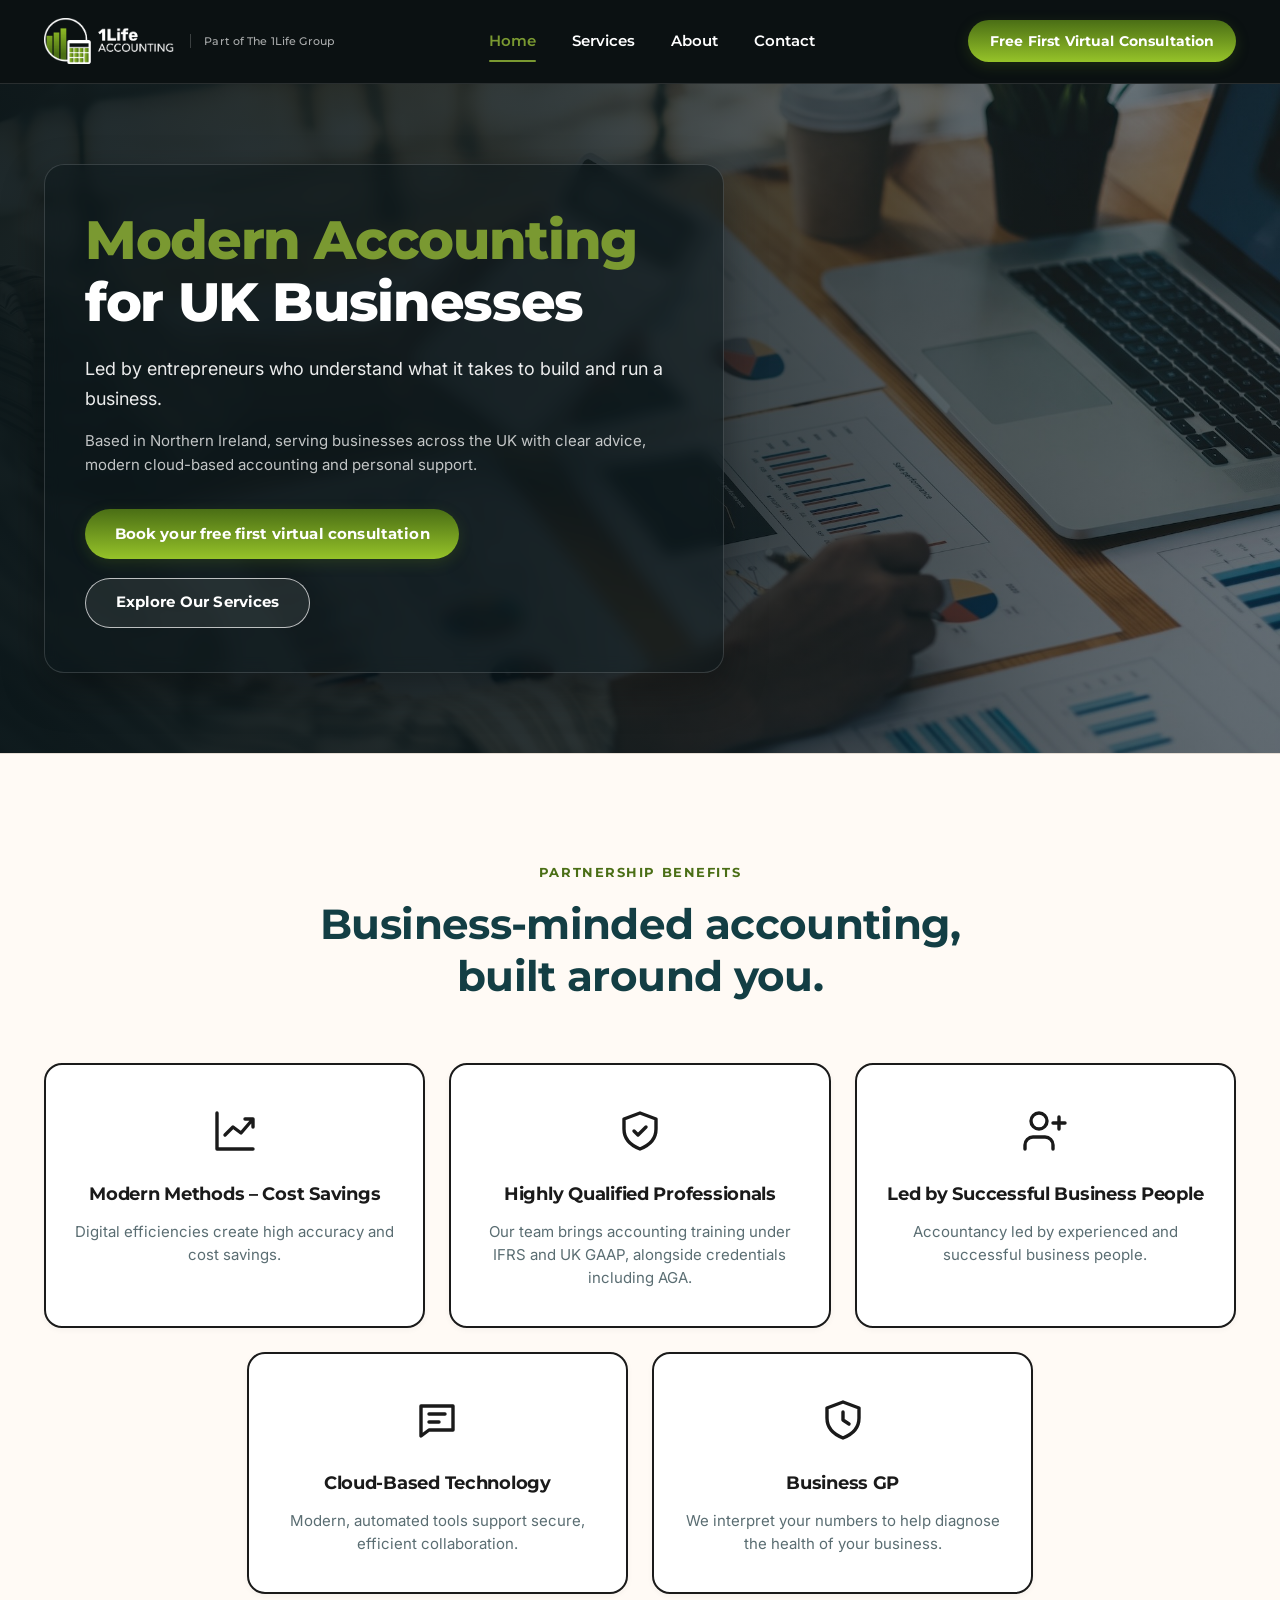
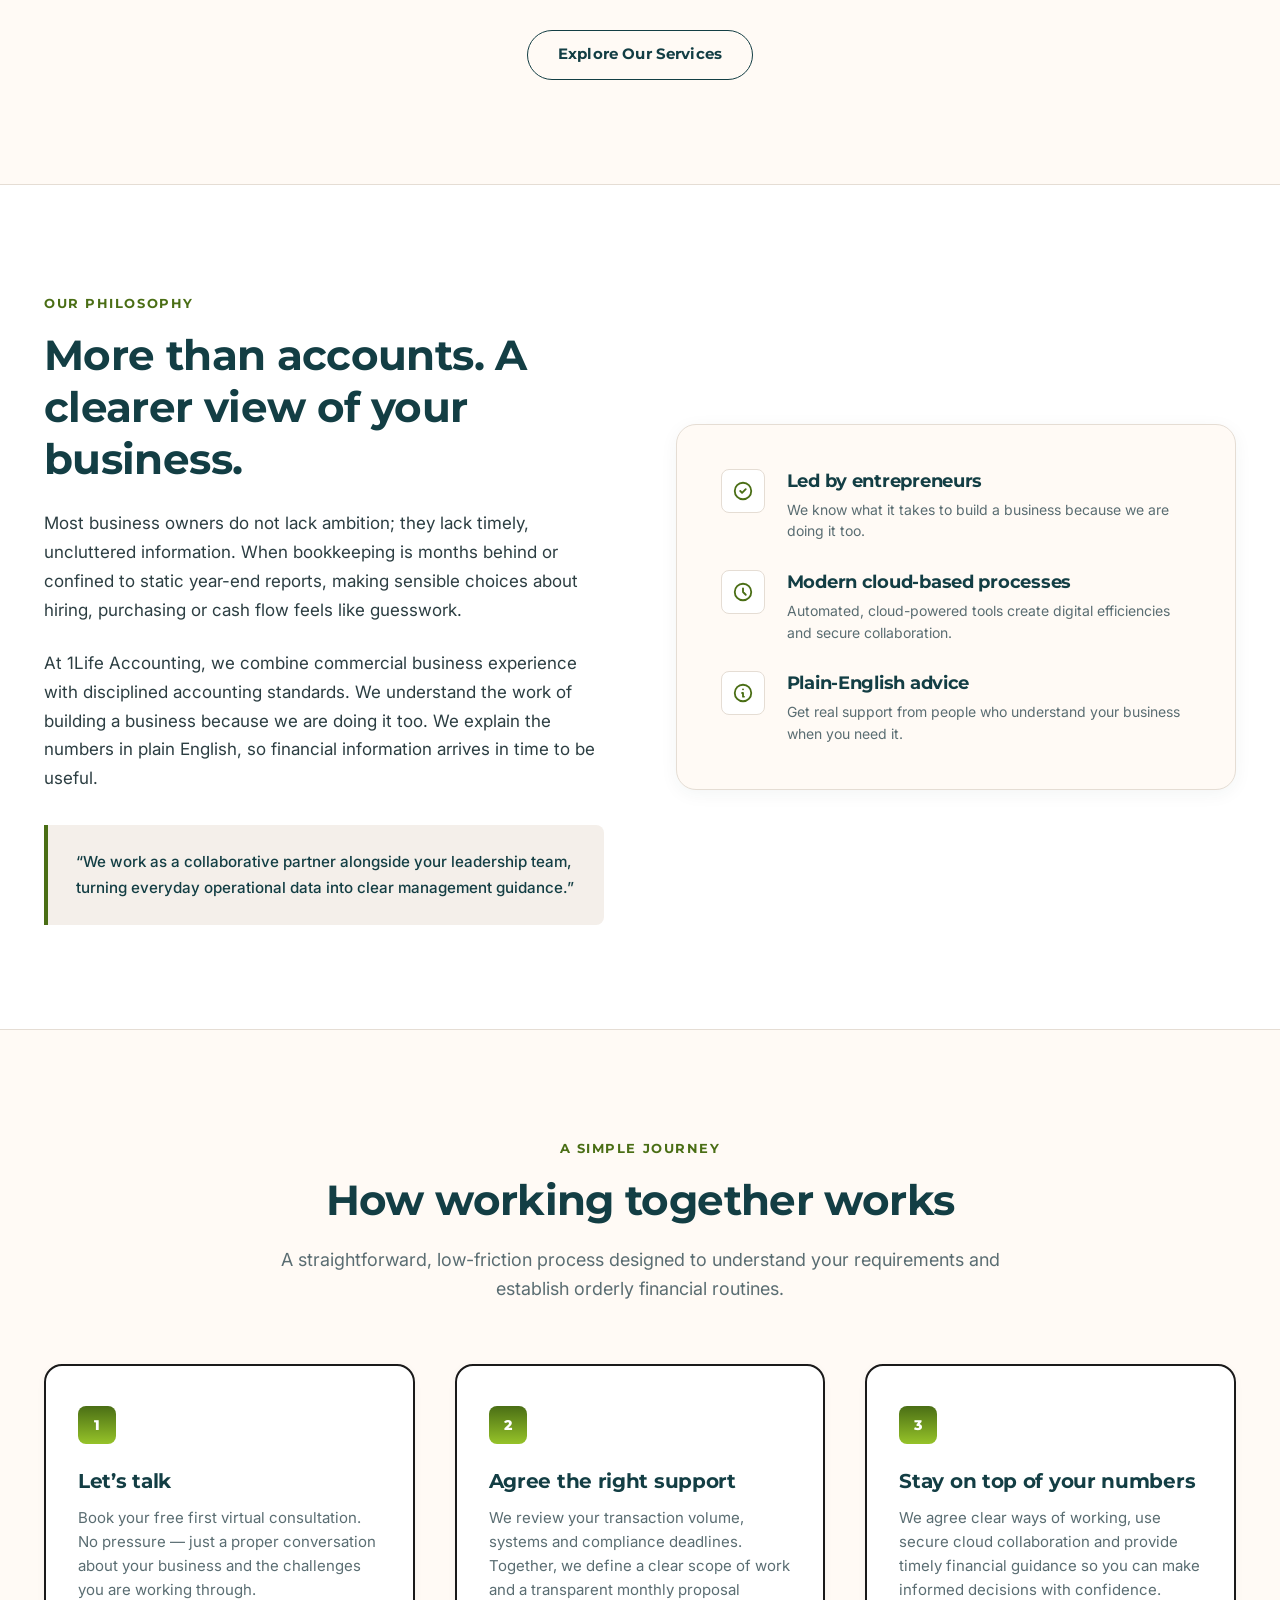
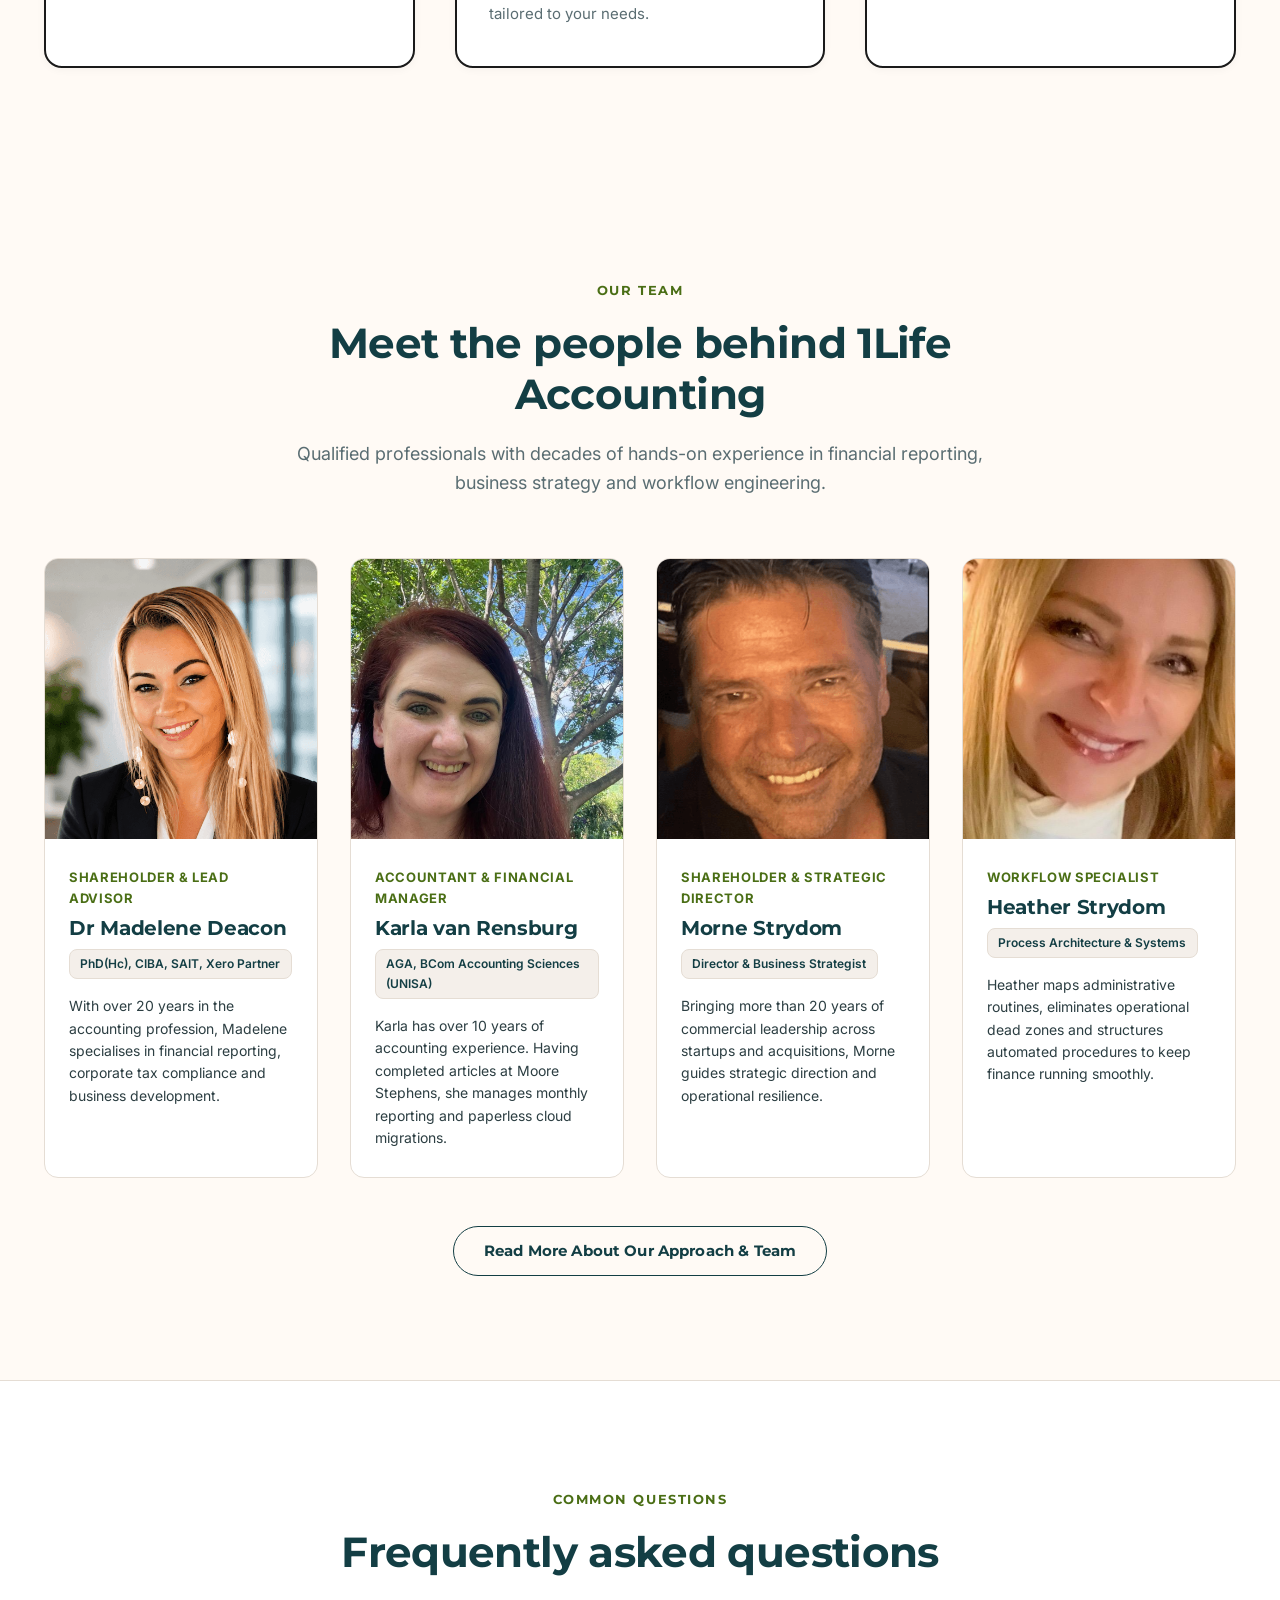
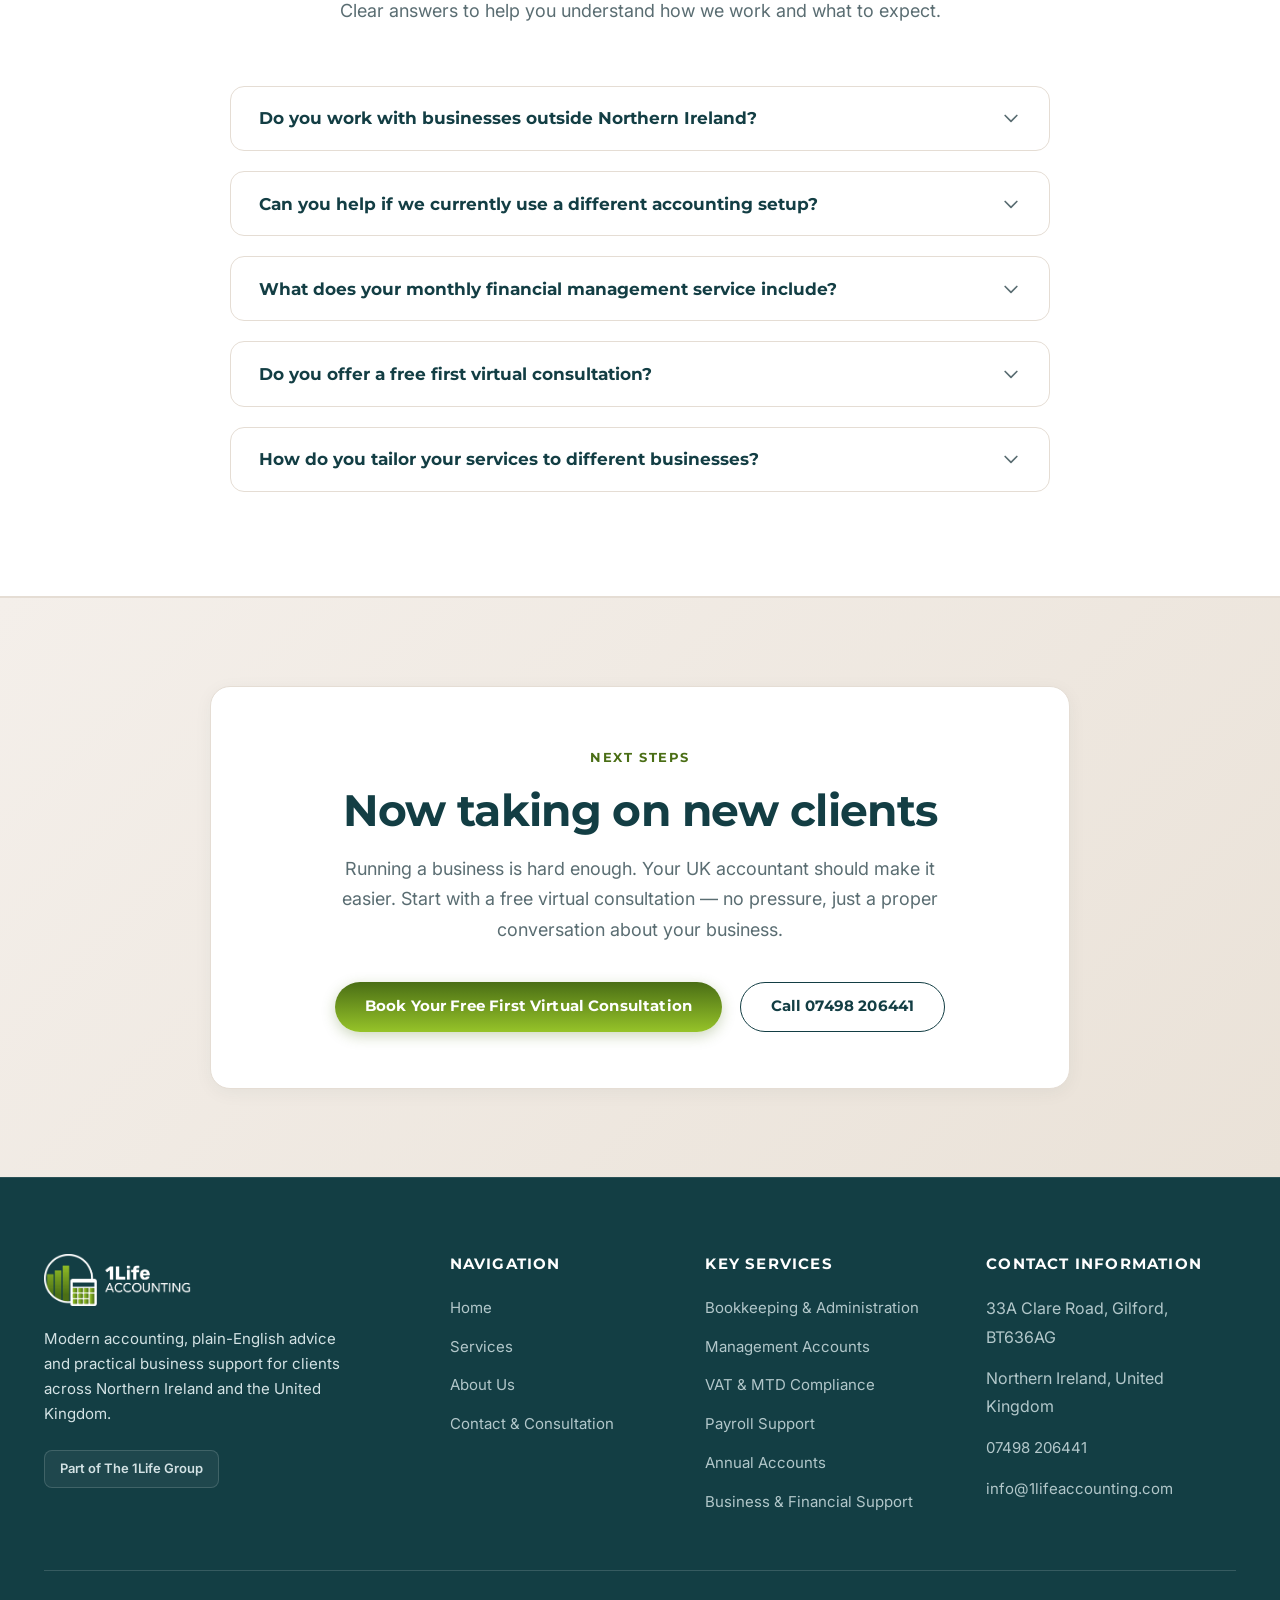
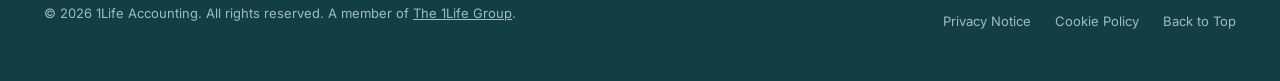
==== commit 23b8ac57: "Adjust Morne and Heather portrait crops" ====
--- a/index.html
+++ b/index.html
@@ -310,7 +310,7 @@
           <!-- Morne Strydom -->
           <div class="team-profile-card">
             <div class="team-image-container">
-              <img src="assets/images/morne-strydom.jpg" alt="Morne Strydom - Shareholder & Strategic Director">
+              <img class="portrait-morne" src="assets/images/morne-strydom.jpg" alt="Morne Strydom - Shareholder & Strategic Director">
             </div>
             <div class="team-card-body">
               <span class="team-member-role">Shareholder & Strategic Director</span>
@@ -325,7 +325,7 @@
           <!-- Heather Strydom -->
           <div class="team-profile-card">
             <div class="team-image-container">
-              <img src="assets/images/heather-strydom.jpg" alt="Heather Strydom - Workflow Specialist">
+              <img class="portrait-heather" src="assets/images/heather-strydom.jpg" alt="Heather Strydom - Workflow Specialist">
             </div>
             <div class="team-card-body">
               <span class="team-member-role">Workflow Specialist</span>
--- a/css/style.css
+++ b/css/style.css
@@ -1198,6 +1198,15 @@
   transition: transform 0.4s ease;
 }
 
+/* Frame these tighter source portraits so the full face remains visible. */
+.team-image-container img.portrait-morne {
+  object-position: center 50%;
+}
+
+.team-image-container img.portrait-heather {
+  object-position: center 50%;
+}
+
 .team-profile-card:hover .team-image-container img {
   transform: scale(1.03);
 }
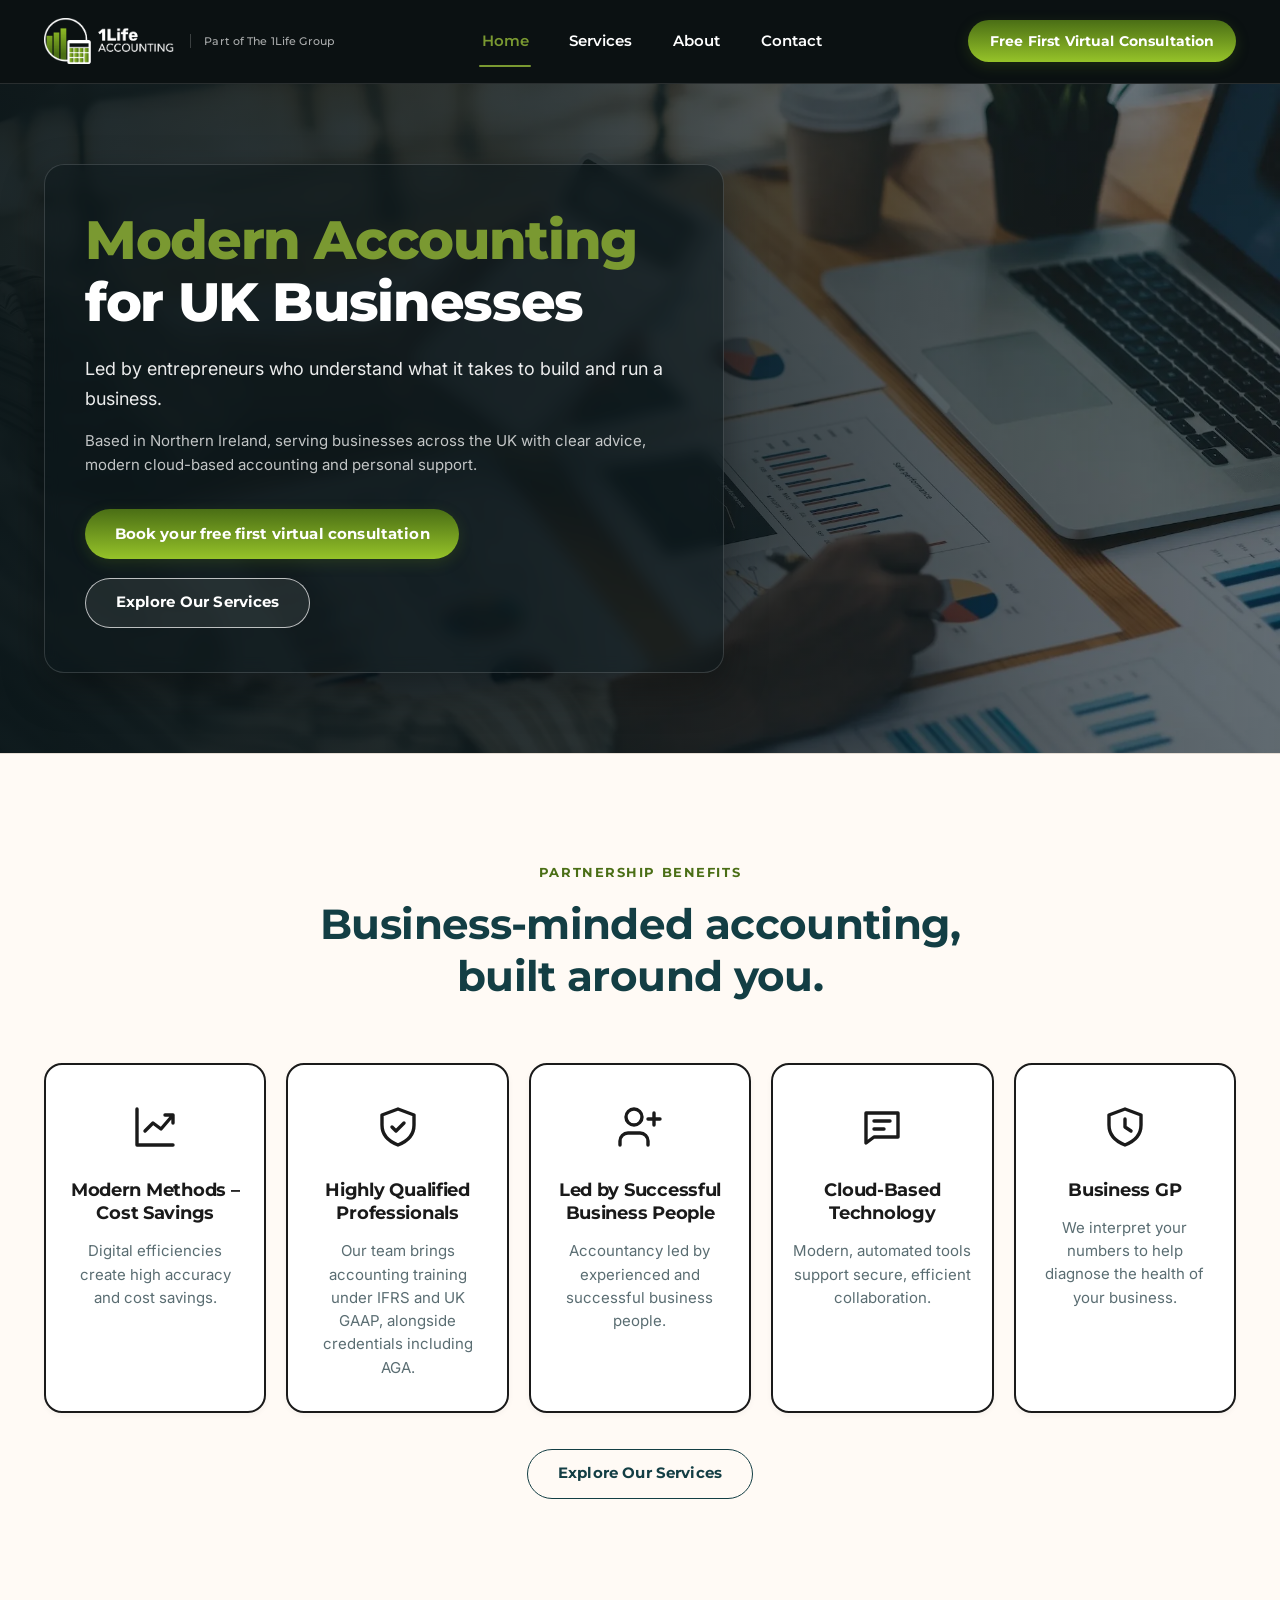
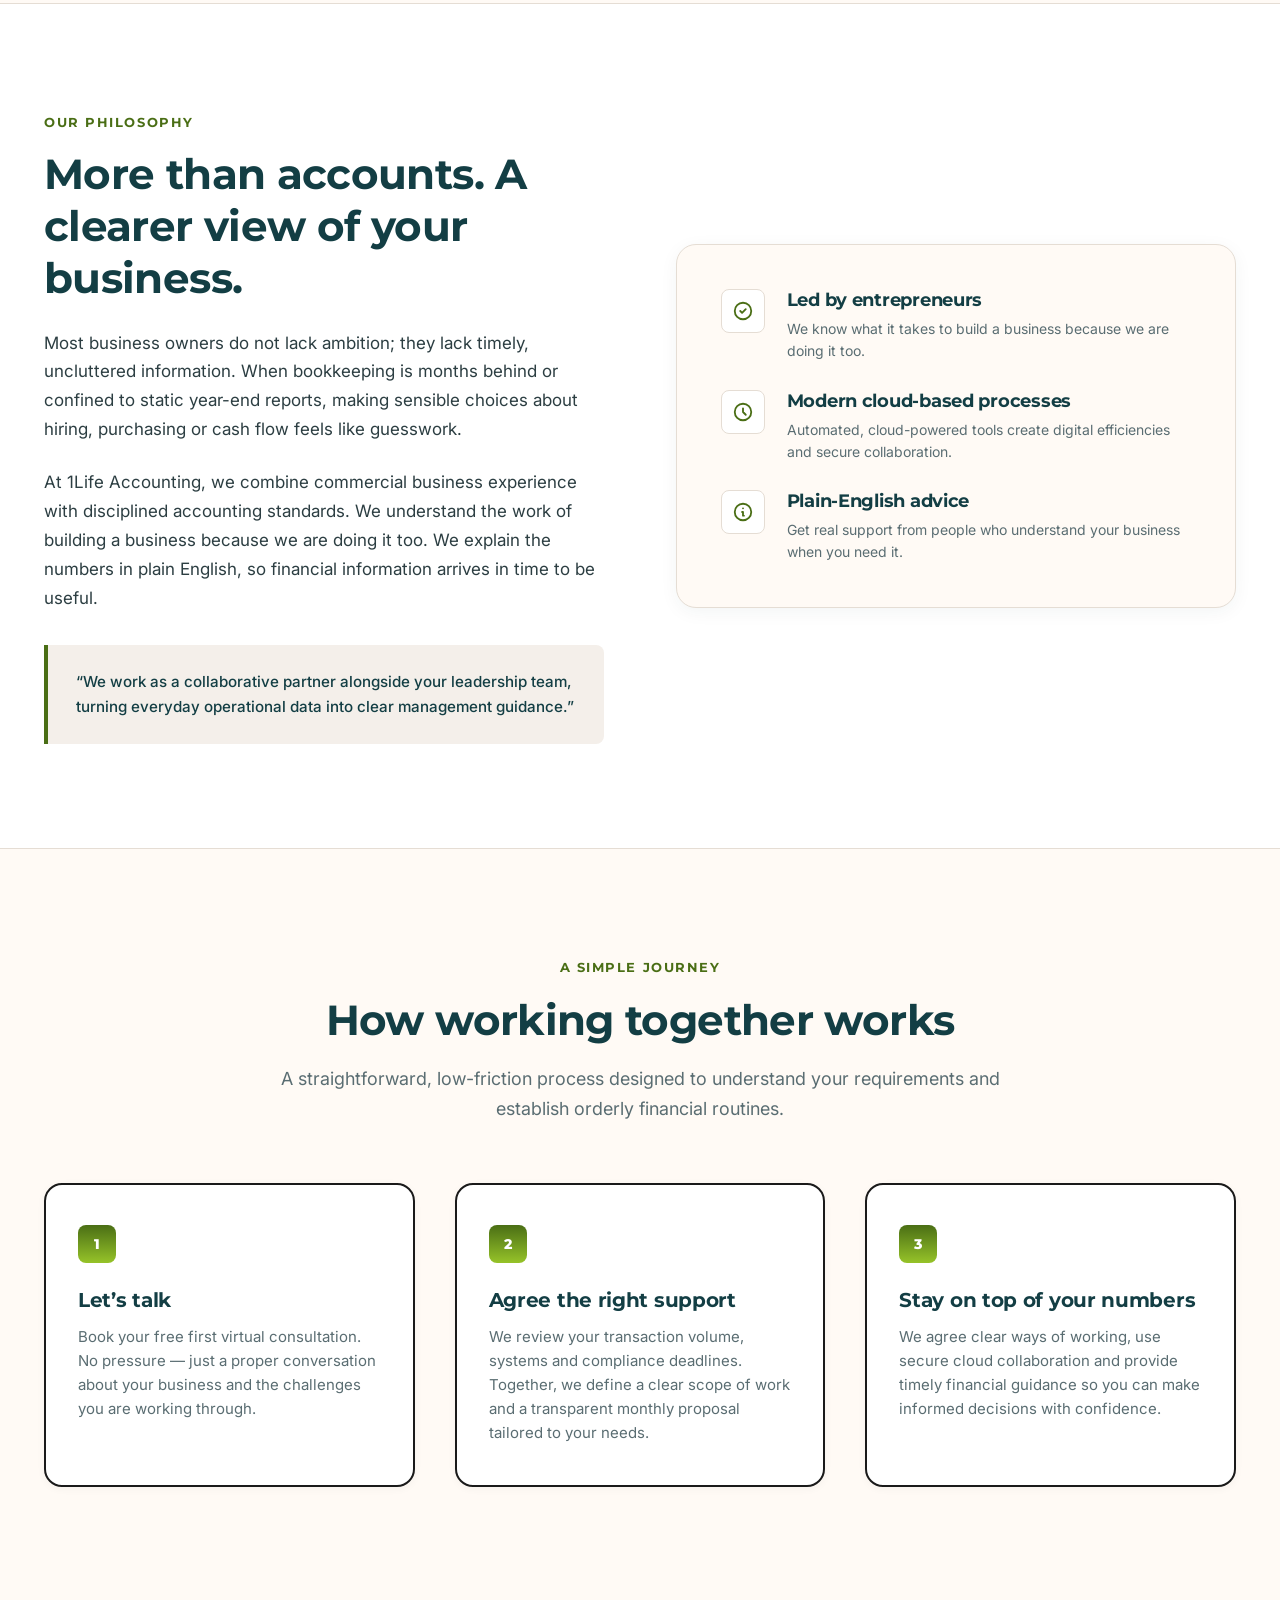
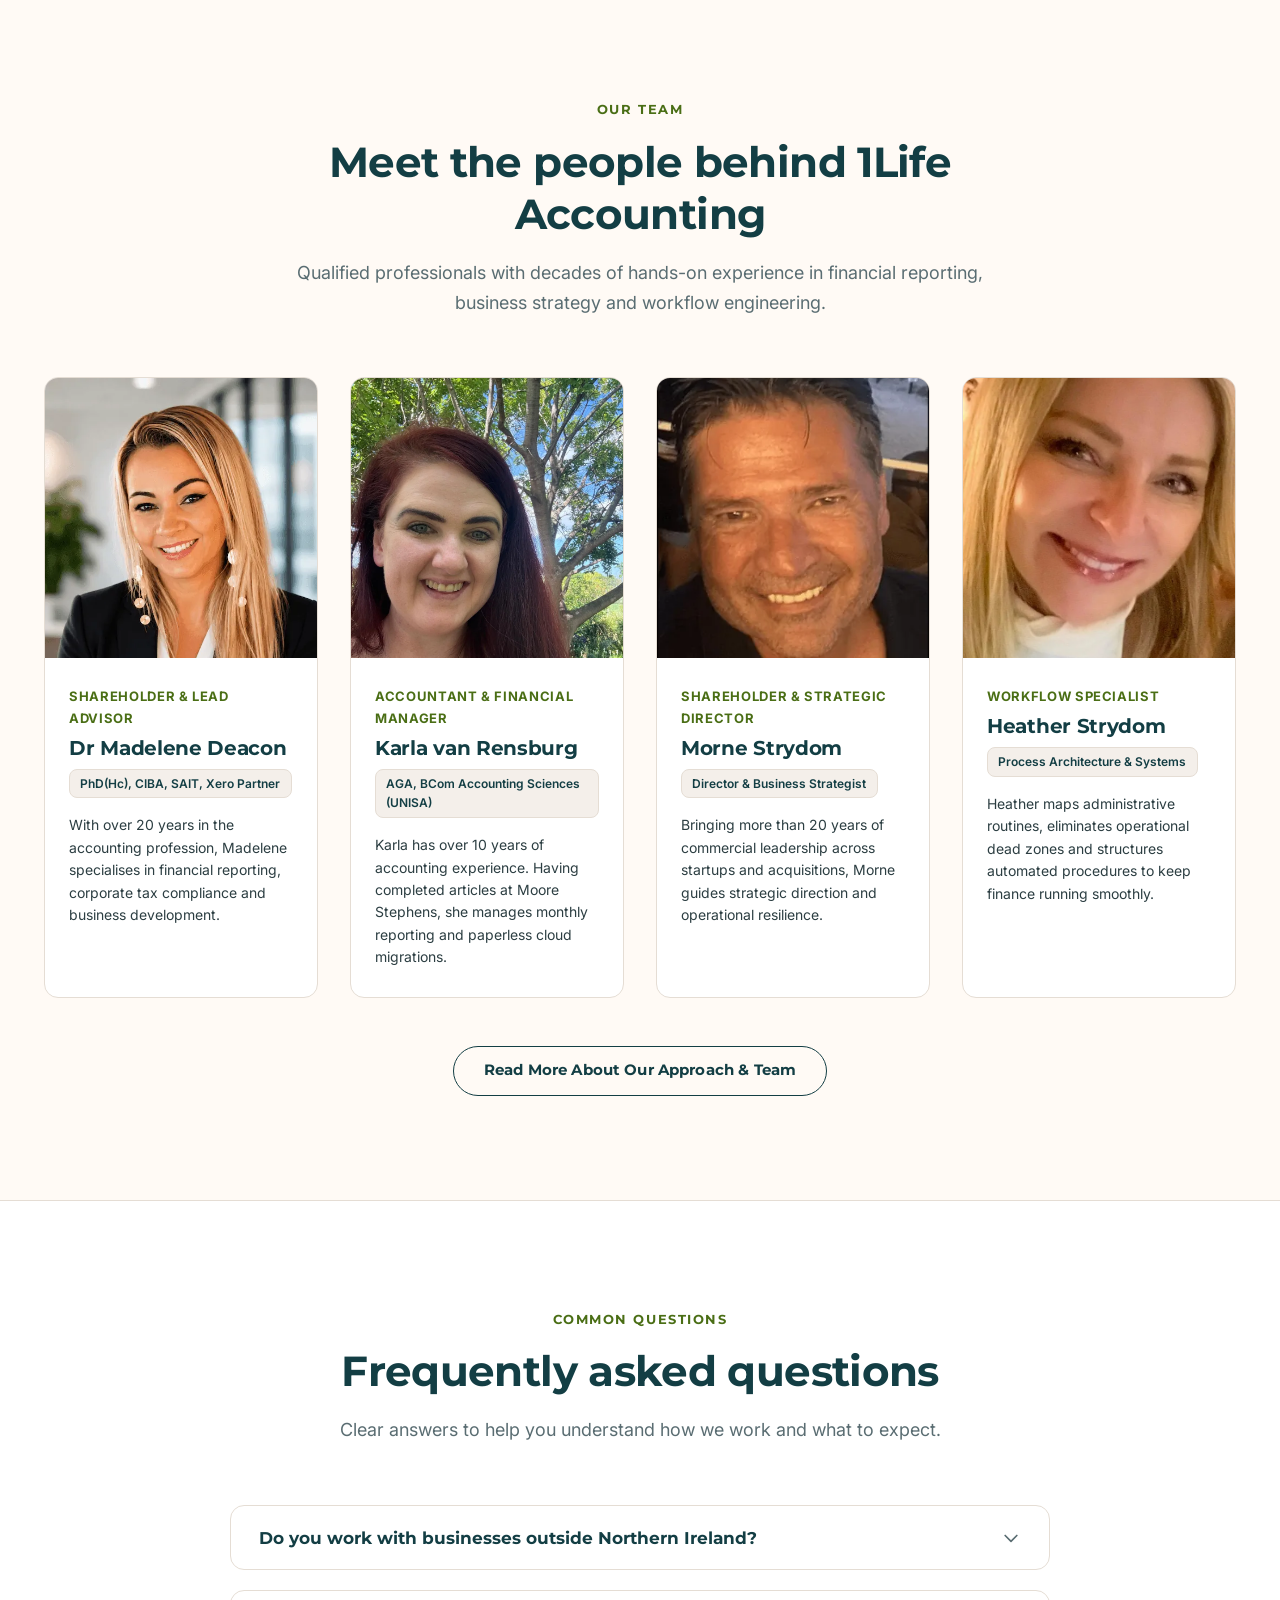
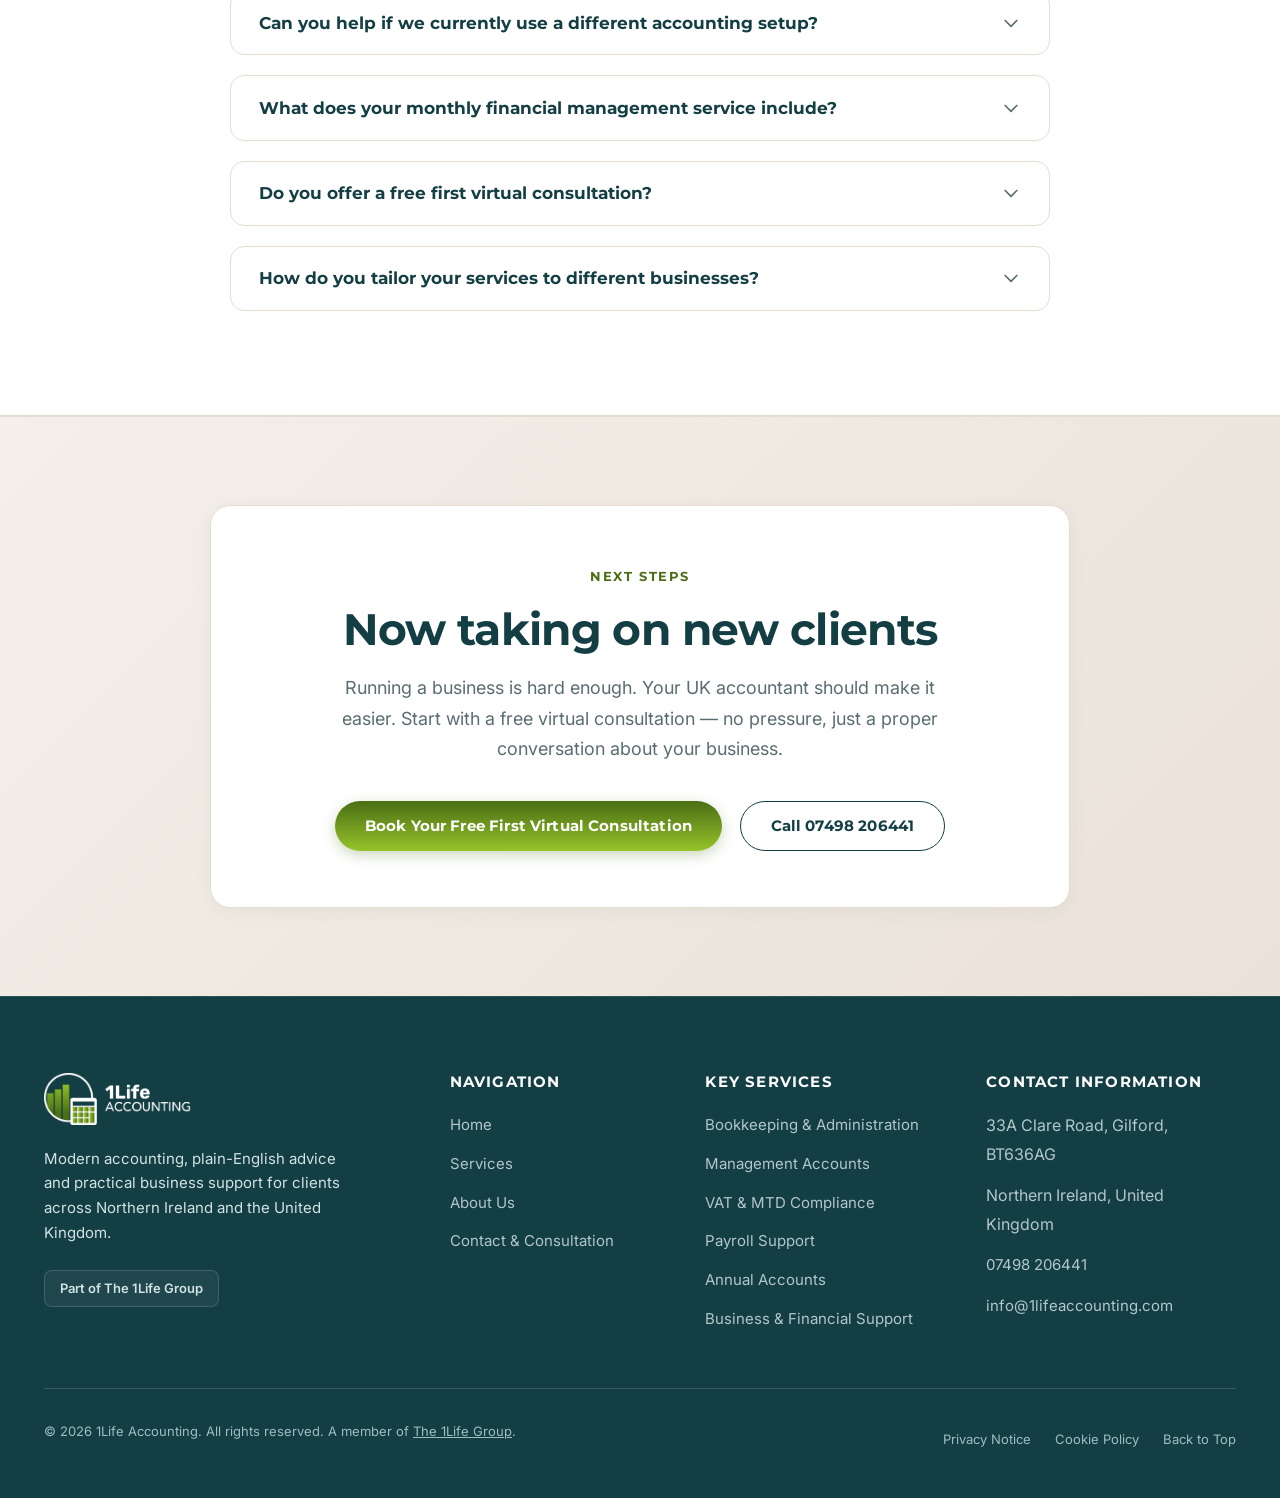
==== commit 4e97931e: "Improve site performance and SEO metadata" ====
--- a/index.html
+++ b/index.html
@@ -6,9 +6,12 @@
   <title>1Life Accounting | Accounting That Makes Business Clearer</title>
   <meta name="description" content="Modern accounting for UK businesses, led by entrepreneurs. Get plain-English advice, cloud-based efficiencies and personal support from Northern Ireland to across the UK.">
   <link rel="canonical" href="https://1lifeaccounting.com/">
+  <link rel="preload" as="image" href="assets/images/hero-bg.webp" fetchpriority="high">
 
   <!-- Open Graph / Meta -->
   <meta property="og:type" content="website">
+  <meta property="og:site_name" content="1Life Accounting">
+  <meta property="og:locale" content="en_GB">
   <meta property="og:url" content="https://1lifeaccounting.com/">
   <meta property="og:title" content="1Life Accounting | Accounting That Makes Business Clearer">
   <meta property="og:description" content="Modern accounting for UK businesses, led by entrepreneurs. Get plain-English advice, cloud-based efficiencies and personal support from Northern Ireland to across the UK.">
@@ -17,6 +20,8 @@
   <meta property="og:image:height" content="630">
   <meta property="og:image:alt" content="1Life Accounting — clarity in your numbers, confidence in your business. Part of The 1Life Group.">
   <meta name="twitter:card" content="summary_large_image">
+  <meta name="twitter:title" content="1Life Accounting | Accounting That Makes Business Clearer">
+  <meta name="twitter:description" content="Modern accounting for UK businesses, led by entrepreneurs. Get plain-English advice, cloud-based efficiencies and personal support from Northern Ireland to across the UK.">
   <meta name="twitter:image" content="https://1lifeaccounting.com/assets/images/1life-accounting-social.jpg">
 
   <!-- Typography: Montserrat (Headings) & Inter (Body) -->
@@ -199,7 +204,7 @@
                 <svg fill="none" stroke="currentColor" viewBox="0 0 24 24" aria-hidden="true"><path stroke-linecap="round" stroke-linejoin="round" stroke-width="2" d="M9 12l2 2 4-4m6 2a9 9 0 11-18 0 9 9 0 0118 0z" /></svg>
               </div>
               <div class="editorial-item-text">
-                <h4>Led by entrepreneurs</h4>
+                <h3>Led by entrepreneurs</h3>
                 <p>We know what it takes to build a business because we are doing it too.</p>
               </div>
             </div>
@@ -209,7 +214,7 @@
                 <svg fill="none" stroke="currentColor" viewBox="0 0 24 24" aria-hidden="true"><path stroke-linecap="round" stroke-linejoin="round" stroke-width="2" d="M12 8v4l3 3m6-3a9 9 0 11-18 0 9 9 0 0118 0z" /></svg>
               </div>
               <div class="editorial-item-text">
-                <h4>Modern cloud-based processes</h4>
+                <h3>Modern cloud-based processes</h3>
                 <p>Automated, cloud-powered tools create digital efficiencies and secure collaboration.</p>
               </div>
             </div>
@@ -219,7 +224,7 @@
                 <svg fill="none" stroke="currentColor" viewBox="0 0 24 24" aria-hidden="true"><path stroke-linecap="round" stroke-linejoin="round" stroke-width="2" d="M13 16h-1v-4h-1m1-4h.01M21 12a9 9 0 11-18 0 9 9 0 0118 0z" /></svg>
               </div>
               <div class="editorial-item-text">
-                <h4>Plain-English advice</h4>
+                <h3>Plain-English advice</h3>
                 <p>Get real support from people who understand your business when you need it.</p>
               </div>
             </div>
@@ -280,7 +285,7 @@
           <!-- Madelene Deacon -->
           <div class="team-profile-card">
             <div class="team-image-container">
-              <img src="assets/images/madelene-deacon.png" alt="Dr Madelene Deacon - Shareholder & Lead Advisor">
+              <img src="assets/images/madelene-deacon.webp" width="500" height="717" loading="lazy" decoding="async" alt="Dr Madelene Deacon - Shareholder & Lead Advisor">
             </div>
             <div class="team-card-body">
               <span class="team-member-role">Shareholder & Lead Advisor</span>
@@ -295,7 +300,7 @@
           <!-- Karla van Rensburg -->
           <div class="team-profile-card">
             <div class="team-image-container">
-              <img src="assets/images/karla-van-rensburg.jpg" alt="Karla van Rensburg - Accountant & Financial Manager">
+              <img src="assets/images/karla-van-rensburg.webp" width="960" height="1280" loading="lazy" decoding="async" alt="Karla van Rensburg - Accountant & Financial Manager">
             </div>
             <div class="team-card-body">
               <span class="team-member-role">Accountant & Financial Manager</span>
@@ -310,7 +315,7 @@
           <!-- Morne Strydom -->
           <div class="team-profile-card">
             <div class="team-image-container">
-              <img class="portrait-morne" src="assets/images/morne-strydom.jpg" alt="Morne Strydom - Shareholder & Strategic Director">
+              <img class="portrait-morne" src="assets/images/morne-strydom.webp" width="378" height="533" loading="lazy" decoding="async" alt="Morne Strydom - Shareholder & Strategic Director">
             </div>
             <div class="team-card-body">
               <span class="team-member-role">Shareholder & Strategic Director</span>
@@ -325,7 +330,7 @@
           <!-- Heather Strydom -->
           <div class="team-profile-card">
             <div class="team-image-container">
-              <img class="portrait-heather" src="assets/images/heather-strydom.jpg" alt="Heather Strydom - Workflow Specialist">
+              <img class="portrait-heather" src="assets/images/heather-strydom.webp" width="620" height="1146" loading="lazy" decoding="async" alt="Heather Strydom - Workflow Specialist">
             </div>
             <div class="team-card-body">
               <span class="team-member-role">Workflow Specialist</span>
@@ -444,7 +449,7 @@
         </div>
 
         <div class="footer-col">
-          <h4>Navigation</h4>
+          <h2>Navigation</h2>
           <ul class="footer-nav-list">
             <li><a href="./">Home</a></li>
             <li><a href="services/">Services</a></li>
@@ -454,7 +459,7 @@
         </div>
 
         <div class="footer-col">
-          <h4>Key Services</h4>
+          <h2>Key Services</h2>
           <ul class="footer-nav-list">
             <li><a href="services/#bookkeeping">Bookkeeping & Administration</a></li>
             <li><a href="services/#management-accounts">Management Accounts</a></li>
@@ -466,7 +471,7 @@
         </div>
 
         <div class="footer-col">
-          <h4>Contact Information</h4>
+          <h2>Contact Information</h2>
           <ul class="footer-nav-list" style="line-height: 1.8;">
             <li>33A Clare Road, Gilford, BT636AG</li>
             <li>Northern Ireland, United Kingdom</li>
--- a/css/style.css
+++ b/css/style.css
@@ -397,11 +397,14 @@
 }
 
 .nav-link {
+  display: inline-flex;
+  align-items: center;
   font-family: var(--font-heading);
   font-size: 0.9375rem;
   font-weight: 600;
   color: #ffffff;
-  padding: 0.25rem 0;
+  min-height: 44px;
+  padding: 0.25rem 0.15rem;
   position: relative;
   transition: color var(--transition-fast);
 }
@@ -513,7 +516,7 @@
   display: flex;
   align-items: center;
   background-color: #0b1112;
-  background-image: url('../assets/images/hero-bg.jpg');
+  background-image: url('../assets/images/hero-bg.webp');
   background-size: cover;
   background-position: center center;
   background-repeat: no-repeat;
@@ -718,6 +721,21 @@
   margin: 0;
 }
 
+/* Partnership Benefits: all five cards in one row on wider screens */
+@media (min-width: 1025px) {
+  .benefits-grid {
+    grid-template-columns: repeat(5, minmax(0, 1fr));
+    gap: 1.25rem;
+  }
+
+  .benefits-grid .trust-pillar,
+  .benefits-grid .trust-pillar:nth-child(4),
+  .benefits-grid .trust-pillar:nth-child(5) {
+    grid-column: auto;
+    padding: 2rem 1.25rem;
+  }
+}
+
 @media (max-width: 860px) {
   .trust-grid,
   .benefits-grid {
@@ -971,7 +989,7 @@
   height: 22px;
 }
 
-.editorial-item-text h4 {
+.editorial-item-text h3 {
   font-size: 1.125rem;
   margin-bottom: 0.35rem;
   color: var(--color-deep-teal);
@@ -1449,7 +1467,7 @@
   height: 20px;
 }
 
-.contact-point-details h4 {
+.contact-point-details h3 {
   font-size: 0.8125rem;
   text-transform: uppercase;
   letter-spacing: 0.08em;
@@ -1651,7 +1669,7 @@
   color: #ffffff;
 }
 
-.footer-col h4 {
+.footer-col h2 {
   font-size: 0.9375rem;
   color: var(--color-surface-white);
   text-transform: uppercase;
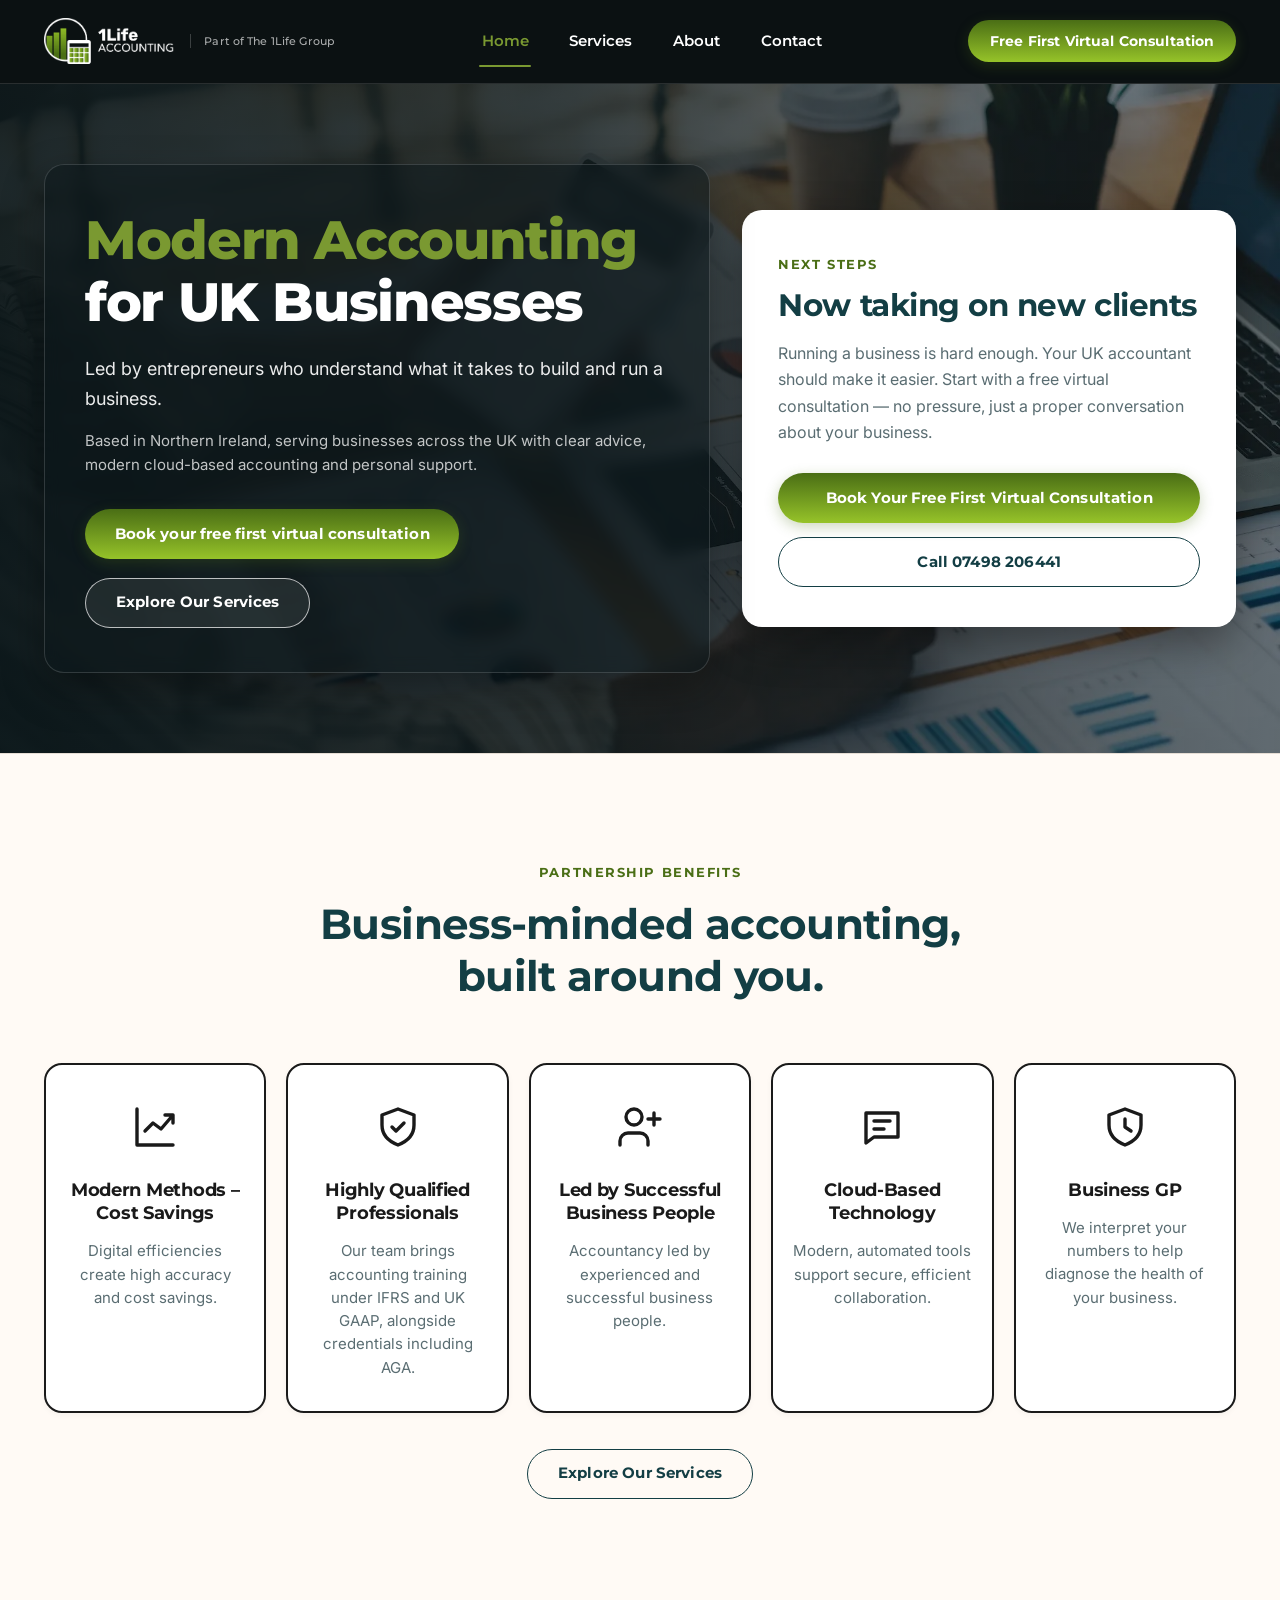
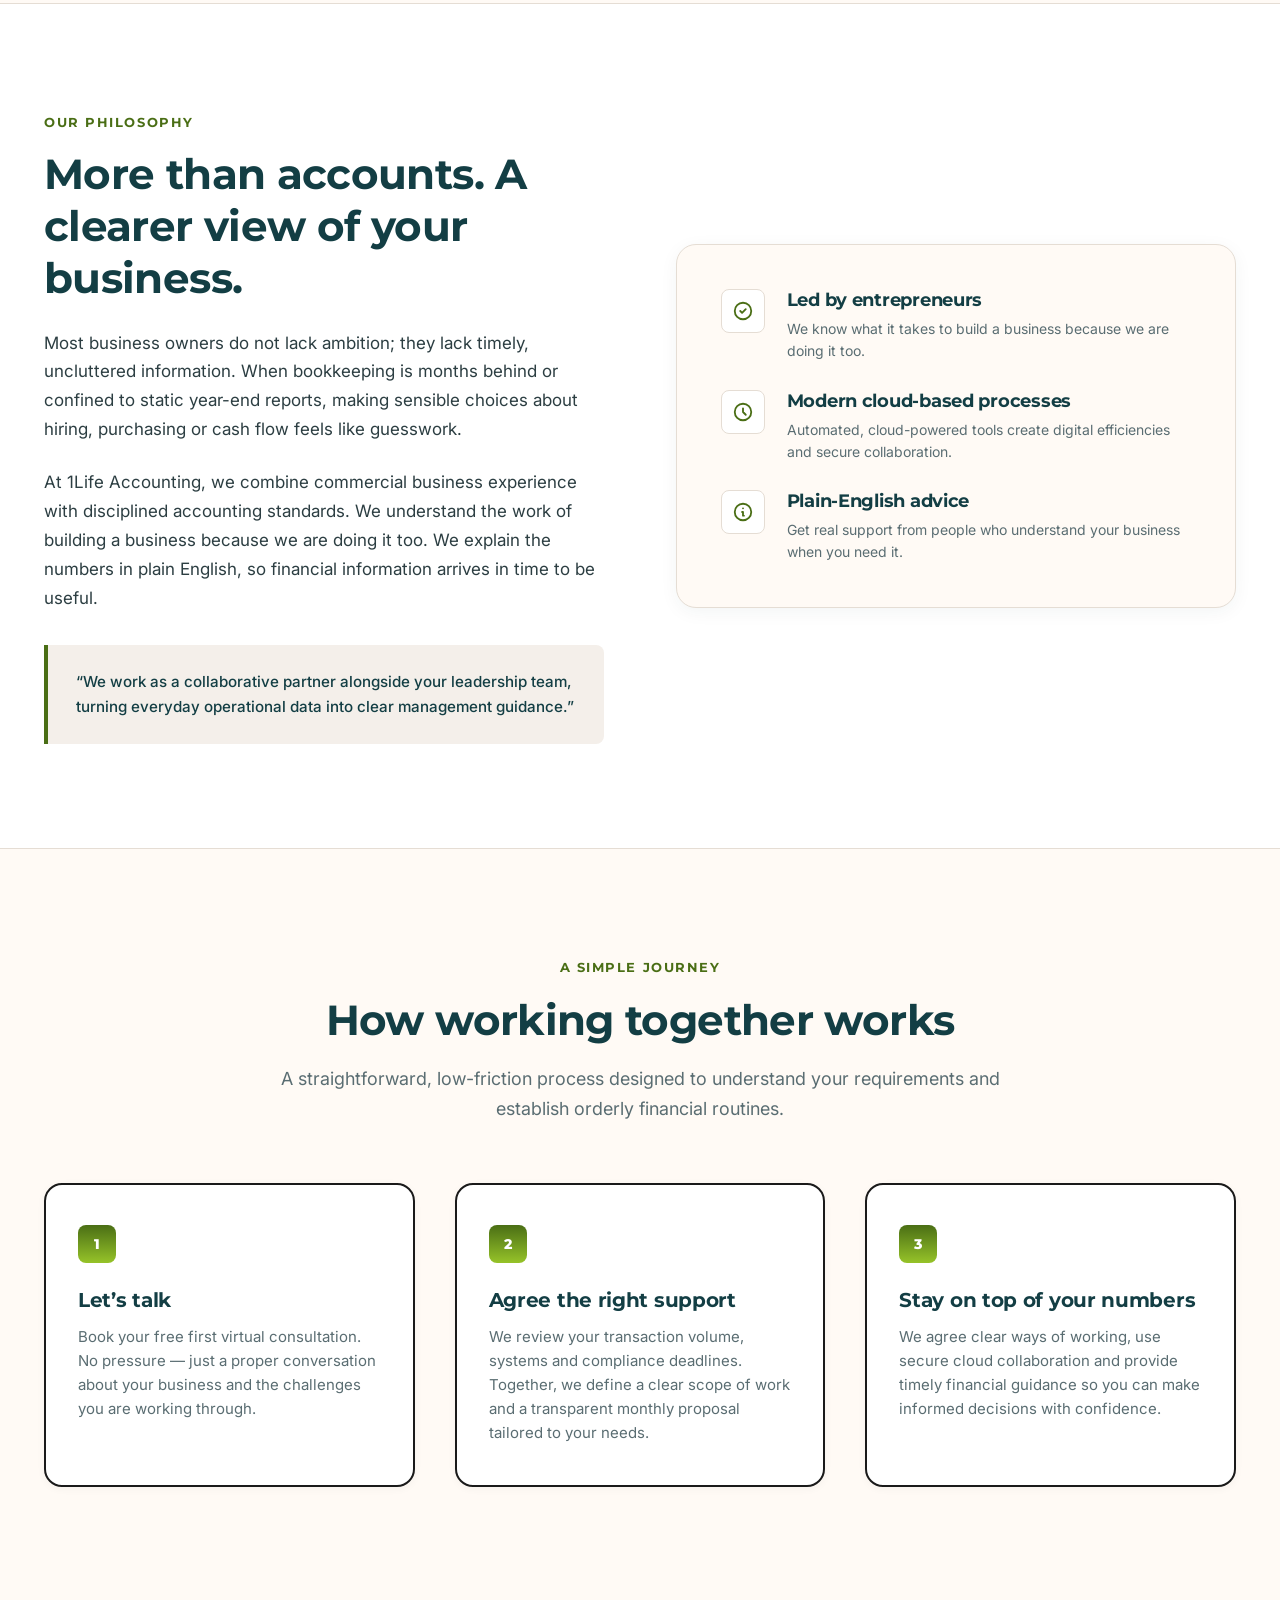
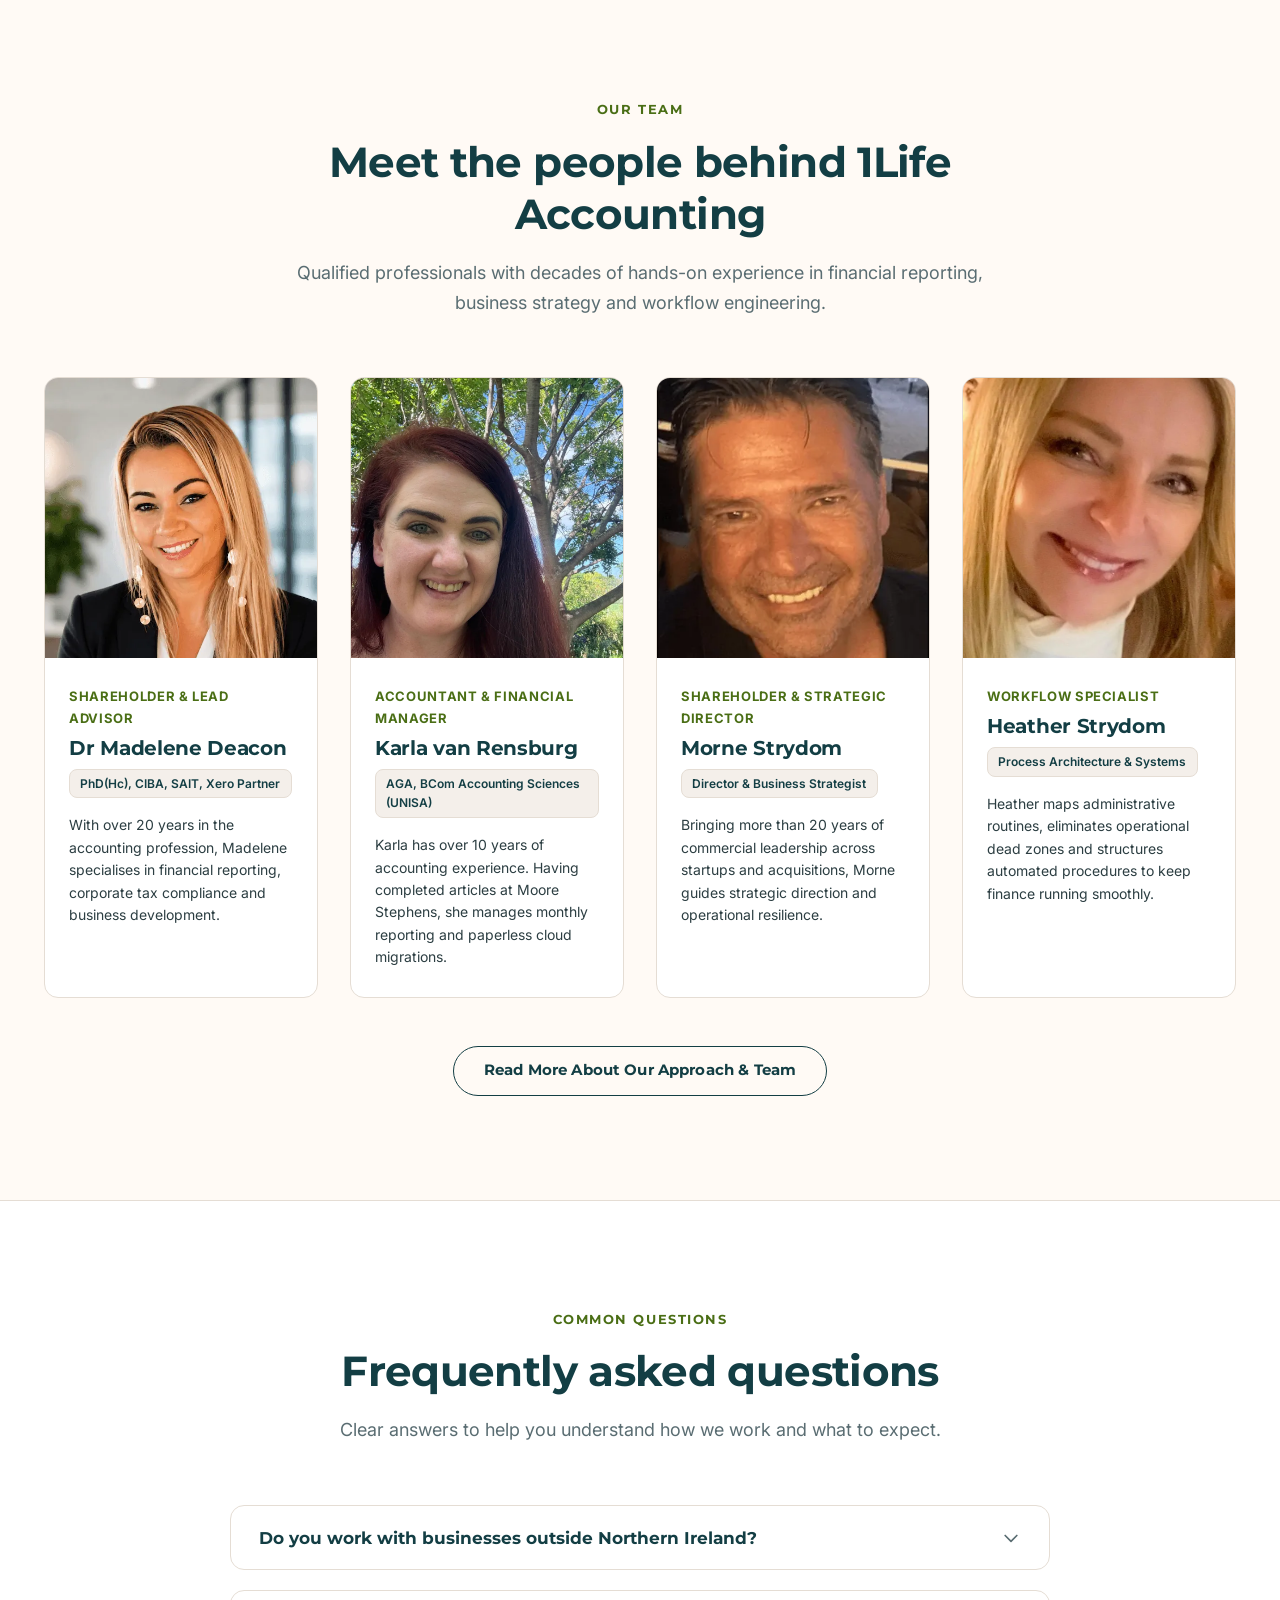
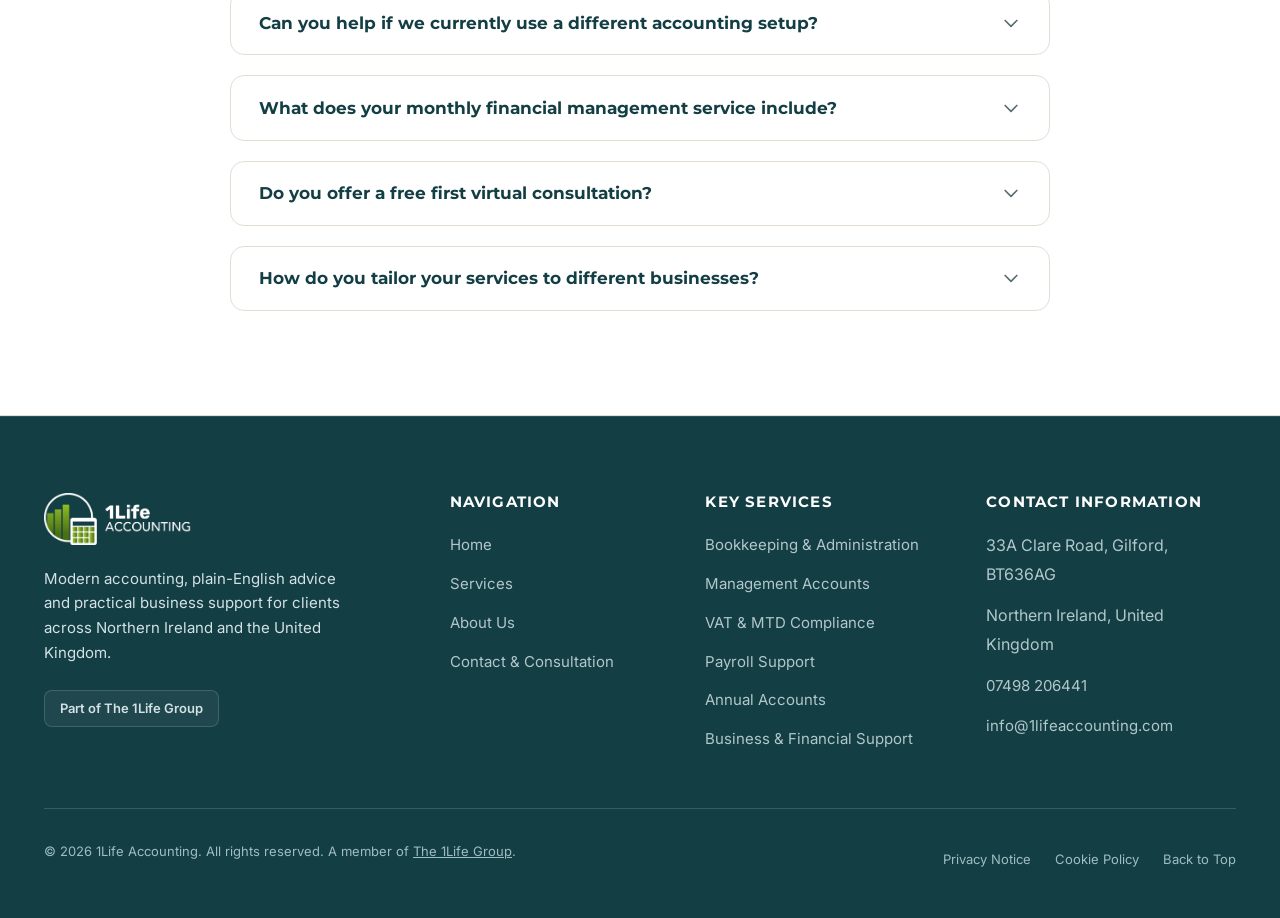
==== commit 7aad573a: "Move Next Steps block beside the hero The 'Now taking on new clients' card moves from the foot of th" ====
--- a/index.html
+++ b/index.html
@@ -102,7 +102,7 @@
          5.2 Hero - Full-Width Photographic Hero
          ========================================================================== -->
     <section class="hero-section hero-fullwidth" aria-labelledby="hero-heading">
-      <div class="container">
+      <div class="container hero-grid">
         <div class="hero-overlay-card">
           <h1 id="hero-heading" class="hero-headline">
             <span class="headline-green">Modern Accounting</span>
@@ -119,6 +119,17 @@
             <a href="services/" class="btn btn-outline">Explore Our Services</a>
           </div>
         </div>
+
+        <!-- Next Steps (moved from the foot of the page to sit beside the hero) -->
+        <aside class="hero-next-steps" aria-labelledby="conversion-heading">
+          <div class="eyebrow">Next Steps</div>
+          <h2 id="conversion-heading">Now taking on new clients</h2>
+          <p>Running a business is hard enough. Your UK accountant should make it easier. Start with a free virtual consultation — no pressure, just a proper conversation about your business.</p>
+          <div class="conversion-box-actions">
+            <a href="contact/" class="btn btn-primary cta-track" data-cta="final-request">Book Your Free First Virtual Consultation</a>
+            <a href="tel:07498206441" class="btn btn-outline phone-track">Call 07498 206441</a>
+          </div>
+        </aside>
       </div>
     </section>
 
@@ -416,22 +427,6 @@
       </div>
     </section>
 
-    <!-- ==========================================================================
-         5.10 Final Conversion Section
-         ========================================================================== -->
-    <section class="conversion-section" aria-labelledby="conversion-heading">
-      <div class="container">
-        <div class="conversion-box">
-          <div class="eyebrow" style="background-color: var(--color-white);">Next Steps</div>
-          <h2 id="conversion-heading">Now taking on new clients</h2>
-          <p>Running a business is hard enough. Your UK accountant should make it easier. Start with a free virtual consultation — no pressure, just a proper conversation about your business.</p>
-          <div class="conversion-box-actions">
-            <a href="contact/" class="btn btn-primary cta-track" data-cta="final-request">Book Your Free First Virtual Consultation</a>
-            <a href="tel:07498206441" class="btn btn-outline phone-track">Call 07498 206441</a>
-          </div>
-        </div>
-      </div>
-    </section>
   </main>
 
   <!-- ==========================================================================
--- a/css/style.css
+++ b/css/style.css
@@ -626,6 +626,79 @@
   }
 }
 
+/* Hero: main card on the left, Next Steps card on the right */
+.hero-grid {
+  display: grid;
+  grid-template-columns: minmax(0, 1.35fr) minmax(0, 1fr);
+  gap: 2rem;
+  align-items: center;
+}
+
+.hero-grid .hero-overlay-card {
+  max-width: none;
+}
+
+.hero-next-steps {
+  background-color: var(--color-surface-white);
+  border-radius: 20px;
+  padding: 2.5rem 2.25rem;
+  box-shadow: 0 16px 40px rgba(0, 0, 0, 0.35);
+}
+
+.hero-next-steps .eyebrow {
+  margin-bottom: 0.75rem;
+}
+
+.hero-next-steps h2 {
+  font-size: clamp(1.6rem, 2.4vw, 2rem);
+  line-height: 1.2;
+  margin-bottom: 1rem;
+}
+
+.hero-next-steps p {
+  color: var(--color-muted);
+  line-height: 1.65;
+  margin-bottom: 1.75rem;
+}
+
+.hero-next-steps .conversion-box-actions {
+  flex-direction: column;
+  align-items: stretch;
+  gap: 0.85rem;
+}
+
+.hero-next-steps .btn {
+  width: 100%;
+  text-align: center;
+}
+
+/* Undo the hero's white-on-dark outline button inside the white card */
+.hero-fullwidth .hero-next-steps .btn-outline {
+  border-color: var(--color-deep-teal);
+  color: var(--color-deep-teal);
+  background-color: transparent;
+}
+
+.hero-fullwidth .hero-next-steps .btn-outline:hover,
+.hero-fullwidth .hero-next-steps .btn-outline:focus-visible {
+  background-color: var(--color-deep-teal);
+  border-color: var(--color-deep-teal);
+  color: var(--color-surface-white);
+}
+
+@media (max-width: 1024px) {
+  .hero-grid {
+    grid-template-columns: 1fr;
+  }
+}
+
+@media (max-width: 768px) {
+  .hero-next-steps {
+    padding: 2rem 1.5rem;
+    border-radius: 16px;
+  }
+}
+
 /* ==========================================================================
    Trust & Positioning Strip
    ========================================================================== */
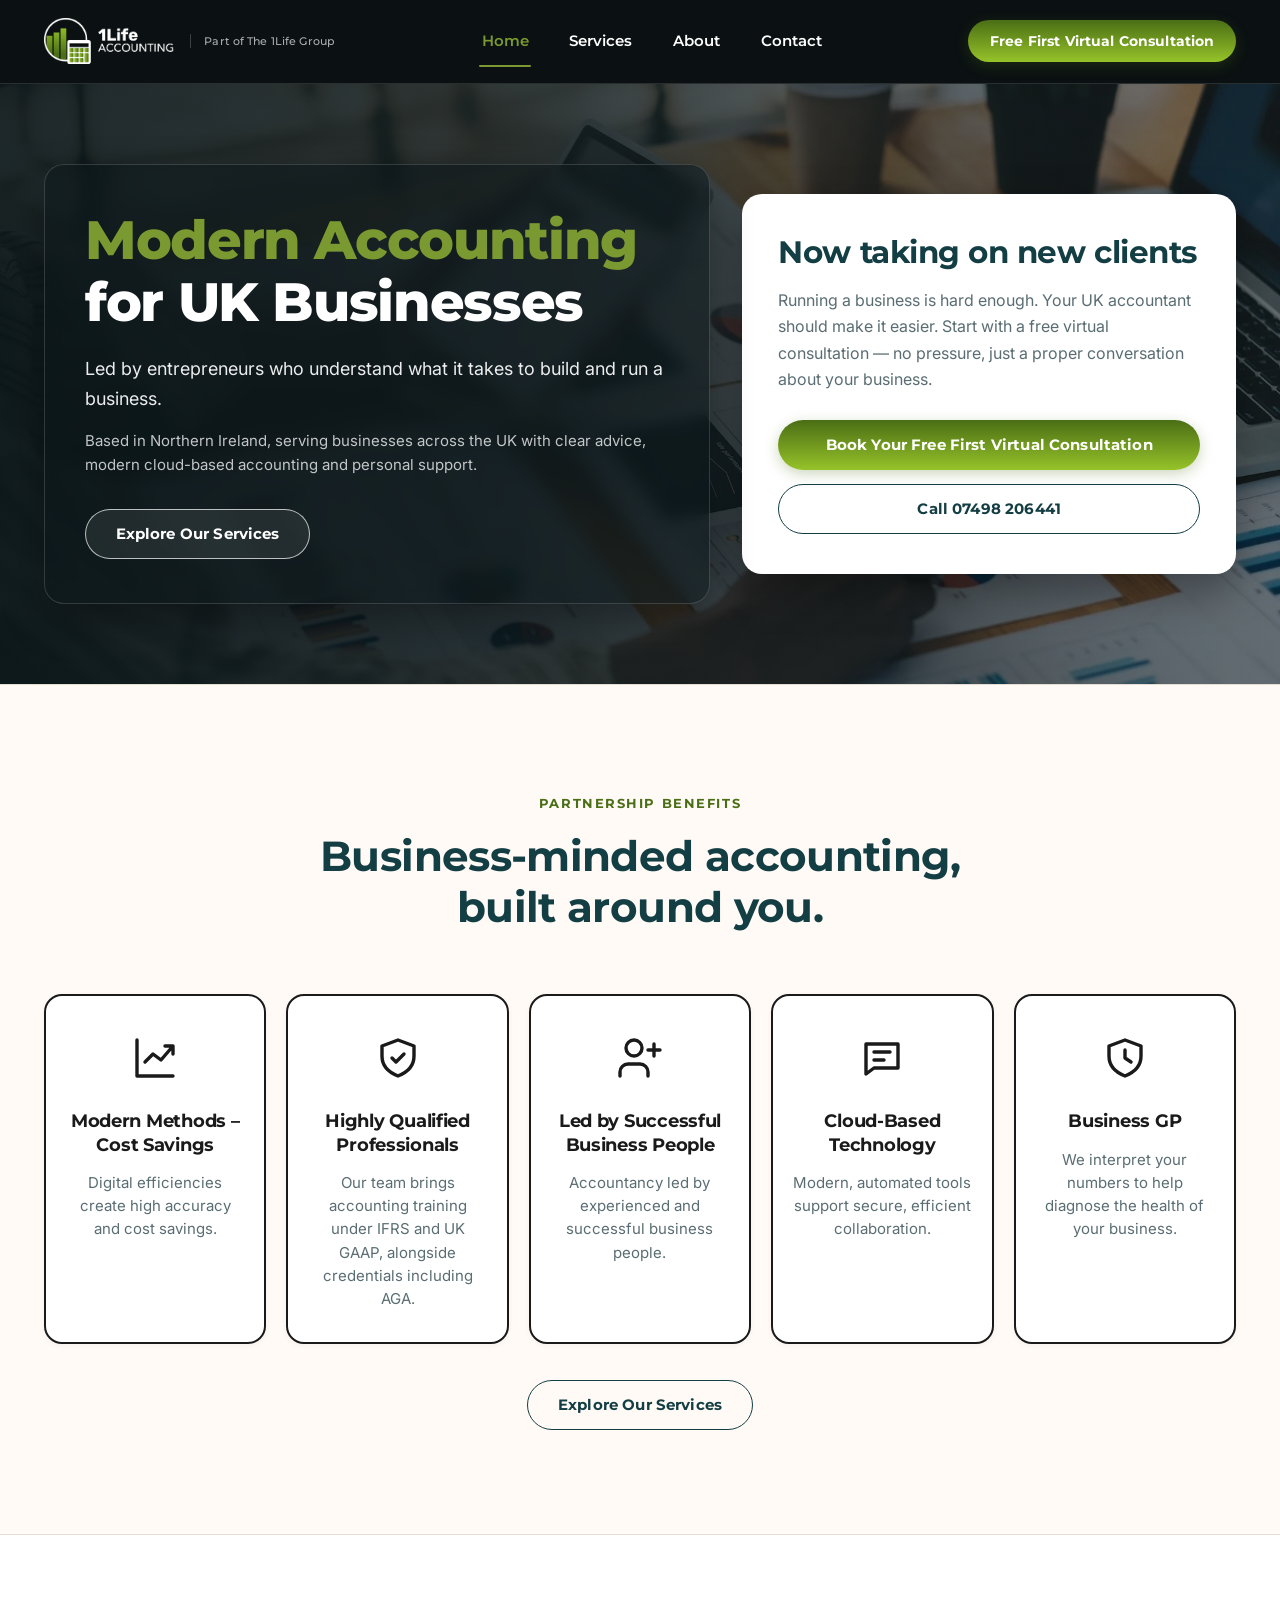
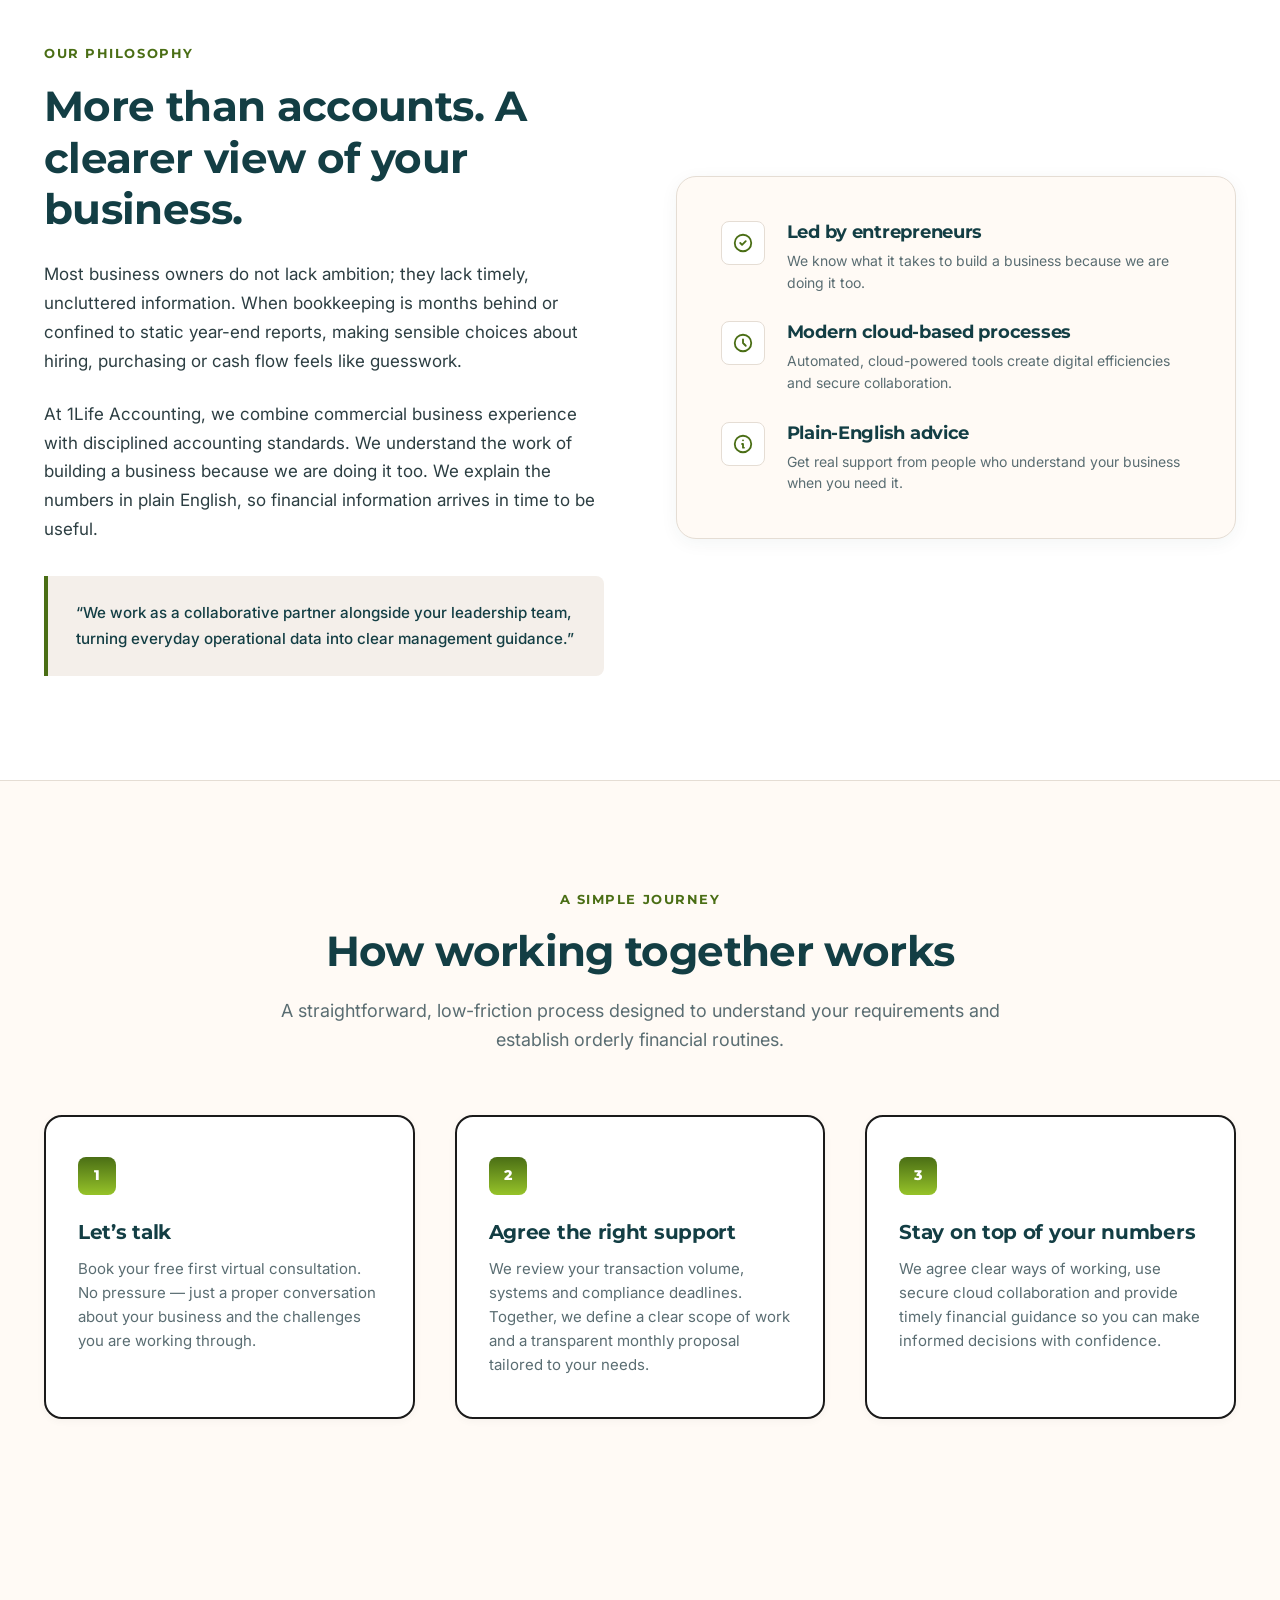
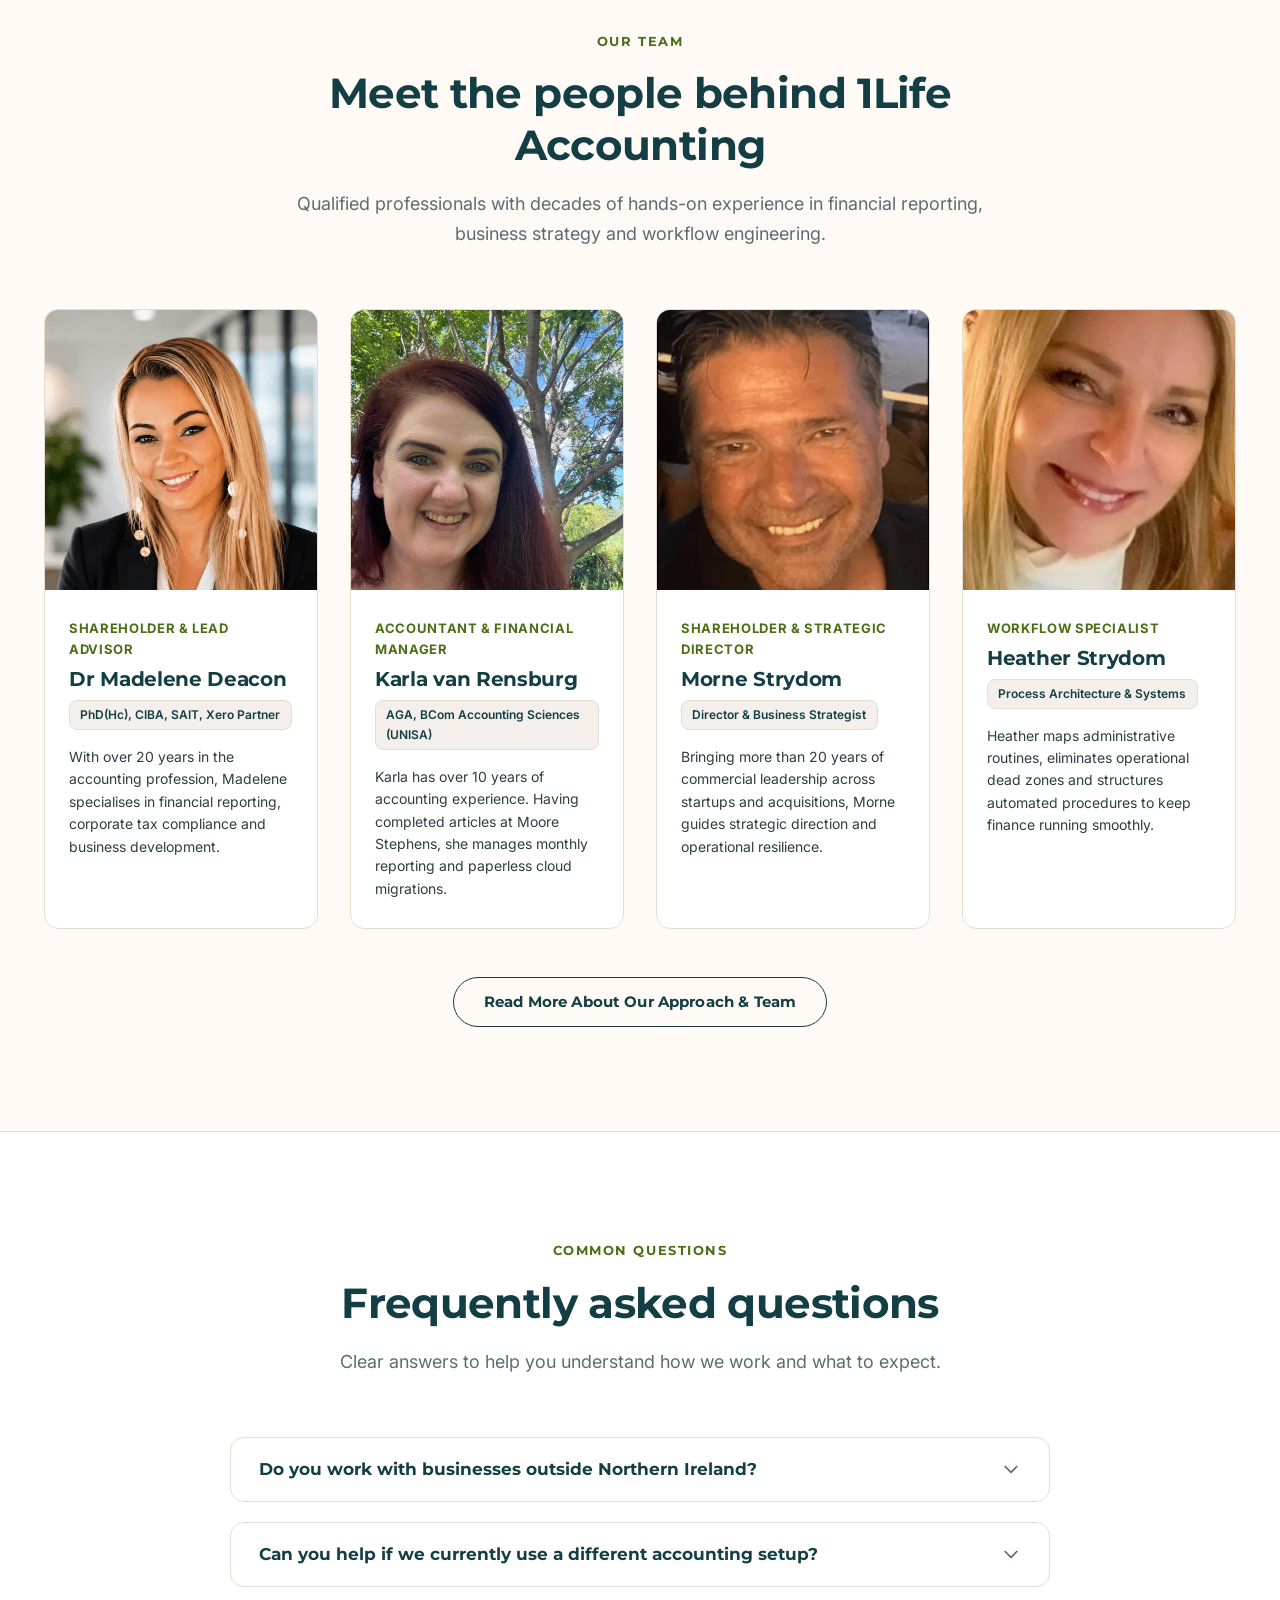
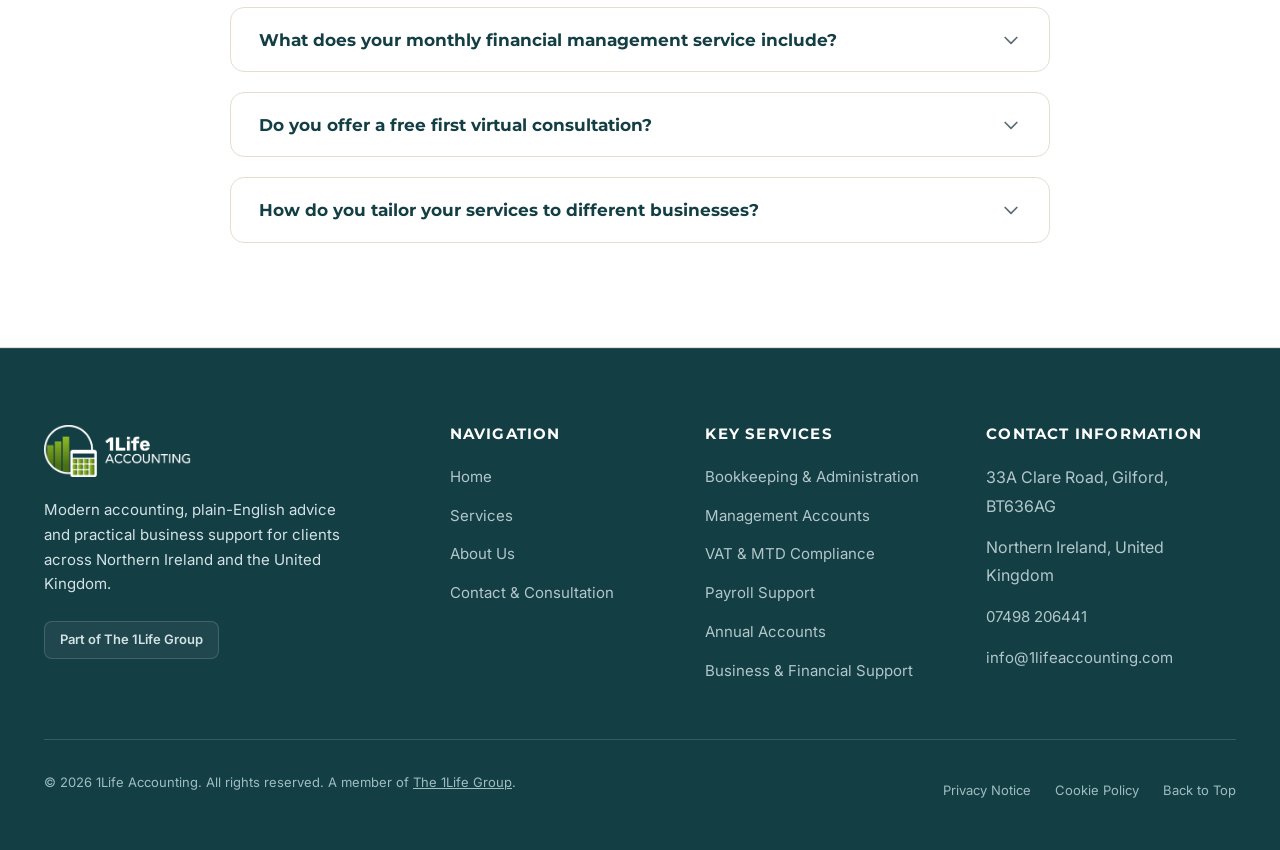
==== commit e553d37e: "Drop Next Steps label and hero booking button Removes the 'Next Steps' eyebrow so the card leads wit" ====
--- a/index.html
+++ b/index.html
@@ -115,14 +115,12 @@
             Based in Northern Ireland, serving businesses across the UK with clear advice, modern cloud-based accounting and personal support.
           </p>
           <div class="hero-actions">
-            <a href="contact/" class="btn btn-primary cta-track" data-cta="hero-book">Book your free first virtual consultation</a>
             <a href="services/" class="btn btn-outline">Explore Our Services</a>
           </div>
         </div>
 
-        <!-- Next Steps (moved from the foot of the page to sit beside the hero) -->
+        <!-- Now taking on new clients (moved from the foot of the page to sit beside the hero) -->
         <aside class="hero-next-steps" aria-labelledby="conversion-heading">
-          <div class="eyebrow">Next Steps</div>
           <h2 id="conversion-heading">Now taking on new clients</h2>
           <p>Running a business is hard enough. Your UK accountant should make it easier. Start with a free virtual consultation — no pressure, just a proper conversation about your business.</p>
           <div class="conversion-box-actions">
--- a/css/style.css
+++ b/css/style.css
@@ -626,7 +626,7 @@
   }
 }
 
-/* Hero: main card on the left, Next Steps card on the right */
+/* Hero: main card on the left, "Now taking on new clients" card on the right */
 .hero-grid {
   display: grid;
   grid-template-columns: minmax(0, 1.35fr) minmax(0, 1fr);
@@ -643,10 +643,6 @@
   border-radius: 20px;
   padding: 2.5rem 2.25rem;
   box-shadow: 0 16px 40px rgba(0, 0, 0, 0.35);
-}
-
-.hero-next-steps .eyebrow {
-  margin-bottom: 0.75rem;
 }
 
 .hero-next-steps h2 {
